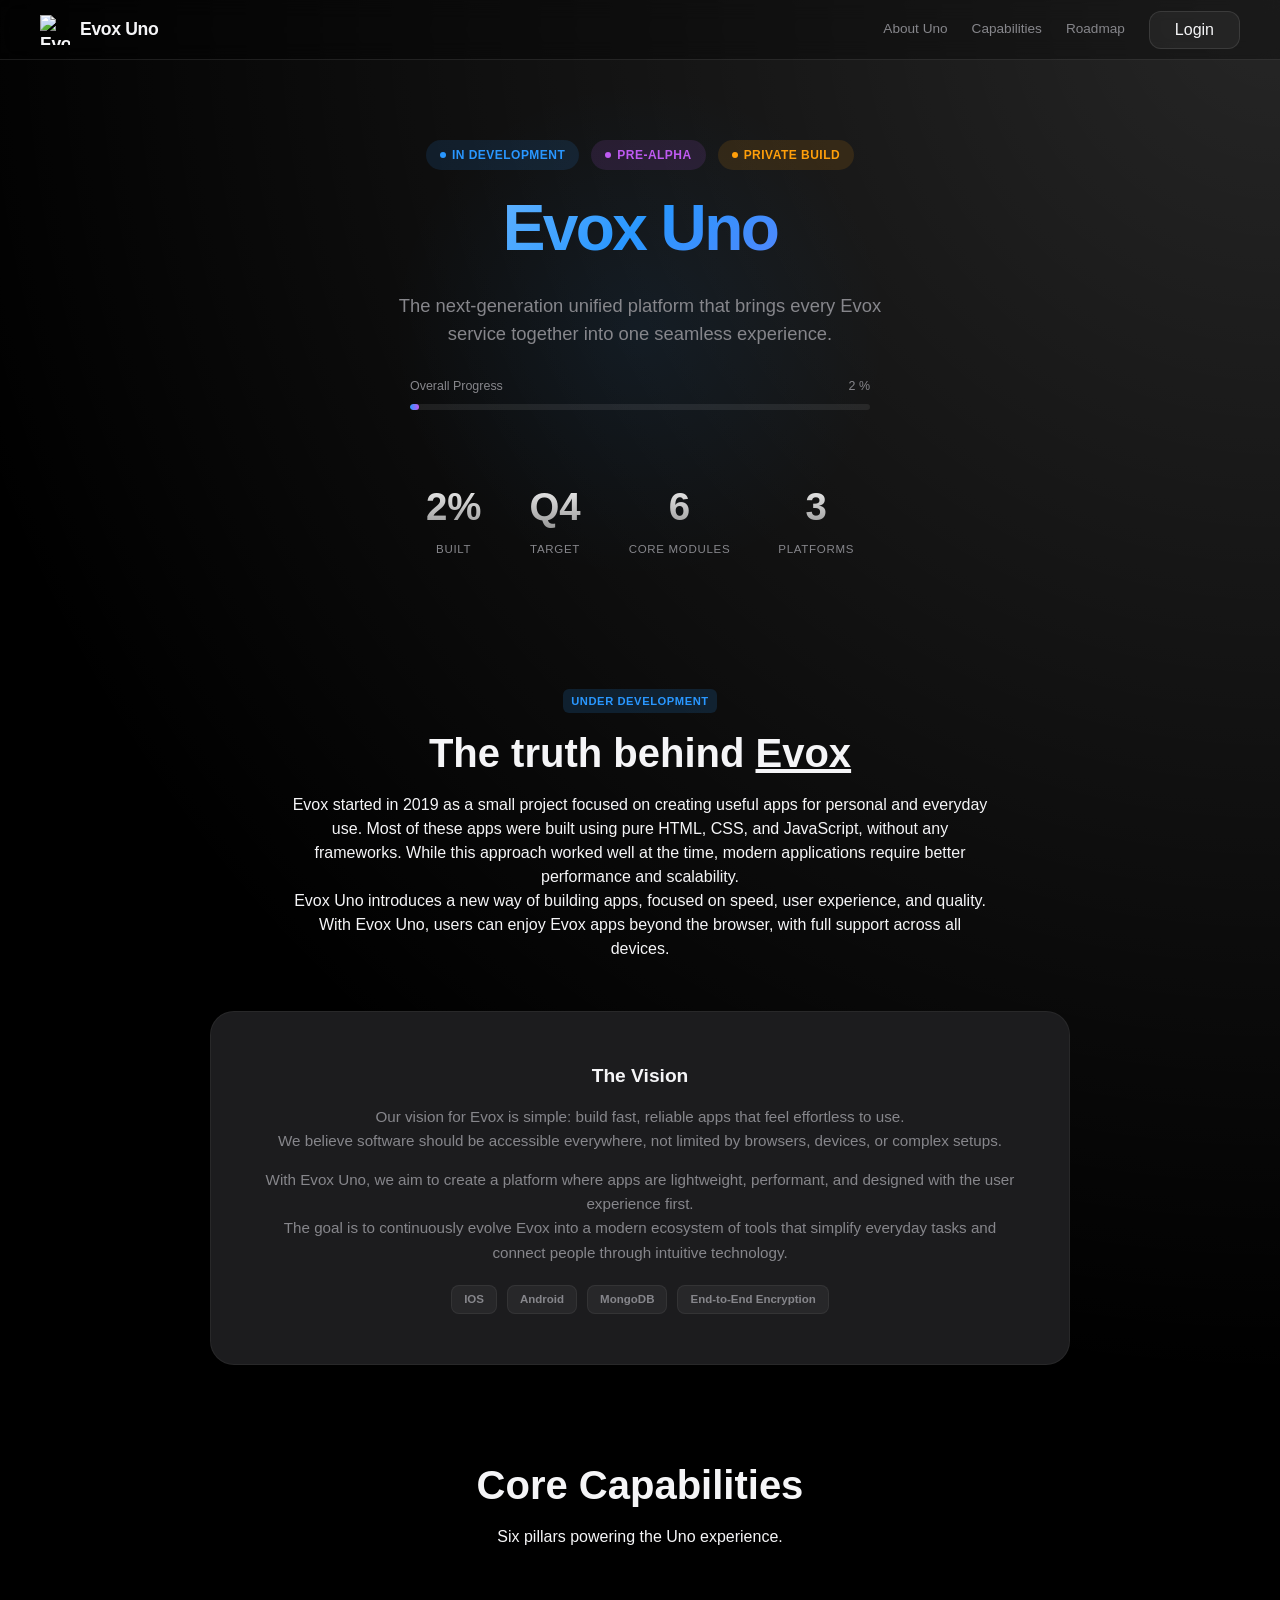
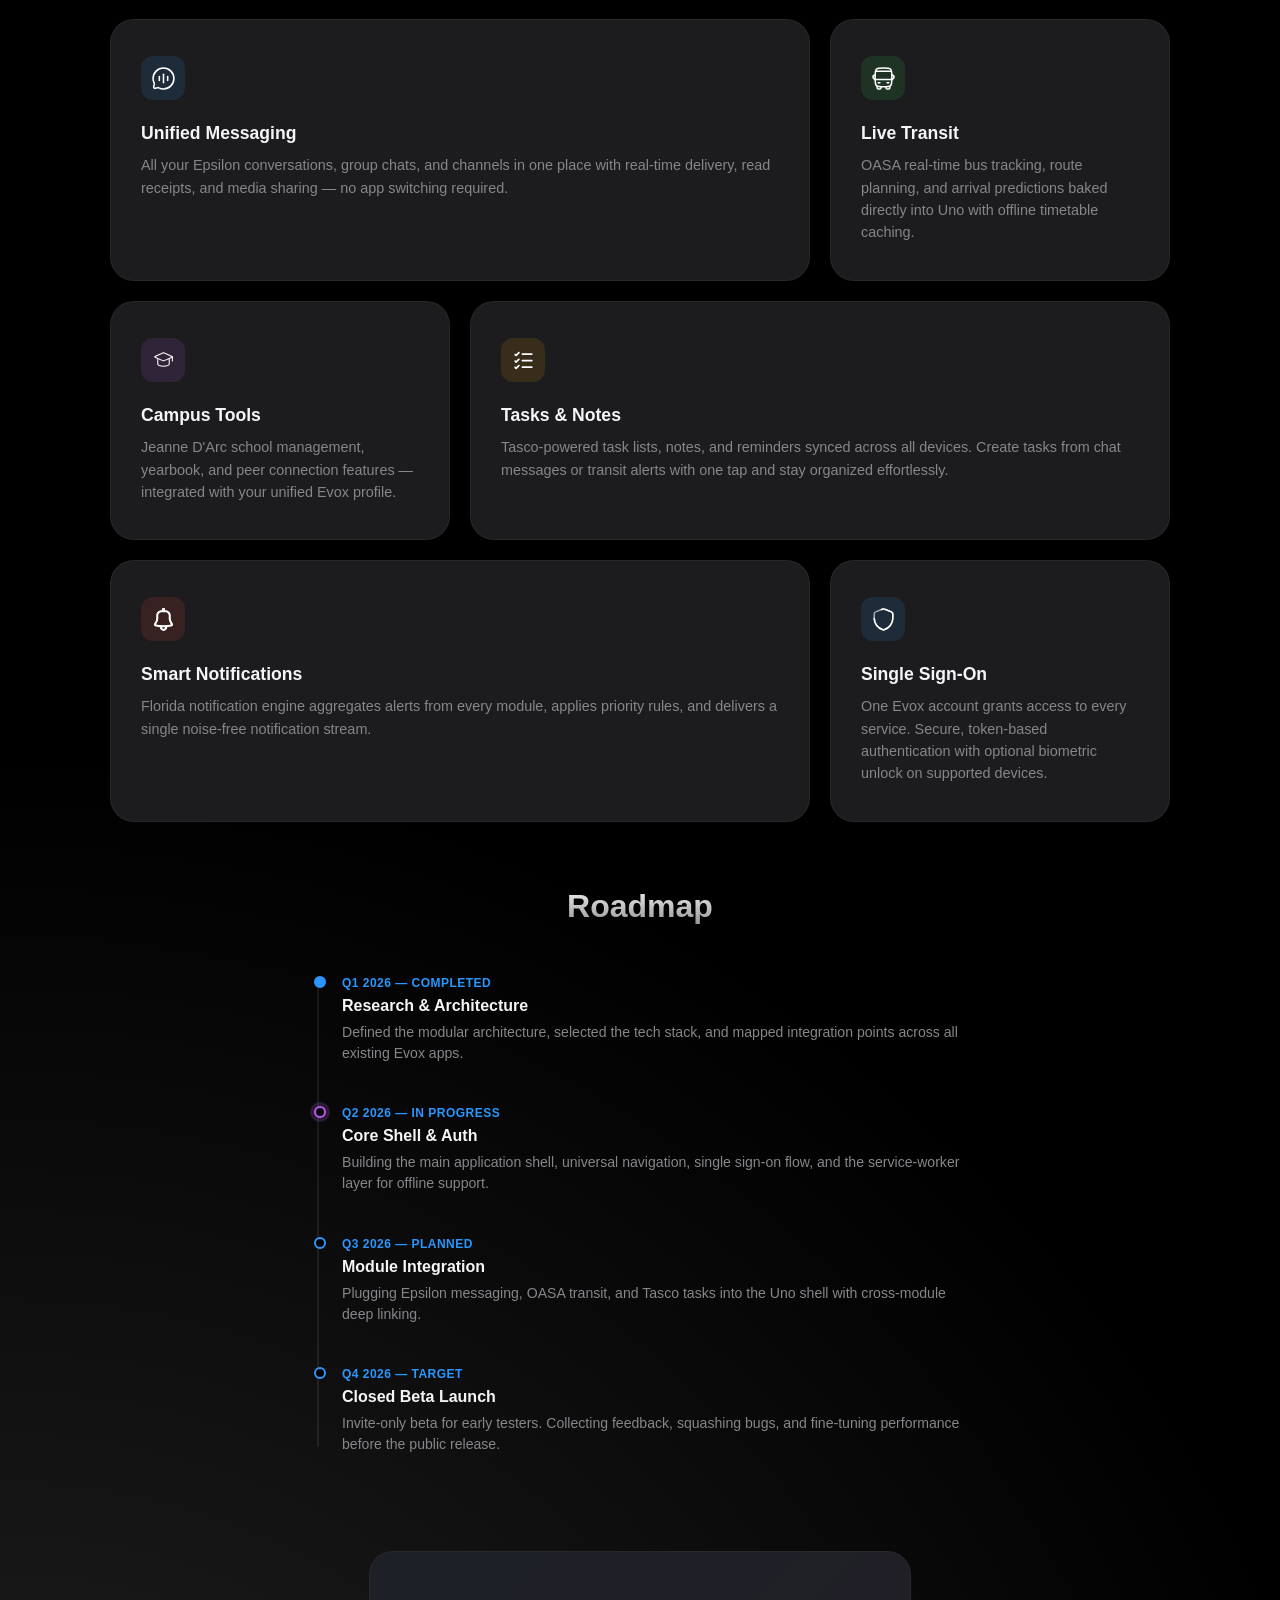
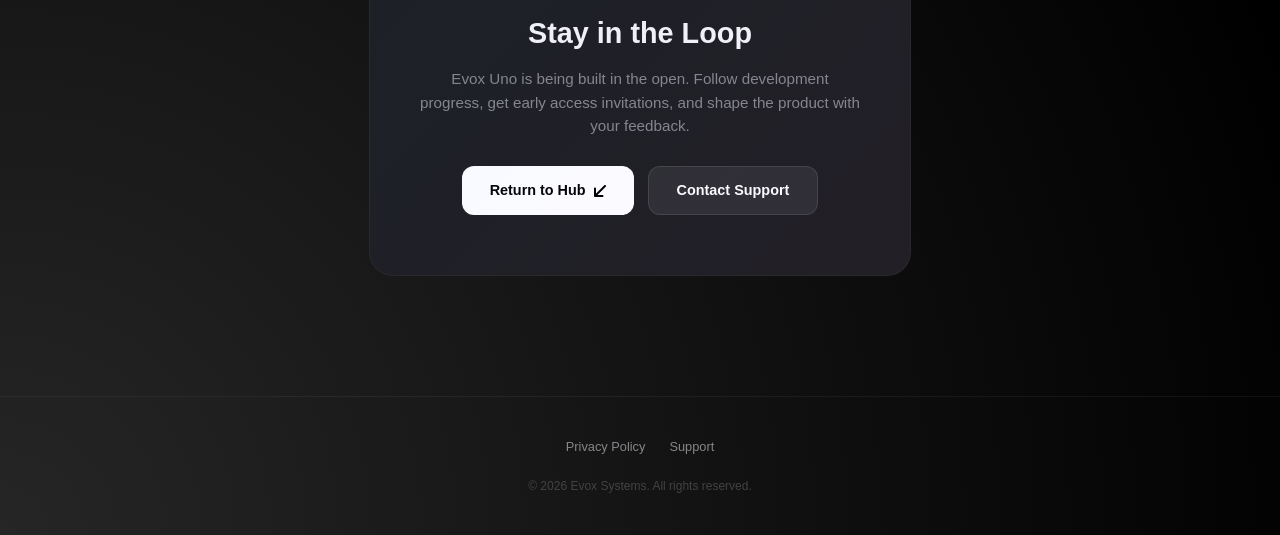
==== index.html @ b81dc064 "Account settings + Florida" ====
<!DOCTYPE html>
<html lang="en">

<head>
  <meta charset="UTF-8">
  <meta name="viewport" content="width=device-width, initial-scale=1, user-scalable=no">
  <title>Evox Uno - Coming Soon</title>

  <link rel="stylesheet" href="./evox-index/style.css">

  <meta name="apple-mobile-web-app-status-bar-style" content="black" />
  <link rel="icon" type="image/png" href="./epsilon-transparent.png">
  <link rel="apple-touch-icon" sizes="180x180" href="./evox-logo-apple-simple.png">
  <link rel="manifest" href="./index.json">
  <meta property="og:title" content="Evox Uno - Coming Soon" />
  <meta property="og:type" content="website" />
  <meta property="og:url" content="https://evoxs.xyz/evox-uno/" />
  <meta property="og:description"
    content="Evox Uno is currently under development. Stay tuned for the next evolution in the Evox ecosystem.">
  <meta name="apple-mobile-web-app-capable" content="yes">

  <style>

  </style>
</head>

<body>

  <nav>
    <div class="nav-logo">
      <img src="/uno-transparent-square-white.png" alt="Evox Logo">Evox Uno
    </div>
    <div class="nav-links">
      <a href="#about" data-i18n="nav_hub">About Uno</a>
      <a href="#capabilities" data-i18n="nav_about">Capabilities</a>
      <a href="#roadmap" data-i18n="nav_contact">Roadmap</a>

      <div id="login" onclick="window.location.href = './login/'" class="custom-select">
        <div class="button-login">
          <span>Login</span>

        </div>

      </div>
      <div style="display: none;" class="loggedIn" id="userMenu">
        <button type="button" class="user-dropdown-toggle" aria-haspopup="true" aria-expanded="false"
          aria-controls="userDropdownMenu">
          <img id="pfp" class="profile-avatar" src="uno-transparent-square-white.png" alt="Profile picture">
          <span id="username" class="username">Username</span>
        </button>
        <div class="dropdown" id="userDropdownMenu" role="menu">
          <a href="#" role="menuitem">Profile</a>
          <a href="#" id="openSettings" role="menuitem">Settings</a>
          <a onclick="logout()" href="#" role="menuitem">Logout</a>
        </div>
      </div>
    </div>
  </nav>

  <!-- ─── HERO ─── -->
  <section class="uno-hero">
    <div class="hero-glow"></div>

    <div class="status-pills">
      <span class="pill blue"><span class="pill-dot"></span> In Development</span>
      <span class="pill purple"><span class="pill-dot"></span> Pre-Alpha</span>
      <span class="pill orange"><span class="pill-dot"></span> Private Build</span>
    </div>

    <h1>Evox Uno</h1>
    <p class="subtitle">The next-generation unified platform that brings every Evox service together into one seamless
      experience.</p>

    <div class="progress-wrapper">
      <div class="progress-header">
        <span>Overall Progress</span>
        <span>2 %</span>
      </div>
      <div class="progress-track">
        <div class="progress-fill"></div>
      </div>
    </div>
  </section>

  <!-- ─── STATS RIBBON ─── -->
  <section class="stats-ribbon">
    <div class="ribbon-stat">
      <span class="num">2%</span>
      <span class="label">Built</span>
    </div>
    <div class="ribbon-stat">
      <span class="num">Q4</span>
      <span class="label">Target</span>
    </div>
    <div class="ribbon-stat">
      <span class="num">6</span>
      <span class="label">Core Modules</span>
    </div>
    <div class="ribbon-stat">
      <span class="num">3</span>
      <span class="label">Platforms</span>
    </div>
  </section>

  <!-- ─── ABOUT CARD ─── -->
  <section id="about" class="about-section">
    <div class="about-header">
      <span class="badge ongoing">Under Development</span>
      <h2>The truth behind <vox style="text-decoration:underline solid;">Evox</vox>
      </h2>
      <p class="description">
        Evox started in 2019 as a small project focused on creating useful apps for personal and everyday use.
        Most of these apps were built using pure HTML, CSS, and JavaScript, without any frameworks.
        While this approach worked well at the time, modern applications require better performance and scalability.<br>
        Evox Uno introduces a new way of building apps, focused on speed, user experience, and quality.<br>
        With Evox Uno, users can enjoy Evox apps beyond the browser, with full support across all devices.</p>
    </div>

    <div class="about-grid" style="display: flex; justify-content: center;">
      <div class="about-card wide"
        style="max-width: 860px; flex-direction: column; text-align: center; gap: 28px; padding: 50px;">
        <div class="about-content">
          <h3>The Vision</h3>
          <p style="margin-top: 14px;">
            Our vision for Evox is simple: build fast, reliable apps that feel effortless to use.<br>
            We believe software should be accessible everywhere, not limited by browsers, devices, or complex
            setups.<br>

          </p>
          <p style="margin-top: 14px;">
            With Evox Uno, we aim to create a platform where apps are lightweight, performant, and designed with the
            user experience first.<br>
            The goal is to continuously evolve Evox into a modern ecosystem of tools that simplify everyday tasks and
            connect people through intuitive technology.
          </p>

          <div class="tech-row">
            <span class="tech-badge">IOS</span>
            <span class="tech-badge">Android</span>
            <span class="tech-badge">MongoDB</span>
            <span class="tech-badge">End-to-End Encryption</span>
          </div>
        </div>
      </div>
    </div>
  </section>

  <!-- ─── FEATURE GRID ─── -->
  <section id="capabilities" class="about-section" style="margin-top: 0; margin-bottom: 20px;">
    <div class="about-header">
      <h2>Core Capabilities</h2>
      <p>Six pillars powering the Uno experience.</p>
    </div>
  </section>

  <div class="feature-grid">
    <div class="feature-card span-2">
      <div class="feature-icon blue">
        <svg xmlns="http://www.w3.org/2000/svg" width="25px" height="25px" viewBox="0 0 24 24" fill="none">
          <path
            d="M12 22C17.5228 22 22 17.5228 22 12C22 6.47715 17.5228 2 12 2C6.47715 2 2 6.47715 2 12C2 13.5997 2.37562 15.1116 3.04346 16.4525C3.22094 16.8088 3.28001 17.2161 3.17712 17.6006L2.58151 19.8267C2.32295 20.793 3.20701 21.677 4.17335 21.4185L6.39939 20.8229C6.78393 20.72 7.19121 20.7791 7.54753 20.9565C8.88837 21.6244 10.4003 22 12 22Z"
            stroke="#fff" stroke-width="1.5" />
          <path d="M12 16V8" stroke="#fff" stroke-width="1.5" stroke-linecap="round" />
          <path d="M8 14V10" stroke="#fff" stroke-width="1.5" stroke-linecap="round" />
          <path d="M16 14V10" stroke="#fff" stroke-width="1.5" stroke-linecap="round" />
        </svg>
      </div>
      <h3>Unified Messaging</h3>
      <p>All your Epsilon conversations, group chats, and channels in one place with real-time delivery, read receipts,
        and media sharing — no app switching required.</p>
    </div>

    <div class="feature-card">
      <div class="feature-icon green"><svg xmlns="http://www.w3.org/2000/svg" width="25px" height="25px"
          viewBox="0 0 24 24" fill="none">
          <path
            d="M4 10C4 6.22876 4 4.34315 5.17157 3.17157C6.34315 2 8.22876 2 12 2C15.7712 2 17.6569 2 18.8284 3.17157C20 4.34315 20 6.22876 20 10V12C20 15.7712 20 17.6569 18.8284 18.8284C17.6569 20 15.7712 20 12 20C8.22876 20 6.34315 20 5.17157 18.8284C4 17.6569 4 15.7712 4 12V10Z"
            stroke="#FFF" stroke-width="1.5" />
          <path d="M4 13H20" stroke="#FFF" stroke-width="1.5" stroke-linecap="round" stroke-linejoin="round" />
          <path d="M15.5 16H17" stroke="#FFF" stroke-width="1.5" stroke-linecap="round" stroke-linejoin="round" />
          <path d="M7 16H8.5" stroke="#FFF" stroke-width="1.5" stroke-linecap="round" stroke-linejoin="round" />
          <path d="M6 19.5V21C6 21.5523 6.44772 22 7 22H8.5C9.05228 22 9.5 21.5523 9.5 21V20" stroke="#FFF"
            stroke-width="1.5" stroke-linecap="round" stroke-linejoin="round" />
          <path d="M18 19.5V21C18 21.5523 17.5523 22 17 22H15.5C14.9477 22 14.5 21.5523 14.5 21V20" stroke="#FFF"
            stroke-width="1.5" stroke-linecap="round" stroke-linejoin="round" />
          <path d="M20 9H21C21.5523 9 22 9.44772 22 10V11C22 11.3148 21.8518 11.6111 21.6 11.8L20 13" stroke="#FFF"
            stroke-width="1.5" stroke-linecap="round" stroke-linejoin="round" />
          <path d="M4 9H3C2.44772 9 2 9.44772 2 10V11C2 11.3148 2.14819 11.6111 2.4 11.8L4 13" stroke="#FFF"
            stroke-width="1.5" stroke-linecap="round" stroke-linejoin="round" />
          <path d="M19.5 5H4.5" stroke="#FFF" stroke-width="1.5" stroke-linecap="round" />
        </svg></div>
      <h3>Live Transit</h3>
      <p>OASA real-time bus tracking, route planning, and arrival predictions baked directly into Uno with offline
        timetable caching.</p>
    </div>

    <div class="feature-card">
      <div class="feature-icon purple"><svg xmlns="http://www.w3.org/2000/svg" width="25px" height="25px"
          viewBox="0 0 24 24" fill="none">
          <path
            d="M3.84299 8.12534L11.1877 4.86101C11.7049 4.63118 12.2951 4.63118 12.8123 4.86101L20.157 8.12534C20.4817 8.26962 20.4817 8.73038 20.157 8.87466L12.8123 12.139C12.2951 12.3688 11.7049 12.3688 11.1877 12.139L3.84299 8.87466C3.51835 8.73038 3.51835 8.26962 3.84299 8.12534Z"
            stroke="#FFF" stroke-linecap="round" stroke-linejoin="round" />
          <path d="M20.5 8.5V12.5" stroke="#FFF" stroke-linecap="round" stroke-linejoin="round" />
          <path d="M6.5 10.5V15.5C6.5 15.5 7 17.5 12 17.5C17 17.5 17.5 15.5 17.5 15.5V10.5" stroke="#FFF"
            stroke-linecap="round" stroke-linejoin="round" />
        </svg></div>
      <h3>Campus Tools</h3>
      <p>Jeanne D'Arc school management, yearbook, and peer connection features — integrated with your unified Evox
        profile.</p>
    </div>

    <div class="feature-card span-2">
      <div class="feature-icon orange"><svg xmlns="http://www.w3.org/2000/svg" width="25px" height="25px"
          viewBox="0 0 24 24" fill="none">
          <path
            d="M19.9994 19.2611H10.9294C10.4794 19.2611 10.1094 18.8911 10.1094 18.4411C10.1094 17.9911 10.4794 17.6211 10.9294 17.6211H19.9994C20.4494 17.6211 20.8194 17.9911 20.8194 18.4411C20.8194 18.9011 20.4494 19.2611 19.9994 19.2611Z"
            fill="#FFF" />
          <path
            d="M19.9994 12.9681H10.9294C10.4794 12.9681 10.1094 12.5981 10.1094 12.1481C10.1094 11.6981 10.4794 11.3281 10.9294 11.3281H19.9994C20.4494 11.3281 20.8194 11.6981 20.8194 12.1481C20.8194 12.5981 20.4494 12.9681 19.9994 12.9681Z"
            fill="#FFF" />
          <path
            d="M19.9994 6.67125H10.9294C10.4794 6.67125 10.1094 6.30125 10.1094 5.85125C10.1094 5.40125 10.4794 5.03125 10.9294 5.03125H19.9994C20.4494 5.03125 20.8194 5.40125 20.8194 5.85125C20.8194 6.30125 20.4494 6.67125 19.9994 6.67125Z"
            fill="#FFF" />
          <path
            d="M4.90969 8.03187C4.68969 8.03187 4.47969 7.94187 4.32969 7.79187L3.41969 6.88188C3.09969 6.56188 3.09969 6.04187 3.41969 5.72187C3.73969 5.40187 4.25969 5.40187 4.57969 5.72187L4.90969 6.05188L7.04969 3.91187C7.36969 3.59188 7.88969 3.59188 8.20969 3.91187C8.52969 4.23188 8.52969 4.75188 8.20969 5.07188L5.48969 7.79187C5.32969 7.94187 5.12969 8.03187 4.90969 8.03187Z"
            fill="#FFF" />
          <path
            d="M4.90969 14.3287C4.69969 14.3287 4.48969 14.2487 4.32969 14.0887L3.41969 13.1788C3.09969 12.8588 3.09969 12.3388 3.41969 12.0188C3.73969 11.6988 4.25969 11.6988 4.57969 12.0188L4.90969 12.3488L7.04969 10.2087C7.36969 9.88875 7.88969 9.88875 8.20969 10.2087C8.52969 10.5288 8.52969 11.0487 8.20969 11.3687L5.48969 14.0887C5.32969 14.2487 5.11969 14.3287 4.90969 14.3287Z"
            fill="#FFF" />
          <path
            d="M4.90969 20.3288C4.69969 20.3288 4.48969 20.2488 4.32969 20.0888L3.41969 19.1788C3.09969 18.8588 3.09969 18.3388 3.41969 18.0188C3.73969 17.6988 4.25969 17.6988 4.57969 18.0188L4.90969 18.3488L7.04969 16.2087C7.36969 15.8888 7.88969 15.8888 8.20969 16.2087C8.52969 16.5288 8.52969 17.0488 8.20969 17.3688L5.48969 20.0888C5.32969 20.2488 5.11969 20.3288 4.90969 20.3288Z"
            fill="#FFF" />
        </svg></div>
      <h3>Tasks &amp; Notes</h3>
      <p>Tasco-powered task lists, notes, and reminders synced across all devices. Create tasks from chat messages or
        transit alerts with one tap and stay organized effortlessly.</p>
    </div>

    <div class="feature-card span-2">
      <div class="feature-icon red"><svg xmlns="http://www.w3.org/2000/svg" width="25px" height="25px"
          viewBox="0 0 24 24" fill="none">
          <path fill-rule="evenodd" clip-rule="evenodd"
            d="M11.5 1C10.9477 1 10.5 1.44772 10.5 2V3H9.99998C7.23864 3 4.99999 5.23825 4.99999 7.99975V11C4.99999 11.7377 4.76718 12.5722 4.39739 13.4148C4.03165 14.2482 3.55876 15.0294 3.14142 15.6439C2.38188 16.7624 2.85216 18.5301 4.40564 18.8103C5.42144 18.9935 6.85701 19.2115 8.54656 19.3527C8.54454 19.4015 8.54352 19.4506 8.54352 19.5C8.54352 21.433 10.1105 23 12.0435 23C13.9765 23 15.5435 21.433 15.5435 19.5C15.5435 19.4482 15.5424 19.3966 15.5402 19.3453C17.1921 19.204 18.596 18.9903 19.5943 18.8103C21.1478 18.5301 21.6181 16.7624 20.8586 15.6439C20.4412 15.0294 19.9683 14.2482 19.6026 13.4148C19.2328 12.5722 19 11.7377 19 11V7.99975C19 5.23825 16.7613 3 14 3H13.5V2C13.5 1.44772 13.0523 1 12.5 1H11.5ZM12 19.5C12.5113 19.5 13.0122 19.4898 13.4997 19.4715C13.5076 20.2758 12.8541 20.9565 12.0435 20.9565C11.2347 20.9565 10.5803 20.2778 10.5872 19.4747C11.0473 19.491 11.5191 19.5 12 19.5ZM9.99998 5C8.34305 5 6.99999 6.34298 6.99999 7.99975V11C6.99999 12.1234 6.65547 13.2463 6.22878 14.2186C5.79804 15.2 5.25528 16.0911 4.79599 16.7675C4.78578 16.7825 4.78102 16.7969 4.77941 16.8113C4.77797 16.8242 4.77919 16.8362 4.78167 16.8458C6.3644 17.1303 9.00044 17.5 12 17.5C14.9995 17.5 17.6356 17.1303 19.2183 16.8458C19.2208 16.8362 19.222 16.8242 19.2206 16.8113C19.2189 16.7969 19.2142 16.7825 19.204 16.7675C18.7447 16.0911 18.2019 15.2 17.7712 14.2186C17.3445 13.2463 17 12.1234 17 11V7.99975C17 6.34298 15.6569 5 14 5H9.99998Z"
            fill="#FFF" />
        </svg></div>
      <h3>Smart Notifications</h3>
      <p>Florida notification engine aggregates alerts from every module, applies priority rules, and delivers a single
        noise-free notification stream.</p>
    </div>

    <div class="feature-card">
      <div class="feature-icon blue"><svg xmlns="http://www.w3.org/2000/svg" width="25px" height="25px"
          viewBox="0 0 24 24" fill="none">
          <path opacity="0.6"
            d="M20.9099 11.1198C20.9099 16.0098 17.3599 20.5898 12.5099 21.9298C12.1799 22.0198 11.8198 22.0198 11.4898 21.9298C6.63984 20.5898 3.08984 16.0098 3.08984 11.1198V6.72979C3.08984 5.90979 3.70986 4.97979 4.47986 4.66979L10.0498 2.38982C11.2998 1.87982 12.7098 1.87982 13.9598 2.38982L19.5298 4.66979C20.2898 4.97979 20.9199 5.90979 20.9199 6.72979L20.9099 11.1198Z"
            stroke="#FFF" stroke-width="1.5" stroke-linecap="round" stroke-linejoin="round" />
          <path
            d="M10.0399 2.38982C11.2899 1.87982 12.6999 1.87982 13.9499 2.38982L19.5198 4.66979C20.2798 4.97979 20.9099 5.90979 20.9099 6.72979V11.1198C20.9099 16.0098 17.3599 20.5898 12.5099 21.9298C12.1799 22.0198 11.8198 22.0198 11.4898 21.9298C6.63984 20.5898 3.08984 16.0098 3.08984 11.1198"
            stroke="#FFF" stroke-width="1.5" stroke-linecap="round" stroke-linejoin="round" />
        </svg></div>
      <h3>Single Sign-On</h3>
      <p>One Evox account grants access to every service. Secure, token-based authentication with optional biometric
        unlock on supported devices.</p>
    </div>
  </div>

  <!-- ─── ROADMAP TIMELINE ─── -->
  <section id="roadmap" class="timeline-section">
    <h2>Roadmap</h2>

    <div class="timeline">
      <div class="tl-item">
        <div class="tl-dot done"></div>
        <span class="tl-date">Q1 2026 — Completed</span>
        <h4>Research &amp; Architecture</h4>
        <p>Defined the modular architecture, selected the tech stack, and mapped integration points across all existing
          Evox apps.</p>
      </div>

      <div class="tl-item">
        <div class="tl-dot active"></div>
        <span class="tl-date">Q2 2026 — In Progress</span>
        <h4>Core Shell &amp; Auth</h4>
        <p>Building the main application shell, universal navigation, single sign-on flow, and the service-worker layer
          for offline support.</p>
      </div>

      <div class="tl-item">
        <div class="tl-dot"></div>
        <span class="tl-date">Q3 2026 — Planned</span>
        <h4>Module Integration</h4>
        <p>Plugging Epsilon messaging, OASA transit, and Tasco tasks into the Uno shell with cross-module deep linking.
        </p>
      </div>

      <div class="tl-item">
        <div class="tl-dot"></div>
        <span class="tl-date">Q4 2026 — Target</span>
        <h4>Closed Beta Launch</h4>
        <p>Invite-only beta for early testers. Collecting feedback, squashing bugs, and fine-tuning performance before
          the public release.</p>
      </div>
    </div>
  </section>

  <!-- ─── CTA ─── -->
  <section class="notify-section">
    <div class="notify-card">
      <h2>Stay in the Loop</h2>
      <p>Evox Uno is being built in the open. Follow development progress, get early access invitations, and shape the
        product with your feedback.</p>
      <div class="notify-actions">
        <a href="https://evoxs.xyz" class="btn-notify primary">
          <span>Return to Hub</span>
          <svg width="12" height="12" viewBox="0 0 12 12" fill="none" style="transform: rotate(180deg);">
            <path d="M1 11L11 1M11 1H3.5M11 1V8.5" stroke="black" stroke-width="2" stroke-linecap="round"
              stroke-linejoin="round" />
          </svg>
        </a>
        <a href="https://evoxs.xyz/support" class="btn-notify secondary">Contact Support</a>
      </div>
    </div>
  </section>

  <footer>
    <div class="footer-links">
      <a href="https://evoxs.xyz/privacy">Privacy Policy</a>
      <a href="https://evoxs.xyz/support">Support</a>
    </div>
    <div class="copyright">© 2026 Evox Systems. All rights reserved.</div>
  </footer>


  <!-- ─── ACCOUNT SETTINGS ─── -->
  <div class="st-overlay" id="settingsModal" hidden>
    <div class="st-modal" role="dialog" aria-modal="true" aria-labelledby="stTitle" tabindex="-1">
      <button type="button" class="st-close" id="stClose" aria-label="Close settings">&times;</button>
      <aside class="st-side">
        <h2 id="stTitle">Settings</h2>
        <div class="st-tabs" role="tablist" aria-orientation="vertical">
          <button type="button" class="st-tab active" role="tab" id="stTab-profile" aria-controls="stPanel-profile" aria-selected="true" data-tab="profile">Profile</button>
          <button type="button" class="st-tab" role="tab" id="stTab-security" aria-controls="stPanel-security" aria-selected="false" data-tab="security">Security</button>
          <button type="button" class="st-tab" role="tab" id="stTab-notifications" aria-controls="stPanel-notifications" aria-selected="false" data-tab="notifications">Notifications</button>
          <button type="button" class="st-tab danger" role="tab" id="stTab-danger" aria-controls="stPanel-danger" aria-selected="false" data-tab="danger">Danger zone</button>
        </div>
      </aside>

      <div class="st-main">
        <div class="st-banner" id="stBanner" hidden></div>

        <!-- Profile -->
        <section class="st-panel" id="stPanel-profile" role="tabpanel" aria-labelledby="stTab-profile" data-panel="profile">
          <h3>Profile</h3>
          <p class="st-lead">How you appear across Evox Uno.</p>
          <div class="st-avatar-row">
            <img id="stAvatar" class="st-avatar" src="uno-transparent-square-white.png" alt="Profile picture">
            <div class="st-avatar-actions">
              <div class="st-btn-row">
                <button type="button" class="st-btn" id="stPfpPick">Upload photo</button>
                <button type="button" class="st-btn ghost" id="stPfpRemove" hidden>Remove</button>
              </div>
              <span class="st-hint">PNG, JPEG, WebP or GIF, up to 2&nbsp;MB.</span>
              <input type="file" id="stPfpInput" accept="image/png,image/jpeg,image/webp,image/gif" hidden>
            </div>
          </div>
          <div class="st-msg" id="stMsg-pfp" role="status" aria-live="polite"></div>

          <form id="stProfileForm" novalidate>
            <label class="st-field">
              <span>Display name</span>
              <input type="text" id="stName" maxlength="50" autocomplete="name">
            </label>
            <label class="st-field">
              <span>Username</span>
              <input type="text" id="stUsername" maxlength="24" autocomplete="username" autocapitalize="none" spellcheck="false">
              <small>3&ndash;24 characters: letters, numbers, dots or underscores.</small>
            </label>
            <label class="st-field">
              <span>Email</span>
              <input type="email" id="stEmail" readonly>
              <small>Your email can&rsquo;t be changed here.</small>
            </label>
            <p class="st-note" id="stNetworkNote" hidden>This is an Evox network account. Changes here apply to Uno only &mdash; your Evox network profile isn&rsquo;t changed.</p>
            <div class="st-actions">
              <button type="submit" class="st-btn primary" id="stProfileSave">Save changes</button>
              <div class="st-msg" id="stMsg-profile" role="status" aria-live="polite"></div>
            </div>
          </form>
        </section>

        <!-- Security -->
        <section class="st-panel" id="stPanel-security" role="tabpanel" aria-labelledby="stTab-security" data-panel="security" hidden>
          <h3>Security</h3>
          <p class="st-lead" id="stPwLead">Change your password.</p>
          <form id="stPasswordForm" novalidate>
            <input type="text" id="stPwUser" autocomplete="username" hidden tabindex="-1" aria-hidden="true">
            <label class="st-field" id="stCurrentWrap">
              <span>Current password</span>
              <input type="password" id="stCurrentPw" autocomplete="current-password">
            </label>
            <label class="st-field">
              <span>New password</span>
              <input type="password" id="stNewPw" autocomplete="new-password" maxlength="128">
              <small>At least 8 characters.</small>
            </label>
            <label class="st-field">
              <span>Confirm new password</span>
              <input type="password" id="stConfirmPw" autocomplete="new-password" maxlength="128">
            </label>
            <div class="st-actions">
              <button type="submit" class="st-btn primary" id="stPwSave">Update password</button>
              <div class="st-msg" id="stMsg-password" role="status" aria-live="polite"></div>
            </div>
          </form>
        </section>

        <!-- Notifications -->
        <section class="st-panel" id="stPanel-notifications" role="tabpanel" aria-labelledby="stTab-notifications" data-panel="notifications" hidden>
          <h3>Notifications</h3>
          <p class="st-lead">Choose which Tazro push notifications you get.</p>
          <p class="st-note" id="stPushOff" hidden>Push notifications aren&rsquo;t available on the server right now.</p>
          <div class="st-switches" id="stPrefs">
            <label class="st-switch"><span><b>Payments received</b><small>When money arrives in your account.</small></span><input type="checkbox" data-pref="received"><i></i></label>
            <label class="st-switch"><span><b>Incoming scheduled payments</b><small>Recurring income and future payments due to you.</small></span><input type="checkbox" data-pref="scheduledIn"><i></i></label>
            <label class="st-switch"><span><b>Upcoming payments</b><small>A reminder the evening before a payment is due.</small></span><input type="checkbox" data-pref="upcoming"><i></i></label>
            <label class="st-switch"><span><b>Weekly recap</b><small>A summary of your week, on Mondays.</small></span><input type="checkbox" data-pref="weekly"><i></i></label>
            <label class="st-switch"><span><b>Hide amounts</b><small>Keep money amounts out of notification text.</small></span><input type="checkbox" data-pref="hideAmounts"><i></i></label>
          </div>
          <div class="st-msg" id="stMsg-notifications" role="status" aria-live="polite"></div>
          <span class="st-hint">Devices are added from the Tazro app. These switches apply to all of them.</span>
        </section>

        <!-- Danger zone -->
        <section class="st-panel" id="stPanel-danger" role="tabpanel" aria-labelledby="stTab-danger" data-panel="danger" hidden>
          <h3>Danger zone</h3>
          <p class="st-lead">Deleting your account is permanent.</p>
          <div class="st-danger-card">
            <p>This removes your Uno profile, finance data (Tazro), notification settings and uploaded photo. It can&rsquo;t be undone.</p>
            <p class="st-note" id="stDeleteNetworkNote" hidden>Your Evox network account is not deleted. Logging in with it later creates a fresh, empty Uno account.</p>
            <button type="button" class="st-btn danger" id="stDeleteStart">Delete account&hellip;</button>
            <form id="stDeleteForm" novalidate hidden>
              <label class="st-field">
                <span id="stDeleteLabel">Password</span>
                <input type="password" id="stDeleteInput" autocomplete="current-password">
              </label>
              <div class="st-btn-row">
                <button type="submit" class="st-btn danger solid" id="stDeleteConfirm" disabled>Delete forever</button>
                <button type="button" class="st-btn ghost" id="stDeleteCancel">Cancel</button>
              </div>
            </form>
            <div class="st-msg" id="stMsg-danger" role="status" aria-live="polite"></div>
          </div>
        </section>
      </div>
    </div>
  </div>

  <script src="script.js"></script>


</body>

</html>
---- evox-index/style.css ----
:root {
  --bg-body: #000000;
  --bg-card: #1c1c1e;
  --bg-card-hover: #2c2c2e;
  --text-main: #f5f5f7;
  --text-muted: #86868b;
  --accent-blue: #2997ff;
  --accent-purple: #bf5af2;
  --accent-green: #30d158;
  --accent-orange: #ff9f0a;
  --accent-red: #ff453a;
  --radius-l: 24px;
  --radius-m: 12px;
  --font-stack:
    "SF", -apple-system, BlinkMacSystemFont, "Segoe UI", Roboto, Helvetica,
    Arial, sans-serif;
  --nav-height: 60px;
}

/* --- CLEANED FONT-FACE --- */
@font-face {
  font-family: "SF";
  src: url("/jeanneBeta/evox-fonts/source/SFPRODISPLAYREGULAR.OTF") format("opentype");
  font-weight: 400;
  font-style: normal;
}

@font-face {
  font-family: "SF";
  src: url("/jeanneBeta/evox-fonts/source/SFPRODISPLAYMEDIUM.OTF") format("opentype");
  font-weight: 500;
  font-style: normal;
}

@font-face {
  font-family: "SF";
  src: url("/jeanneBeta/evox-fonts/source/SFPRODISPLAYBOLD.OTF") format("opentype");
  font-weight: 700;
  font-style: normal;
}

* {
  margin: 0;
  padding: 0;
  box-sizing: border-box;
}

body {
  background-color: var(--bg-body);
  color: var(--text-main);
  font-family: var(--font-stack);
  -webkit-font-smoothing: antialiased;
  line-height: 1.5;
  overflow-x: hidden;
  min-height: 100vh;
  display: flex;
  flex-direction: column;
  background-image:
    radial-gradient(circle at top right, rgba(255, 255, 255, 0.15), transparent 35%),
    radial-gradient(circle at bottom left, rgba(255, 255, 255, 0.15), transparent 35%);
  position: relative;
}

a {
  text-decoration: none;
  color: inherit;
  transition: opacity 0.2s;
}

a:hover {
  opacity: 0.8;
}

/* --- NAVIGATION --- */
nav {
  position: fixed;
  top: 0;
  left: 0;
  right: 0;
  width: 100%;
  height: var(--nav-height);
  display: flex;
  justify-content: space-between;
  align-items: center;
  padding: 0 40px;
  z-index: 9999;
  background: rgba(0, 0, 0, 0.3);
  backdrop-filter: blur(10px);
  -webkit-backdrop-filter: blur(10px);
  border-bottom: 1px solid rgba(255, 255, 255, 0.1);
}

.nav-logo {
  font-weight: 600;
  font-size: 1.1rem;
  letter-spacing: -0.02em;
  display: flex;
  flex-direction: row;
  gap: 10px;
  align-items: center;
}

.nav-logo img {
  width: 30px;
  height: 30px;
  object-fit: contain;
}

.nav-links {
  display: flex;
  gap: 24px;
  align-items: center;
  white-space: nowrap;
}

.nav-links a {
  font-size: 0.85rem;
  color: var(--text-muted);
  font-weight: 500;
}

.nav-links a:hover {
  color: var(--text-main);
}

/* --- HERO SECTION --- */
.hero {
  margin-top: calc(var(--nav-height) + 60px);
  text-align: center;
  padding: 0 20px 40px;
  animation: fadeIn 1s ease-out;
}

.hero h1 {
  font-size: 3rem;
  font-weight: 700;
  letter-spacing: -0.03em;
  background: linear-gradient(180deg, #fff, #888);
  -webkit-background-clip: text;
  -webkit-text-fill-color: transparent;
  margin-bottom: 12px;
}

.hero p {
  color: var(--text-muted);
  font-size: 1.1rem;
  max-width: 500px;
  margin: 0 auto;
}

/* --- SEGMENTED CONTROL (Apple Style) --- */
.header-actions {
  display: flex;
  justify-content: center;
  margin-top: 30px;
}

.segmented-control {
  background: rgba(255, 255, 255, 0.08);
  padding: 4px;
  border-radius: 14px;
  display: flex;
  gap: 2px;
  overflow-x: auto;
  white-space: nowrap;
}

.segmented-control::-webkit-scrollbar {
  display: none;
}

.tab-btn {
  background: transparent;
  border: none;
  color: var(--text-muted);
  padding: 8px 20px;
  font-size: 0.85rem;
  font-weight: 500;
  border-radius: 10px;
  cursor: pointer;
  transition: all 0.2s cubic-bezier(0.4, 0, 0.2, 1);
}

.tab-btn:hover {
  color: var(--text-main);
}

.tab-btn.active {
  background: rgba(255, 255, 255, 0.15);
  color: #fff;
  box-shadow: 0 2px 8px rgba(0, 0, 0, 0.2);
}

/* --- BENTO GRID & CARDS --- */
.grid-container {
  max-width: 1200px;
  margin: 0 auto;
  display: grid;
  grid-template-columns: repeat(auto-fill, minmax(320px, 1fr));
  gap: 24px;
  padding: 40px 20px;
  flex-grow: 1;
}

#projectGrid {
  transition:
    opacity 0.2s ease-out,
    transform 0.2s ease-out;
  will-change: opacity, transform;
}

#projectGrid.switching {
  opacity: 0;
  transform: translateY(8px);
  pointer-events: none;
}

.card {
  background: var(--bg-card);
  border-radius: var(--radius-l);
  padding: 32px;
  display: flex;
  flex-direction: column;
  height: 100%;
  min-height: 521px;
  transition:
    transform 0.4s cubic-bezier(0.25, 1, 0.5, 1),
    background-color 0.3s,
    border-color 0.3s;
  position: relative;
  overflow: hidden;
  border: 1px solid rgba(255, 255, 255, 0.05);
  animation: cardEntrance 0.4s cubic-bezier(0.4, 0, 0.2, 1) forwards;
}

.card:hover {
  transform: scale(1.02);
  background-color: var(--bg-card-hover);
  box-shadow: 0 20px 40px rgba(0, 0, 0, 0.4);
  border-color: rgba(255, 255, 255, 0.1);
}

/* Staggered Entrance Delays (Optional - if using JS to set inline styles) */
.card:nth-child(1) {
  animation-delay: 0.1s;
}

.card:nth-child(2) {
  animation-delay: 0.2s;
}

.card:nth-child(3) {
  animation-delay: 0.3s;
}

/* Card Content & Visuals */
.card-visual {
  height: 170px;
  display: flex;
  align-items: center;
  justify-content: center;
  margin-bottom: 20px;
}

.app-icon {
  width: 100%;
  height: 100%;
  border-radius: 18px;
  object-fit: cover;
  box-shadow: 0 10px 20px rgba(0, 0, 0, 0.3);
}

.card-content {
  flex-grow: 1;
}

.meta-row {
  display: flex;
  justify-content: space-between;
  align-items: center;
  margin-bottom: 12px;
}

.card h2 {
  font-size: 1.5rem;
  font-weight: 600;
  margin-bottom: 8px;
}

.card p {
  color: var(--text-muted);
  font-size: 0.95rem;
  line-height: 1.4;
}

/* Badges & Labels */
.badge {
  display: inline-block;
  font-size: 0.7rem;
  font-weight: 700;
  text-transform: uppercase;
  letter-spacing: 0.05em;
  padding: 4px 8px;
  border-radius: 6px;
  background: rgba(255, 255, 255, 0.1);
  color: var(--text-muted);
}

.badge.beta {
  color: var(--accent-purple);
  background: rgba(191, 90, 242, 0.15);
}

.badge.stable {
  color: var(--accent-green);
  background: rgba(48, 209, 88, 0.15);
}

.badge.ongoing {
  color: var(--accent-blue);
  background: rgba(41, 151, 255, 0.15);
}

.badge.abandoned {
  color: var(--text-muted);
  background: rgba(142, 142, 147, 0.15);
}

.warning-label,
.warning-tag {
  font-size: 0.65rem;
  color: var(--accent-orange);
  font-weight: 800;
  text-transform: uppercase;
  letter-spacing: 0.05em;
}

.project-year,
.year-label {
  color: var(--text-muted);
  font-size: 0.85rem;
  font-weight: 600;
}

/* Launch Buttons */
.card-footer,
.card-actions {
  display: flex;
  align-items: center;
  justify-content: space-between;
  margin-top: 24px;
}

.btn-launch {
  flex-grow: 1;
  max-width: 140px;
  margin-right: 15px;
  padding: 12px;
  background: #fff;
  color: #000;
  border-radius: var(--radius-m);
  font-weight: 600;
  font-size: 0.9rem;
  text-align: center;
  transition:
    transform 0.2s,
    opacity 0.2s;
  display: flex;
  align-items: center;
  justify-content: center;
  gap: 10px;
}

.btn-launch:hover {
  transform: scale(0.98);
  opacity: 0.9;
}

.btn-launch.secondary {
  background: rgba(255, 255, 255, 0.1);
  color: #fff;
}

.btn-launch.disabled {
  background: #3a3a3c;
  color: #8e8e93;
  cursor: not-allowed;
  pointer-events: none;
}

/* --- SPECIAL STATES --- */
.card.abandoned {
  opacity: 0.8;
  filter: grayscale(0.4);
}

.card.abandoned:hover {
  opacity: 1;
  filter: grayscale(0);
}

.card.abandoned .btn-launch {
  background: rgba(255, 255, 255, 0.1);
  color: #fff;
  border: 1px solid rgba(255, 255, 255, 0.2);
}

/* --- FOOTER --- */
footer {
  padding: 40px 20px;
  text-align: center;
  border-top: 1px solid rgba(255, 255, 255, 0.05);
  margin-top: 40px;
}

.footer-links {
  display: flex;
  justify-content: center;
  gap: 24px;
  margin-bottom: 20px;
}

.footer-links a {
  color: var(--text-muted);
  font-size: 0.8rem;
}

.copyright {
  color: #424245;
  font-size: 0.75rem;
}

/* --- ANIMATIONS --- */
@keyframes fadeIn {
  from {
    opacity: 0;
    transform: translateY(10px);
  }

  to {
    opacity: 1;
    transform: translateY(0);
  }
}

@keyframes cardEntrance {
  from {
    opacity: 0;
    transform: scale(0.98) translateY(10px);
  }

  to {
    opacity: 1;
    transform: scale(1) translateY(0);
  }
}

/* --- MOBILE --- */
@media (max-width: 768px) {
  .hero h1 {
    font-size: 2.2rem;
  }

  .grid-container {
    grid-template-columns: 1fr;
    padding: 20px;
  }

  nav {
    padding: 0 20px;
  }

  .btn-launch {
    max-width: none;
  }
}

/* --- SMOOTH SCROLLING --- */
html {
  scroll-behavior: smooth;
}

/* --- ABOUT SECTION --- */
.about-section {
  max-width: 1200px;
  margin: 80px auto;
  padding: 0 20px;
  animation: fadeIn 1.2s ease-out;
}

.about-header {
  text-align: center;
  margin-bottom: 50px;
}

.about-header h2 {
  font-size: 2.5rem;
  font-weight: 700;
  margin: 10px 0;
}

.about-grid {
  display: grid;
  grid-template-columns: repeat(3, 1fr);
  grid-template-rows: repeat(2, auto);
  gap: 20px;
}

.about-card {
  background: var(--bg-card);
  border-radius: var(--radius-l);
  padding: 30px;
  border: 1px solid rgba(255, 255, 255, 0.05);
  transition: transform 0.3s ease;
}

.about-card:hover {
  transform: translateY(-5px);
  border-color: rgba(255, 255, 255, 0.1);
}

.about-card h3 {
  margin-bottom: 12px;
  font-size: 1.2rem;
  color: var(--text-main);
}

.about-card p {
  color: var(--text-muted);
  font-size: 0.95rem;
  line-height: 1.6;
}

/* Specific Bento Layouts */
.about-card.tall {
  grid-row: span 2;
  display: flex;
  flex-direction: column;
}

.about-card.wide {
  grid-column: span 2;
  display: flex;
  justify-content: space-between;
  align-items: center;
}

.about-visual img {
  width: 100%;
  height: 100%;
  object-fit: cover;
  border-radius: 12px;
}

.about-visual.vision-gradient {
  flex-grow: 1;
  margin-top: 20px;
  border-radius: 12px;
  /* background: linear-gradient(135deg, #2997ff 0%, #bf5af2 100%); */
  opacity: 1;
}

.stats-row {
  display: flex;
  gap: 30px;
  margin-left: 40px;
}

.stat-item {
  text-align: center;
}

.stat-num {
  display: block;
  font-size: 1.8rem;
  font-weight: 700;
  color: #fff;
}

.stat-label {
  font-size: 0.7rem;
  color: var(--text-muted);
  text-transform: uppercase;
}

.description {
  padding: 0 20% 0 20%;
}

/* Mobile About Section */
@media (max-width: 768px) {
  .description {
    padding: 0;
  }

  .about-grid {
    grid-template-columns: 1fr;
  }

  .about-card.wide {
    flex-direction: column;
    gap: 20px;
    align-items: flex-start;
  }

  .about-card.wide,
  .about-card.tall {
    grid-column: auto;
    grid-row: auto;
  }

  .stats-row {
    margin-left: 0;
    width: 100%;
    justify-content: space-between;
  }
}

/* --- CONTACT SECTION --- */
.contact-section {
  max-width: 800px;
  /* Narrower for better readability */
  margin: 100px auto;
  padding: 0 20px;
  animation: fadeIn 1.4s ease-out;
}

.contact-card {
  background: var(--bg-card);
  border-radius: var(--radius-l);
  padding: 80px;
  border: 1px solid rgba(255, 255, 255, 0.05);
}

.contact-header {
  text-align: center;
  margin-bottom: 40px;
}

.contact-header h2 {
  font-size: 2rem;
  font-weight: 700;
  margin: 12px 0;
}

.contact-form {
  display: flex;
  flex-direction: column;
  gap: 24px;
}

.form-row {
  display: grid;
  grid-template-columns: 1fr 1fr;
  gap: 20px;
}

.input-group {
  display: flex;
  flex-direction: column;
  gap: 8px;
}

.input-group label {
  font-size: 0.8rem;
  font-weight: 600;
  color: var(--text-muted);
  margin-left: 4px;
}

.input-group input,
.input-group select,
.input-group textarea {
  background: rgba(255, 255, 255, 0.05);
  border: 1px solid rgba(255, 255, 255, 0.1);
  border-radius: var(--radius-m);
  padding: 14px 16px;
  color: var(--text-main);
  font-family: inherit;
  font-size: 0.95rem;
  transition: all 0.2s ease;
}

.input-group input:focus,
.input-group select:focus,
.input-group textarea:focus {
  outline: none;
  border-color: var(--accent-blue);
  background: rgba(255, 255, 255, 0.08);
  box-shadow: 0 0 0 4px rgba(41, 151, 255, 0.1);
}

/* Custom styling for select dropdown */
select option {
  background: var(--bg-card);
  color: var(--text-main);
}

@media (max-width: 600px) {
  .form-row {
    grid-template-columns: 1fr;
  }

  .contact-card {
    padding: 30px 20px;
  }
}

/* --- CUSTOM DROPDOWN --- */
.custom-select {
  position: relative;
  width: 100%;
  cursor: pointer;
  user-select: none;
}

.select-trigger {
  background: rgba(255, 255, 255, 0.05);
  border: 1px solid rgba(255, 255, 255, 0.1);
  border-radius: var(--radius-m);
  padding: 14px 16px;
  display: flex;
  justify-content: space-between;
  align-items: center;
  transition: all 0.2s ease;
}

.custom-select:hover .select-trigger {
  background: rgba(255, 255, 255, 0.08);
  border-color: rgba(255, 255, 255, 0.2);
}

.custom-select.active .select-trigger {
  border-color: var(--accent-blue);
  box-shadow: 0 0 0 4px rgba(41, 151, 255, 0.1);
}

.button-login {
  background: rgba(255, 255, 255, 0.05);
  border: 1px solid rgba(255, 255, 255, 0.1);
  border-radius: var(--radius-m);
  padding: 6px 25px;
  display: flex;
  justify-content: center;
  align-items: center;
  transition: all 0.2s ease;
}

.button-login:hover {
  background: rgba(255, 255, 255, 0.08);
  border-color: rgba(255, 255, 255, 0.2);
}

.select-options {
  position: absolute;
  top: calc(100% + 8px);
  left: 0;
  right: 0;
  background: rgba(28, 28, 30, 0.95);
  backdrop-filter: blur(20px);
  -webkit-backdrop-filter: blur(20px);
  border: 1px solid rgba(255, 255, 255, 0.1);
  border-radius: var(--radius-m);
  overflow: hidden;
  z-index: 100;
  opacity: 0;
  visibility: hidden;
  transform: translateY(-10px);
  transition: all 0.3s cubic-bezier(0.4, 0, 0.2, 1);
  box-shadow: 0 10px 30px rgba(0, 0, 0, 0.5);
}

.custom-select.active .select-options {
  opacity: 1;
  visibility: visible;
  transform: translateY(0);
}

.option {
  padding: 12px 16px;
  font-size: 0.95rem;
  color: var(--text-muted);
  transition: all 0.2s ease;
}

.option:hover {
  background: var(--accent-blue);
  color: #fff;
}

.option.selected {
  color: var(--text-main);
  background: rgba(255, 255, 255, 0.05);
}

.select-trigger svg {
  transition: transform 0.3s ease;
}

.custom-select.active .select-trigger svg {
  transform: rotate(0deg);
}

[id] {
  /* Sets the scroll position to stop 60px (nav height) + 20px (extra breathing room) above the element */
  scroll-margin-top: calc(var(--nav-height) + 20px);
}

/* Ensure smooth scrolling is enabled on the whole document */
html {
  scroll-behavior: smooth;
}

/* Specific overrides for the navbar version of the custom select */
#langCustomSelect {
  width: 80px;
  /* Smaller for nav */
  margin-left: 15px;
}

#langCustomSelect .select-trigger {
  background: rgba(255, 255, 255, 0.1);
  color: white;
  border: 1px solid rgba(255, 255, 255, 0.2);
  padding: 6px 12px;
  display: flex;
  flex-direction: row;
  align-items: center;
}

#langCustomSelect .select-options {
  background: #1c1c1e;
  width: 150px;
  border: 1px solid rgba(255, 255, 255, 0.1);

  /* ADD THESE LINES */
  left: auto;
  /* Reset any left alignment */
  right: 0;
  /* Anchor to the right edge of the trigger */
}

#langCustomSelect .option {
  display: flex;
  flex-direction: row;
  align-items: center;
  gap: 5px;
  color: white;
}

#langCustomSelect .option vox {
  display: flex;
  align-items: center;
  justify-content: center;
}

#langCustomSelect .option:hover {
  background: rgba(255, 255, 255, 0.1);
}

.custom-select {
  position: relative;
  user-select: none;
}

.select-options {
  display: none;
  /* Hidden by default */
  position: absolute;
  top: 100%;
  right: 0;
  background: #1c1c1e;
  border: 1px solid rgba(255, 255, 255, 0.2);
  border-radius: 8px;
  margin-top: 8px;
  z-index: 1000;
  min-width: 100px;
  overflow: hidden;
}

/* This is what makes it open */
.custom-select.active .select-options {
  display: block;
}

.option {
  padding: 10px 16px;
  cursor: pointer;
  color: white;
  transition: background 0.2s;
}

.option:hover {
  background: rgba(255, 255, 255, 0.1);
}

/* --- MOBILE OPTIMIZATION --- */
@media (max-width: 768px) {
  :root {
    --radius-l: 18px;
    /* Slightly smaller radius for mobile */
  }

  /* Navigation: Allow wrapping or hide links */
  nav {
    padding: 0 15px;
    height: auto;
    min-height: var(--nav-height);
    flex-wrap: wrap;
    justify-content: center;
    /* Center items on very small screens */
    padding-top: 10px;
    padding-bottom: 10px;
  }

  .nav-logo {
    margin-bottom: 5px;
  }


  .custom-select {
    max-width: fit-content;
  }

  .button-login {
    max-width: fit-content;
  }

  .nav-links {
    gap: 12px;
    width: 100%;
    justify-content: center;
    padding-bottom: 5px;
  }

  .nav-links a {
    font-size: 0.75rem;
  }

  #langCustomSelect {
    margin-left: 5px;
    width: 70px;
  }

  /* Hero adjustments */
  .hero {
    margin-top: calc(var(--nav-height) + 40px);
  }

  .hero h1 {
    font-size: 2rem;
    padding: 0 10px;
  }

  .hero p {
    font-size: 1rem;
    padding: 0 15px;
  }

  /* Segmented Control: Make it scrollable and touch-friendly */
  .segmented-control {
    width: 90%;
    margin: 0 auto;
    justify-content: flex-start;
    -webkit-overflow-scrolling: touch;
  }

  .tab-btn {
    padding: 8px 16px;
    flex: 1;
    /* Stretch buttons to fill space */
    text-align: center;
  }

  /* Grid Adjustments */
  .grid-container {
    grid-template-columns: 1fr;
    /* Force single column */
    padding: 20px 15px;
    gap: 16px;
  }

  .card {
    padding: 24px;
  }

  .btn-launch {
    max-width: none;
    /* Full width buttons on mobile */
    width: 100%;
  }

  /* About Section Bento Fix */
  .about-grid {
    grid-template-columns: 1fr;
    display: flex;
    flex-direction: column;
  }

  .about-card.wide,
  .about-card.tall {
    grid-column: auto;
    grid-row: auto;
  }

  .about-card.wide {
    flex-direction: column;
    align-items: flex-start;
  }

  .stats-row {
    margin-left: 0;
    margin-top: 20px;
    width: 100%;
    justify-content: space-around;
  }

  /* Contact Form */
  .contact-card {
    padding: 24px 16px;
    margin: 0 10px;
  }

  .form-row {
    grid-template-columns: 1fr;
    /* Stack First/Last Name */
  }
}

/* --- EXTRA SMALL DEVICES (iPhone SE / Fold) --- */
@media (max-width: 380px) {
  .hero h1 {
    font-size: 1.7rem;
  }

  .nav-links {
    gap: 8px;
  }

  .nav-links a {
    font-size: 0.7rem;
  }
}


/* ── Hero overrides ── */
.uno-hero {
  margin-top: calc(var(--nav-height) + 80px);
  text-align: center;
  padding: 0 20px 20px;
  position: relative;
}

.uno-hero h1 {
  font-size: 4rem;
  font-weight: 700;
  letter-spacing: -0.04em;
  background: linear-gradient(135deg, #fff 0%, #2997ff 50%, #bf5af2 100%);
  -webkit-background-clip: text;
  -webkit-text-fill-color: transparent;
  background-clip: text;
  margin-bottom: 16px;
  animation: fadeIn 1s ease-out;
}

.uno-hero .subtitle {
  color: var(--text-muted);
  font-size: 1.15rem;
  max-width: 520px;
  margin: 0 auto 30px;
  animation: fadeIn 1.2s ease-out;
}

/* Glow ring behind hero */
.hero-glow {
  position: absolute;
  top: -60px;
  left: 50%;
  transform: translateX(-50%);
  width: 500px;
  height: 500px;
  background: radial-gradient(circle, rgba(41, 151, 255, 0.08) 0%, transparent 70%);
  pointer-events: none;
  z-index: -1;
}

/* ── Status pill row ── */
.status-pills {
  display: flex;
  justify-content: center;
  gap: 12px;
  flex-wrap: wrap;
  margin-bottom: 10px;
  animation: fadeIn 1.3s ease-out;
}

.pill {
  display: inline-flex;
  align-items: center;
  gap: 6px;
  padding: 6px 14px;
  border-radius: 100px;
  font-size: 0.75rem;
  font-weight: 600;
  text-transform: uppercase;
  letter-spacing: 0.04em;
}

.pill.blue {
  background: rgba(41, 151, 255, 0.12);
  color: var(--accent-blue);
}

.pill.purple {
  background: rgba(191, 90, 242, 0.12);
  color: var(--accent-purple);
}

.pill.orange {
  background: rgba(255, 159, 10, 0.12);
  color: var(--accent-orange);
}

.pill-dot {
  width: 6px;
  height: 6px;
  border-radius: 50%;
  background: currentColor;
  animation: pulse-dot 2s ease-in-out infinite;
}

@keyframes pulse-dot {

  0%,
  100% {
    opacity: 1;
  }

  50% {
    opacity: 0.3;
  }
}

/* ── Progress bar ── */
.progress-wrapper {
  max-width: 460px;
  margin: 24px auto 0;
  animation: fadeIn 1.4s ease-out;
}

.progress-header {
  display: flex;
  justify-content: space-between;
  font-size: 0.78rem;
  color: var(--text-muted);
  margin-bottom: 8px;
  font-weight: 500;
}

.progress-track {
  height: 6px;
  border-radius: 3px;
  background: rgba(255, 255, 255, 0.08);
  overflow: hidden;
}

.progress-fill {
  --progress-value: 2%;
  height: 100%;
  width: var(--progress-value);
  border-radius: 3px;
  background: linear-gradient(90deg, var(--accent-blue), var(--accent-purple));
  transition: width 1.8s cubic-bezier(0.4, 0, 0.2, 1);
}

/* ── Stats ribbon ── */
.stats-ribbon {
  display: flex;
  justify-content: center;
  gap: 48px;
  padding: 48px 20px;
  max-width: 800px;
  margin: 0 auto;
  animation: fadeIn 1.4s ease-out;
}

.ribbon-stat {
  text-align: center;
}

.ribbon-stat .num {
  display: block;
  font-size: 2.4rem;
  font-weight: 700;
  background: linear-gradient(180deg, #fff, #888);
  -webkit-background-clip: text;
  -webkit-text-fill-color: transparent;
  background-clip: text;
}

.ribbon-stat .label {
  font-size: 0.72rem;
  color: var(--text-muted);
  text-transform: uppercase;
  letter-spacing: 0.06em;
  margin-top: 4px;
}

/* ── Bento feature grid ── */
.feature-grid {
  max-width: 1100px;
  margin: 0 auto;
  padding: 0 20px 60px;
  display: grid;
  grid-template-columns: repeat(3, 1fr);
  gap: 20px;
}

.feature-card {
  background: var(--bg-card);
  border-radius: var(--radius-l);
  padding: 36px 30px;
  border: 1px solid rgba(255, 255, 255, 0.05);
  transition: transform 0.35s cubic-bezier(0.25, 1, 0.5, 1), border-color 0.3s;
  animation: cardEntrance 0.5s cubic-bezier(0.4, 0, 0.2, 1) forwards;
  opacity: 0;
}

.feature-card:nth-child(1) {
  animation-delay: 0.1s;
}

.feature-card:nth-child(2) {
  animation-delay: 0.2s;
}

.feature-card:nth-child(3) {
  animation-delay: 0.3s;
}

.feature-card:nth-child(4) {
  animation-delay: 0.35s;
}

.feature-card:nth-child(5) {
  animation-delay: 0.4s;
}

.feature-card:nth-child(6) {
  animation-delay: 0.45s;
}

.feature-card:hover {
  transform: translateY(-6px);
  border-color: rgba(255, 255, 255, 0.12);
}

.feature-card.span-2 {
  grid-column: span 2;
}

.feature-icon {
  width: 44px;
  height: 44px;
  border-radius: 12px;
  display: flex;
  align-items: center;
  justify-content: center;
  margin-bottom: 20px;
  font-size: 1.3rem;
}

.feature-icon.blue {
  background: rgba(41, 151, 255, 0.12);
}

.feature-icon.purple {
  background: rgba(191, 90, 242, 0.12);
}

.feature-icon.green {
  background: rgba(48, 209, 88, 0.12);
}

.feature-icon.orange {
  background: rgba(255, 159, 10, 0.12);
}

.feature-icon.red {
  background: rgba(255, 69, 58, 0.12);
}

.feature-card h3 {
  font-size: 1.1rem;
  font-weight: 600;
  margin-bottom: 8px;
  color: var(--text-main);
}

.feature-card p {
  font-size: 0.9rem;
  color: var(--text-muted);
  line-height: 1.55;
}

/* ── Timeline section ── */
.timeline-section {
  max-width: 700px;
  margin: 0 auto 60px;
  padding: 0 20px;
}

.timeline-section h2 {
  text-align: center;
  font-size: 2rem;
  font-weight: 700;
  margin-bottom: 40px;
  background: linear-gradient(180deg, #fff, #888);
  -webkit-background-clip: text;
  -webkit-text-fill-color: transparent;
  background-clip: text;
}

.timeline {
  position: relative;
  padding-left: 32px;
}

.timeline::before {
  content: "";
  position: absolute;
  left: 7px;
  top: 8px;
  bottom: 8px;
  width: 2px;
  background: rgba(255, 255, 255, 0.08);
  border-radius: 1px;
}

.tl-item {
  position: relative;
  margin-bottom: 36px;
  animation: fadeIn 0.6s ease-out both;
}

.tl-item:nth-child(1) {
  animation-delay: 0.15s;
}

.tl-item:nth-child(2) {
  animation-delay: 0.3s;
}

.tl-item:nth-child(3) {
  animation-delay: 0.45s;
}

.tl-item:nth-child(4) {
  animation-delay: 0.6s;
}

.tl-dot {
  position: absolute;
  left: -28px;
  top: 6px;
  width: 12px;
  height: 12px;
  border-radius: 50%;
  border: 2px solid var(--accent-blue);
  background: var(--bg-body);
}

.tl-dot.done {
  background: var(--accent-blue);
}

.tl-dot.active {
  border-color: var(--accent-purple);
  box-shadow: 0 0 0 4px rgba(191, 90, 242, 0.2);
}

.tl-item h4 {
  font-size: 1rem;
  font-weight: 600;
  color: var(--text-main);
  margin-bottom: 4px;
}

.tl-item .tl-date {
  font-size: 0.75rem;
  color: var(--accent-blue);
  font-weight: 600;
  text-transform: uppercase;
  letter-spacing: 0.04em;
  margin-bottom: 4px;
}

.tl-item p {
  font-size: 0.88rem;
  color: var(--text-muted);
  line-height: 1.5;
}

/* ── CTA / Notify card ── */
.notify-section {
  max-width: 700px;
  margin: 0 auto 80px;
  padding: 0 20px;
}

.notify-card {
  background: var(--bg-card);
  border: 1px solid rgba(255, 255, 255, 0.06);
  border-radius: var(--radius-l);
  padding: 60px 50px;
  text-align: center;
  position: relative;
  overflow: hidden;
}

.notify-card::before {
  content: "";
  position: absolute;
  inset: 0;
  background: linear-gradient(135deg, rgba(41, 151, 255, 0.04), rgba(191, 90, 242, 0.04));
  pointer-events: none;
}

.notify-card h2 {
  font-size: 1.8rem;
  font-weight: 700;
  margin-bottom: 12px;
}

.notify-card p {
  color: var(--text-muted);
  font-size: 0.95rem;
  max-width: 440px;
  margin: 0 auto 28px;
  line-height: 1.55;
}

.notify-actions {
  display: flex;
  justify-content: center;
  gap: 14px;
  flex-wrap: wrap;
}

.btn-notify {
  padding: 13px 28px;
  border-radius: var(--radius-m);
  font-weight: 600;
  font-size: 0.9rem;
  display: inline-flex;
  align-items: center;
  gap: 8px;
  transition: transform 0.2s, opacity 0.2s;
}

.btn-notify:hover {
  transform: scale(0.98);
  opacity: 0.9;
}

.btn-notify.primary {
  background: #fff;
  color: #000;
}

.btn-notify.secondary {
  background: rgba(255, 255, 255, 0.08);
  color: #fff;
  border: 1px solid rgba(255, 255, 255, 0.1);
}

/* ── Tech stack badges ── */
.tech-row {
  display: flex;
  justify-content: center;
  gap: 10px;
  flex-wrap: wrap;
  margin-top: 20px;
}

.tech-badge {
  font-size: 0.72rem;
  font-weight: 600;
  padding: 5px 12px;
  border-radius: 8px;
  background: rgba(255, 255, 255, 0.05);
  color: var(--text-muted);
  border: 1px solid rgba(255, 255, 255, 0.06);
}

/* ── Responsive ── */
@media (max-width: 768px) {
  .uno-hero h1 {
    font-size: 2.6rem;
  }

  .feature-grid {
    grid-template-columns: 1fr;
  }

  .feature-card.span-2 {
    grid-column: auto;
  }

  .stats-ribbon {
    gap: 28px;
    flex-wrap: wrap;
  }

  .ribbon-stat .num {
    font-size: 1.8rem;
  }

  .notify-card {
    padding: 40px 24px;
  }

  .hero-glow {
    width: 300px;
    height: 300px;
  }
}

.loggedIn {
  display: flex;
  flex-direction: row;
  align-items: center;
  position: relative;
}

.user-dropdown-toggle {
  background: rgba(255, 255, 255, 0.05);
  border: 1px solid rgba(255, 255, 255, 0.1);
  border-radius: var(--radius-m);
  padding: 6px 10px;
  display: flex;
  align-items: center;
  gap: 8px;
  color: var(--text-main);
  cursor: pointer;
  transition: all 0.2s ease;
}

.user-dropdown-toggle:hover {
  background: rgba(255, 255, 255, 0.08);
  border-color: rgba(255, 255, 255, 0.2);
}

.user-dropdown-toggle:focus-visible {
  outline: none;
  border-color: var(--accent-blue);
  box-shadow: 0 0 0 4px rgba(41, 151, 255, 0.2);
}

.profile-avatar {
  width: 28px;
  height: 28px;
  border-radius: 50%;
  object-fit: cover;
  background: rgba(255, 255, 255, 0.12);
  border: 1px solid rgba(255, 255, 255, 0.2);
}

.loggedIn .username {
  font-size: 0.85rem;
  font-weight: 500;
}

.loggedIn .dropdown {
  position: absolute;
  top: calc(100% + 8px);
  right: 0;
  min-width: 160px;
  background: rgba(28, 28, 30, 0.95);
  backdrop-filter: blur(20px);
  -webkit-backdrop-filter: blur(20px);
  border: 1px solid rgba(255, 255, 255, 0.1);
  border-radius: var(--radius-m);
  overflow: hidden;
  opacity: 0;
  visibility: hidden;
  transform: translateY(-8px);
  transition: all 0.2s ease;
  pointer-events: none;
  z-index: 200;
}

.loggedIn.open .dropdown {
  opacity: 1;
  visibility: visible;
  transform: translateY(0);
  pointer-events: auto;
}

.loggedIn .dropdown a {
  display: block;
  padding: 10px 14px;
  font-size: 0.85rem;
  color: var(--text-main);
}

.loggedIn .dropdown a:hover {
  background: rgba(255, 255, 255, 0.08);
}

/* ═══════════════ ACCOUNT SETTINGS MODAL ═══════════════ */
body.st-lock {
  overflow: hidden;
}

.st-overlay {
  position: fixed;
  inset: 0;
  z-index: 10000;
  display: flex;
  align-items: center;
  justify-content: center;
  padding: 24px;
  background: rgba(0, 0, 0, 0.6);
  backdrop-filter: blur(8px);
  -webkit-backdrop-filter: blur(8px);
  opacity: 0;
  transition: opacity 0.2s ease;
}

.st-overlay[hidden] {
  display: none;
}

.st-overlay.show {
  opacity: 1;
}

.st-modal {
  position: relative;
  display: flex;
  width: min(760px, 100%);
  height: min(600px, 100%);
  background: var(--bg-card);
  border: 1px solid rgba(255, 255, 255, 0.1);
  border-radius: var(--radius-l);
  box-shadow: 0 30px 80px rgba(0, 0, 0, 0.6);
  overflow: hidden;
  outline: none;
  transform: translateY(12px) scale(0.98);
  transition: transform 0.2s ease;
  color: var(--text-main);
  font-family: var(--font-stack);
}

.st-overlay.show .st-modal {
  transform: none;
}

.st-side {
  flex: 0 0 200px;
  padding: 24px 12px;
  background: rgba(255, 255, 255, 0.03);
  border-right: 1px solid rgba(255, 255, 255, 0.08);
}

.st-side h2 {
  margin: 0 0 16px;
  padding: 0 12px;
  font-size: 1.15rem;
  font-weight: 700;
}

.st-tabs {
  display: flex;
  flex-direction: column;
  gap: 2px;
}

.st-tab {
  text-align: left;
  background: none;
  border: 0;
  border-radius: 10px;
  padding: 10px 12px;
  font: inherit;
  font-size: 0.9rem;
  color: var(--text-muted);
  cursor: pointer;
  transition: background 0.15s ease, color 0.15s ease;
}

.st-tab:hover {
  background: rgba(255, 255, 255, 0.06);
  color: var(--text-main);
}

.st-tab.active {
  background: rgba(41, 151, 255, 0.15);
  color: var(--accent-blue);
  font-weight: 500;
}

.st-tab.danger.active {
  background: rgba(255, 69, 58, 0.15);
  color: var(--accent-red);
}

.st-tab:focus-visible,
.st-btn:focus-visible,
.st-close:focus-visible {
  outline: 2px solid var(--accent-blue);
  outline-offset: 2px;
}

.st-main {
  position: relative;
  flex: 1;
  min-width: 0;
  overflow-y: auto;
  padding: 28px 32px 32px;
}

.st-close {
  position: absolute;
  top: 14px;
  right: 14px;
  width: 34px;
  height: 34px;
  border-radius: 50%;
  border: 0;
  background: rgba(255, 255, 255, 0.06);
  color: var(--text-muted);
  font-size: 1.4rem;
  line-height: 1;
  cursor: pointer;
  z-index: 2;
}

.st-close:hover {
  background: rgba(255, 255, 255, 0.12);
  color: var(--text-main);
}

.st-panel[hidden] {
  display: none;
}

.st-panel h3 {
  margin: 0 36px 4px 0;
  font-size: 1.3rem;
  font-weight: 700;
}

.st-lead {
  margin: 0 0 22px;
  color: var(--text-muted);
  font-size: 0.9rem;
}

.st-banner {
  margin: 0 36px 18px 0;
  padding: 10px 14px;
  border-radius: var(--radius-m);
  font-size: 0.85rem;
  background: rgba(255, 69, 58, 0.12);
  border: 1px solid rgba(255, 69, 58, 0.3);
  color: #ff8a82;
}

.st-banner[hidden] {
  display: none;
}

.st-avatar-row {
  display: flex;
  align-items: center;
  gap: 18px;
  margin-bottom: 8px;
}

.st-avatar {
  width: 84px;
  height: 84px;
  flex: none;
  border-radius: 50%;
  object-fit: cover;
  background: rgba(255, 255, 255, 0.12);
  border: 1px solid rgba(255, 255, 255, 0.2);
}

.st-avatar-actions {
  display: flex;
  flex-direction: column;
  gap: 8px;
  min-width: 0;
}

.st-field {
  display: block;
  margin-bottom: 16px;
}

.st-field > span {
  display: block;
  margin-bottom: 6px;
  font-size: 0.8rem;
  font-weight: 500;
  color: var(--text-muted);
}

.st-field input {
  width: 100%;
  box-sizing: border-box;
  padding: 11px 13px;
  font: inherit;
  font-size: 16px; /* avoids iOS zoom on focus */
  color: var(--text-main);
  background: rgba(255, 255, 255, 0.05);
  border: 1px solid rgba(255, 255, 255, 0.12);
  border-radius: var(--radius-m);
  transition: border-color 0.15s ease, box-shadow 0.15s ease;
}

.st-field input:focus {
  outline: none;
  border-color: var(--accent-blue);
  box-shadow: 0 0 0 4px rgba(41, 151, 255, 0.2);
}

.st-field input[readonly],
.st-field input:disabled {
  color: var(--text-muted);
  background: rgba(255, 255, 255, 0.025);
  cursor: not-allowed;
}

.st-field small,
.st-hint {
  display: block;
  margin-top: 6px;
  font-size: 0.78rem;
  color: var(--text-muted);
}

.st-note {
  margin: 0 0 16px;
  padding: 10px 14px;
  font-size: 0.82rem;
  color: var(--text-muted);
  background: rgba(255, 255, 255, 0.04);
  border-radius: var(--radius-m);
}

.st-note[hidden] {
  display: none;
}

.st-actions {
  display: flex;
  align-items: center;
  flex-wrap: wrap;
  gap: 14px;
  margin-top: 4px;
}

.st-btn-row {
  display: flex;
  flex-wrap: wrap;
  gap: 10px;
}

.st-btn {
  padding: 9px 16px;
  font: inherit;
  font-size: 0.88rem;
  font-weight: 500;
  color: var(--text-main);
  background: rgba(255, 255, 255, 0.08);
  border: 1px solid rgba(255, 255, 255, 0.12);
  border-radius: var(--radius-m);
  cursor: pointer;
  transition: background 0.15s ease, opacity 0.15s ease;
}

.st-btn:hover:not(:disabled) {
  background: rgba(255, 255, 255, 0.14);
}

.st-btn:disabled {
  opacity: 0.45;
  cursor: not-allowed;
}

.st-btn[hidden] {
  display: none;
}

.st-btn.primary {
  background: var(--accent-blue);
  border-color: transparent;
  color: #fff;
}

.st-btn.primary:hover:not(:disabled) {
  background: #4aa8ff;
}

.st-btn.ghost {
  background: none;
}

.st-btn.danger {
  color: var(--accent-red);
  background: rgba(255, 69, 58, 0.1);
  border-color: rgba(255, 69, 58, 0.35);
}

.st-btn.danger:hover:not(:disabled) {
  background: rgba(255, 69, 58, 0.2);
}

.st-btn.danger.solid {
  background: var(--accent-red);
  border-color: transparent;
  color: #fff;
}

.st-btn.danger.solid:hover:not(:disabled) {
  background: #ff6259;
}

.st-msg {
  min-height: 1.2em;
  font-size: 0.84rem;
}

.st-msg[data-kind="ok"] {
  color: var(--accent-green);
}

.st-msg[data-kind="err"] {
  color: #ff8a82;
}

.st-msg[data-kind="busy"] {
  color: var(--text-muted);
}

.st-switches {
  display: flex;
  flex-direction: column;
  margin-bottom: 12px;
  border: 1px solid rgba(255, 255, 255, 0.08);
  border-radius: var(--radius-m);
  overflow: hidden;
}

.st-switch {
  position: relative;
  display: flex;
  align-items: center;
  justify-content: space-between;
  gap: 16px;
  padding: 14px 16px;
  cursor: pointer;
}

.st-switch + .st-switch {
  border-top: 1px solid rgba(255, 255, 255, 0.08);
}

.st-switch span b {
  display: block;
  font-size: 0.92rem;
  font-weight: 500;
}

.st-switch span small {
  display: block;
  margin-top: 2px;
  font-size: 0.78rem;
  color: var(--text-muted);
}

.st-switch input {
  position: absolute;
  opacity: 0;
  pointer-events: none;
}

.st-switch i {
  position: relative;
  flex: none;
  width: 44px;
  height: 26px;
  border-radius: 13px;
  background: rgba(255, 255, 255, 0.18);
  transition: background 0.2s ease;
}

.st-switch i::after {
  content: "";
  position: absolute;
  top: 3px;
  left: 3px;
  width: 20px;
  height: 20px;
  border-radius: 50%;
  background: #fff;
  transition: transform 0.2s ease;
}

.st-switch input:checked + i {
  background: var(--accent-green);
}

.st-switch input:checked + i::after {
  transform: translateX(18px);
}

.st-switch input:focus-visible + i {
  outline: 2px solid var(--accent-blue);
  outline-offset: 2px;
}

.st-switches.busy {
  opacity: 0.6;
  pointer-events: none;
}

.st-danger-card {
  padding: 18px;
  border: 1px solid rgba(255, 69, 58, 0.3);
  border-radius: var(--radius-m);
  background: rgba(255, 69, 58, 0.05);
}

.st-danger-card p:first-child {
  margin-top: 0;
  font-size: 0.9rem;
}

.st-danger-card form {
  margin-top: 16px;
}

.st-danger-card form[hidden] {
  display: none;
}

.st-modal.loading .st-main form,
.st-modal.loading .st-avatar-actions {
  opacity: 0.5;
  pointer-events: none;
}

@media (max-width: 768px) {
  .st-overlay {
    padding: 0;
    align-items: flex-end;
  }

  .st-modal {
    flex-direction: column;
    width: 100%;
    height: 100%;
    border-radius: 0;
    border: 0;
  }

  .st-side {
    flex: none;
    padding: 14px 12px 0;
    border-right: 0;
    border-bottom: 1px solid rgba(255, 255, 255, 0.08);
  }

  .st-side h2 {
    margin-bottom: 8px;
  }

  .st-tabs {
    flex-direction: row;
    overflow-x: auto;
    gap: 4px;
    padding-bottom: 10px;
    scrollbar-width: none;
  }

  .st-tabs::-webkit-scrollbar {
    display: none;
  }

  .st-tab {
    flex: none;
    white-space: nowrap;
  }

  .st-main {
    padding: 22px 18px 32px;
  }

  .st-close {
    top: 10px;
    right: 12px;
  }

  .st-panel h3 {
    margin-right: 0;
  }

  .st-avatar {
    width: 72px;
    height: 72px;
  }
}

@media (prefers-reduced-motion: reduce) {
  .st-overlay,
  .st-modal,
  .st-switch i,
  .st-switch i::after {
    transition: none;
  }
}
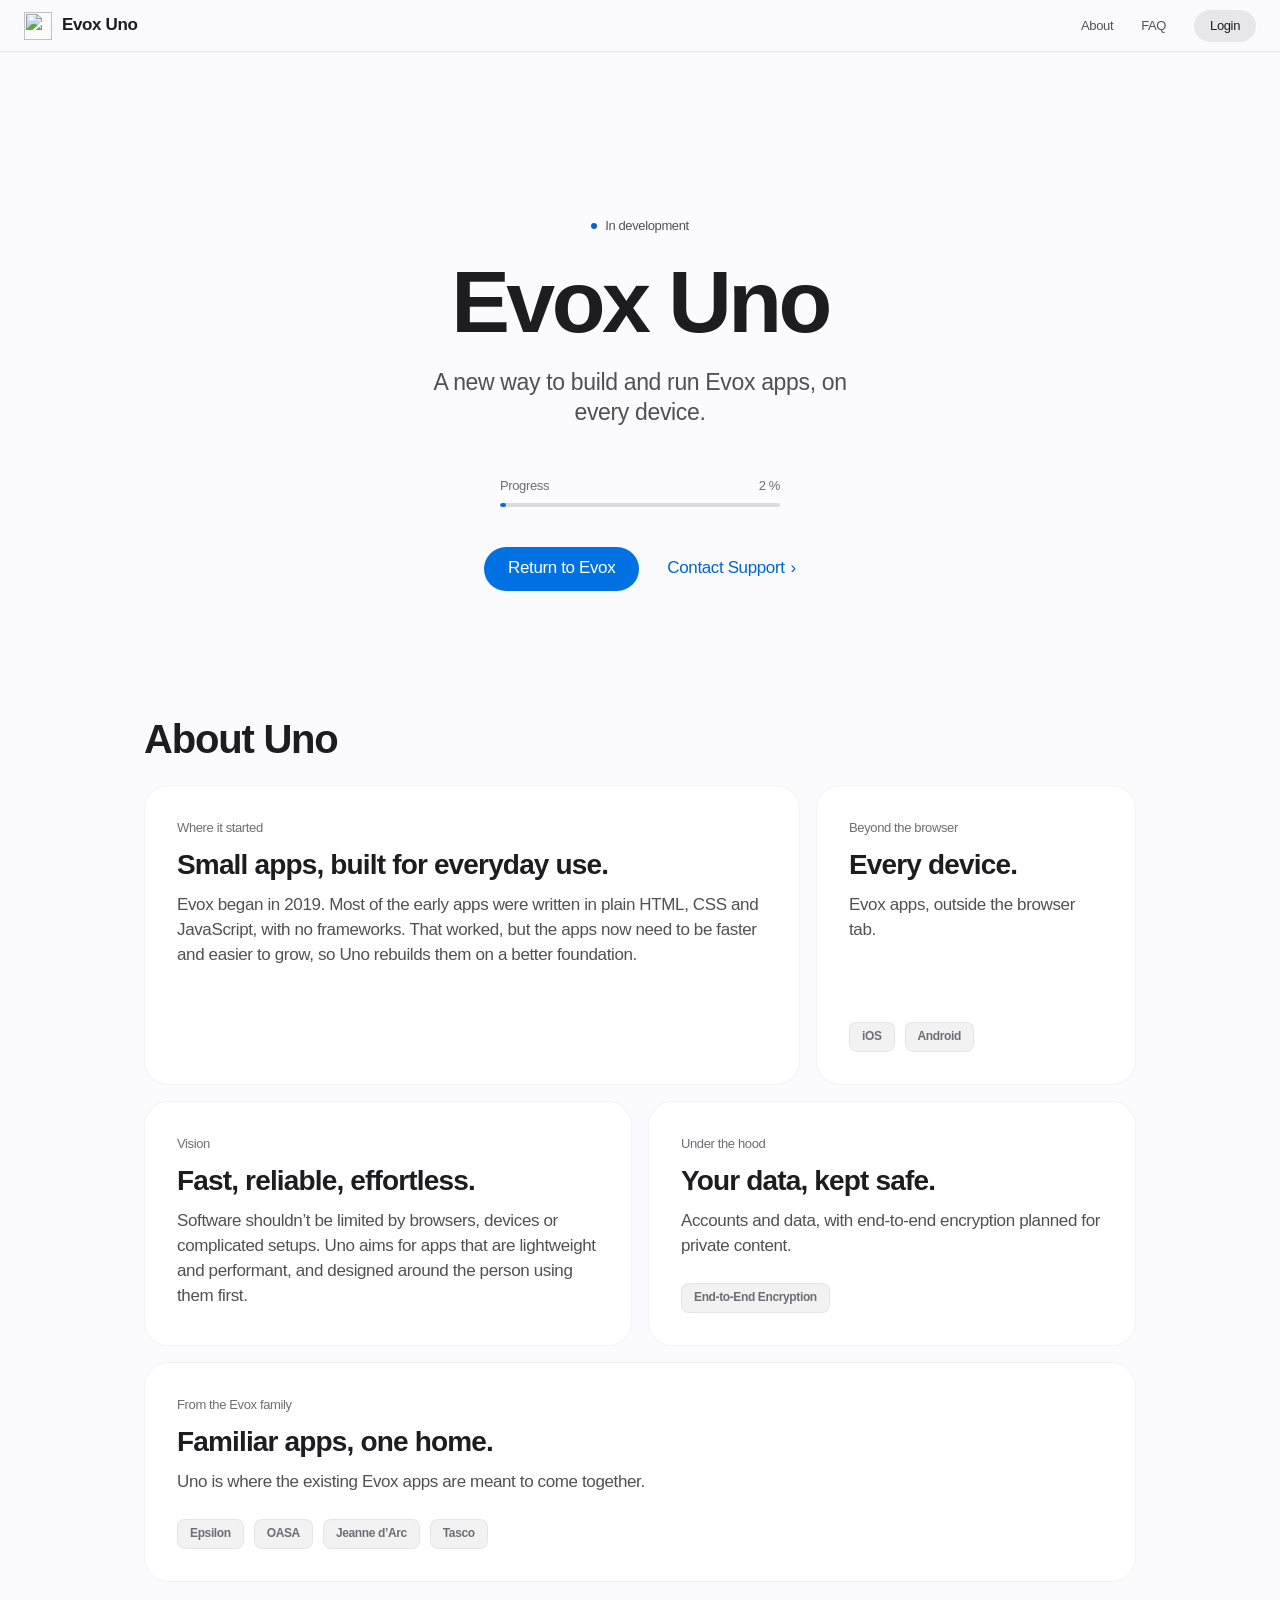
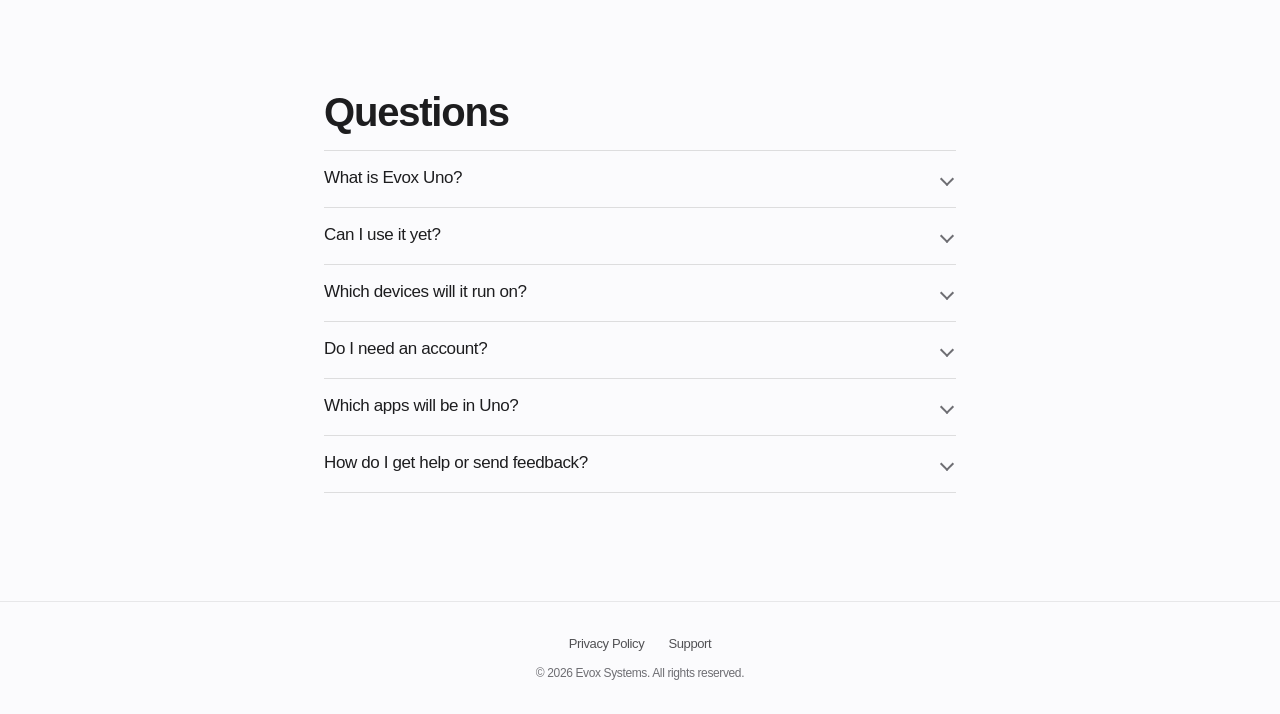
==== commit 3f4c5690: "Frontend" ====
--- a/index.html
+++ b/index.html
@@ -3,7 +3,10 @@
 
 <head>
   <meta charset="UTF-8">
-  <meta name="viewport" content="width=device-width, initial-scale=1, user-scalable=no">
+  <meta name="viewport" content="width=device-width, initial-scale=1, viewport-fit=cover">
+  <meta name="color-scheme" content="dark light">
+  <meta name="theme-color" content="#000000" media="(prefers-color-scheme: dark)">
+  <meta name="theme-color" content="#fbfbfd" media="(prefers-color-scheme: light)">
   <title>Evox Uno - Coming Soon</title>
 
   <link rel="stylesheet" href="./evox-index/style.css">
@@ -18,30 +21,19 @@
   <meta property="og:description"
     content="Evox Uno is currently under development. Stay tuned for the next evolution in the Evox ecosystem.">
   <meta name="apple-mobile-web-app-capable" content="yes">
-
-  <style>
-
-  </style>
 </head>
 
 <body>
 
   <nav>
-    <div class="nav-logo">
-      <img src="/uno-transparent-square-white.png" alt="Evox Logo">Evox Uno
-    </div>
+    <a class="nav-logo" href="#top" aria-label="Evox Uno">
+      <img src="/uno-transparent-square-white.png" alt="">Evox Uno
+    </a>
     <div class="nav-links">
-      <a href="#about" data-i18n="nav_hub">About Uno</a>
-      <a href="#capabilities" data-i18n="nav_about">Capabilities</a>
-      <a href="#roadmap" data-i18n="nav_contact">Roadmap</a>
-
-      <div id="login" onclick="window.location.href = './login/'" class="custom-select">
-        <div class="button-login">
-          <span>Login</span>
-
-        </div>
-
-      </div>
+      <a href="#about">About</a>
+      <a href="#faq">FAQ</a>
+
+      <a id="login" class="button-login" href="./login/">Login</a>
       <div style="display: none;" class="loggedIn" id="userMenu">
         <button type="button" class="user-dropdown-toggle" aria-haspopup="true" aria-expanded="false"
           aria-controls="userDropdownMenu">
@@ -57,277 +49,132 @@
     </div>
   </nav>
 
-  <!-- ─── HERO ─── -->
-  <section class="uno-hero">
-    <div class="hero-glow"></div>
-
-    <div class="status-pills">
-      <span class="pill blue"><span class="pill-dot"></span> In Development</span>
-      <span class="pill purple"><span class="pill-dot"></span> Pre-Alpha</span>
-      <span class="pill orange"><span class="pill-dot"></span> Private Build</span>
-    </div>
-
-    <h1>Evox Uno</h1>
-    <p class="subtitle">The next-generation unified platform that brings every Evox service together into one seamless
-      experience.</p>
-
-    <div class="progress-wrapper">
-      <div class="progress-header">
-        <span>Overall Progress</span>
-        <span>2 %</span>
-      </div>
-      <div class="progress-track">
-        <div class="progress-fill"></div>
-      </div>
-    </div>
-  </section>
-
-  <!-- ─── STATS RIBBON ─── -->
-  <section class="stats-ribbon">
-    <div class="ribbon-stat">
-      <span class="num">2%</span>
-      <span class="label">Built</span>
-    </div>
-    <div class="ribbon-stat">
-      <span class="num">Q4</span>
-      <span class="label">Target</span>
-    </div>
-    <div class="ribbon-stat">
-      <span class="num">6</span>
-      <span class="label">Core Modules</span>
-    </div>
-    <div class="ribbon-stat">
-      <span class="num">3</span>
-      <span class="label">Platforms</span>
-    </div>
-  </section>
-
-  <!-- ─── ABOUT CARD ─── -->
-  <section id="about" class="about-section">
-    <div class="about-header">
-      <span class="badge ongoing">Under Development</span>
-      <h2>The truth behind <vox style="text-decoration:underline solid;">Evox</vox>
-      </h2>
-      <p class="description">
-        Evox started in 2019 as a small project focused on creating useful apps for personal and everyday use.
-        Most of these apps were built using pure HTML, CSS, and JavaScript, without any frameworks.
-        While this approach worked well at the time, modern applications require better performance and scalability.<br>
-        Evox Uno introduces a new way of building apps, focused on speed, user experience, and quality.<br>
-        With Evox Uno, users can enjoy Evox apps beyond the browser, with full support across all devices.</p>
-    </div>
-
-    <div class="about-grid" style="display: flex; justify-content: center;">
-      <div class="about-card wide"
-        style="max-width: 860px; flex-direction: column; text-align: center; gap: 28px; padding: 50px;">
-        <div class="about-content">
-          <h3>The Vision</h3>
-          <p style="margin-top: 14px;">
-            Our vision for Evox is simple: build fast, reliable apps that feel effortless to use.<br>
-            We believe software should be accessible everywhere, not limited by browsers, devices, or complex
-            setups.<br>
-
-          </p>
-          <p style="margin-top: 14px;">
-            With Evox Uno, we aim to create a platform where apps are lightweight, performant, and designed with the
-            user experience first.<br>
-            The goal is to continuously evolve Evox into a modern ecosystem of tools that simplify everyday tasks and
-            connect people through intuitive technology.
-          </p>
-
+  <main id="top">
+    <!-- Hero -->
+    <section class="uno-hero">
+      <span class="status">In development</span>
+
+      <h1>Evox Uno</h1>
+      <p class="subtitle">A new way to build and run Evox apps, on every device.</p>
+
+      <!-- script.js writes the percentage into the last span and sets --progress-value on the fill -->
+      <div class="progress-wrapper">
+        <div class="progress-header">
+          <span>Progress</span>
+          <span>2 %</span>
+        </div>
+        <div class="progress-track">
+          <div class="progress-fill"></div>
+        </div>
+      </div>
+
+      <div class="actions">
+        <a href="https://evoxs.xyz" class="btn">Return to Evox</a>
+        <a href="https://evoxs.xyz/support" class="text-link">Contact Support</a>
+      </div>
+    </section>
+
+    <!-- About (bento) -->
+    <div id="about" class="about">
+      <h2 class="about-title">About Uno</h2>
+
+      <div class="bento">
+        <article class="tile tile-story">
+          <p class="eyebrow">Where it started</p>
+          <h3>Small apps, built for everyday use.</h3>
+          <p>Evox began in 2019. Most of the early apps were written in plain HTML, CSS and JavaScript, with no
+            frameworks. That worked, but the apps now need to be faster and easier to grow, so Uno rebuilds them on a
+            better foundation.</p>
+        </article>
+
+        <article class="tile tile-platforms">
+          <p class="eyebrow">Beyond the browser</p>
+          <h3>Every device.</h3>
+          <p>Evox apps, outside the browser tab.</p>
           <div class="tech-row">
-            <span class="tech-badge">IOS</span>
+            <span class="tech-badge">iOS</span>
             <span class="tech-badge">Android</span>
-            <span class="tech-badge">MongoDB</span>
+          </div>
+        </article>
+
+        <article class="tile tile-vision">
+          <p class="eyebrow">Vision</p>
+          <h3>Fast, reliable, effortless.</h3>
+          <p>Software shouldn&rsquo;t be limited by browsers, devices or complicated setups. Uno aims for apps that are
+            lightweight and performant, and designed around the person using them first.</p>
+        </article>
+
+        <article class="tile tile-data">
+          <p class="eyebrow">Under the hood</p>
+          <h3>Your data, kept safe.</h3>
+          <p>Accounts and data, with end-to-end encryption planned for private content.</p>
+          <div class="tech-row">
             <span class="tech-badge">End-to-End Encryption</span>
           </div>
-        </div>
-      </div>
-    </div>
-  </section>
-
-  <!-- ─── FEATURE GRID ─── -->
-  <section id="capabilities" class="about-section" style="margin-top: 0; margin-bottom: 20px;">
-    <div class="about-header">
-      <h2>Core Capabilities</h2>
-      <p>Six pillars powering the Uno experience.</p>
-    </div>
-  </section>
-
-  <div class="feature-grid">
-    <div class="feature-card span-2">
-      <div class="feature-icon blue">
-        <svg xmlns="http://www.w3.org/2000/svg" width="25px" height="25px" viewBox="0 0 24 24" fill="none">
-          <path
-            d="M12 22C17.5228 22 22 17.5228 22 12C22 6.47715 17.5228 2 12 2C6.47715 2 2 6.47715 2 12C2 13.5997 2.37562 15.1116 3.04346 16.4525C3.22094 16.8088 3.28001 17.2161 3.17712 17.6006L2.58151 19.8267C2.32295 20.793 3.20701 21.677 4.17335 21.4185L6.39939 20.8229C6.78393 20.72 7.19121 20.7791 7.54753 20.9565C8.88837 21.6244 10.4003 22 12 22Z"
-            stroke="#fff" stroke-width="1.5" />
-          <path d="M12 16V8" stroke="#fff" stroke-width="1.5" stroke-linecap="round" />
-          <path d="M8 14V10" stroke="#fff" stroke-width="1.5" stroke-linecap="round" />
-          <path d="M16 14V10" stroke="#fff" stroke-width="1.5" stroke-linecap="round" />
-        </svg>
-      </div>
-      <h3>Unified Messaging</h3>
-      <p>All your Epsilon conversations, group chats, and channels in one place with real-time delivery, read receipts,
-        and media sharing — no app switching required.</p>
-    </div>
-
-    <div class="feature-card">
-      <div class="feature-icon green"><svg xmlns="http://www.w3.org/2000/svg" width="25px" height="25px"
-          viewBox="0 0 24 24" fill="none">
-          <path
-            d="M4 10C4 6.22876 4 4.34315 5.17157 3.17157C6.34315 2 8.22876 2 12 2C15.7712 2 17.6569 2 18.8284 3.17157C20 4.34315 20 6.22876 20 10V12C20 15.7712 20 17.6569 18.8284 18.8284C17.6569 20 15.7712 20 12 20C8.22876 20 6.34315 20 5.17157 18.8284C4 17.6569 4 15.7712 4 12V10Z"
-            stroke="#FFF" stroke-width="1.5" />
-          <path d="M4 13H20" stroke="#FFF" stroke-width="1.5" stroke-linecap="round" stroke-linejoin="round" />
-          <path d="M15.5 16H17" stroke="#FFF" stroke-width="1.5" stroke-linecap="round" stroke-linejoin="round" />
-          <path d="M7 16H8.5" stroke="#FFF" stroke-width="1.5" stroke-linecap="round" stroke-linejoin="round" />
-          <path d="M6 19.5V21C6 21.5523 6.44772 22 7 22H8.5C9.05228 22 9.5 21.5523 9.5 21V20" stroke="#FFF"
-            stroke-width="1.5" stroke-linecap="round" stroke-linejoin="round" />
-          <path d="M18 19.5V21C18 21.5523 17.5523 22 17 22H15.5C14.9477 22 14.5 21.5523 14.5 21V20" stroke="#FFF"
-            stroke-width="1.5" stroke-linecap="round" stroke-linejoin="round" />
-          <path d="M20 9H21C21.5523 9 22 9.44772 22 10V11C22 11.3148 21.8518 11.6111 21.6 11.8L20 13" stroke="#FFF"
-            stroke-width="1.5" stroke-linecap="round" stroke-linejoin="round" />
-          <path d="M4 9H3C2.44772 9 2 9.44772 2 10V11C2 11.3148 2.14819 11.6111 2.4 11.8L4 13" stroke="#FFF"
-            stroke-width="1.5" stroke-linecap="round" stroke-linejoin="round" />
-          <path d="M19.5 5H4.5" stroke="#FFF" stroke-width="1.5" stroke-linecap="round" />
-        </svg></div>
-      <h3>Live Transit</h3>
-      <p>OASA real-time bus tracking, route planning, and arrival predictions baked directly into Uno with offline
-        timetable caching.</p>
-    </div>
-
-    <div class="feature-card">
-      <div class="feature-icon purple"><svg xmlns="http://www.w3.org/2000/svg" width="25px" height="25px"
-          viewBox="0 0 24 24" fill="none">
-          <path
-            d="M3.84299 8.12534L11.1877 4.86101C11.7049 4.63118 12.2951 4.63118 12.8123 4.86101L20.157 8.12534C20.4817 8.26962 20.4817 8.73038 20.157 8.87466L12.8123 12.139C12.2951 12.3688 11.7049 12.3688 11.1877 12.139L3.84299 8.87466C3.51835 8.73038 3.51835 8.26962 3.84299 8.12534Z"
-            stroke="#FFF" stroke-linecap="round" stroke-linejoin="round" />
-          <path d="M20.5 8.5V12.5" stroke="#FFF" stroke-linecap="round" stroke-linejoin="round" />
-          <path d="M6.5 10.5V15.5C6.5 15.5 7 17.5 12 17.5C17 17.5 17.5 15.5 17.5 15.5V10.5" stroke="#FFF"
-            stroke-linecap="round" stroke-linejoin="round" />
-        </svg></div>
-      <h3>Campus Tools</h3>
-      <p>Jeanne D'Arc school management, yearbook, and peer connection features — integrated with your unified Evox
-        profile.</p>
-    </div>
-
-    <div class="feature-card span-2">
-      <div class="feature-icon orange"><svg xmlns="http://www.w3.org/2000/svg" width="25px" height="25px"
-          viewBox="0 0 24 24" fill="none">
-          <path
-            d="M19.9994 19.2611H10.9294C10.4794 19.2611 10.1094 18.8911 10.1094 18.4411C10.1094 17.9911 10.4794 17.6211 10.9294 17.6211H19.9994C20.4494 17.6211 20.8194 17.9911 20.8194 18.4411C20.8194 18.9011 20.4494 19.2611 19.9994 19.2611Z"
-            fill="#FFF" />
-          <path
-            d="M19.9994 12.9681H10.9294C10.4794 12.9681 10.1094 12.5981 10.1094 12.1481C10.1094 11.6981 10.4794 11.3281 10.9294 11.3281H19.9994C20.4494 11.3281 20.8194 11.6981 20.8194 12.1481C20.8194 12.5981 20.4494 12.9681 19.9994 12.9681Z"
-            fill="#FFF" />
-          <path
-            d="M19.9994 6.67125H10.9294C10.4794 6.67125 10.1094 6.30125 10.1094 5.85125C10.1094 5.40125 10.4794 5.03125 10.9294 5.03125H19.9994C20.4494 5.03125 20.8194 5.40125 20.8194 5.85125C20.8194 6.30125 20.4494 6.67125 19.9994 6.67125Z"
-            fill="#FFF" />
-          <path
-            d="M4.90969 8.03187C4.68969 8.03187 4.47969 7.94187 4.32969 7.79187L3.41969 6.88188C3.09969 6.56188 3.09969 6.04187 3.41969 5.72187C3.73969 5.40187 4.25969 5.40187 4.57969 5.72187L4.90969 6.05188L7.04969 3.91187C7.36969 3.59188 7.88969 3.59188 8.20969 3.91187C8.52969 4.23188 8.52969 4.75188 8.20969 5.07188L5.48969 7.79187C5.32969 7.94187 5.12969 8.03187 4.90969 8.03187Z"
-            fill="#FFF" />
-          <path
-            d="M4.90969 14.3287C4.69969 14.3287 4.48969 14.2487 4.32969 14.0887L3.41969 13.1788C3.09969 12.8588 3.09969 12.3388 3.41969 12.0188C3.73969 11.6988 4.25969 11.6988 4.57969 12.0188L4.90969 12.3488L7.04969 10.2087C7.36969 9.88875 7.88969 9.88875 8.20969 10.2087C8.52969 10.5288 8.52969 11.0487 8.20969 11.3687L5.48969 14.0887C5.32969 14.2487 5.11969 14.3287 4.90969 14.3287Z"
-            fill="#FFF" />
-          <path
-            d="M4.90969 20.3288C4.69969 20.3288 4.48969 20.2488 4.32969 20.0888L3.41969 19.1788C3.09969 18.8588 3.09969 18.3388 3.41969 18.0188C3.73969 17.6988 4.25969 17.6988 4.57969 18.0188L4.90969 18.3488L7.04969 16.2087C7.36969 15.8888 7.88969 15.8888 8.20969 16.2087C8.52969 16.5288 8.52969 17.0488 8.20969 17.3688L5.48969 20.0888C5.32969 20.2488 5.11969 20.3288 4.90969 20.3288Z"
-            fill="#FFF" />
-        </svg></div>
-      <h3>Tasks &amp; Notes</h3>
-      <p>Tasco-powered task lists, notes, and reminders synced across all devices. Create tasks from chat messages or
-        transit alerts with one tap and stay organized effortlessly.</p>
-    </div>
-
-    <div class="feature-card span-2">
-      <div class="feature-icon red"><svg xmlns="http://www.w3.org/2000/svg" width="25px" height="25px"
-          viewBox="0 0 24 24" fill="none">
-          <path fill-rule="evenodd" clip-rule="evenodd"
-            d="M11.5 1C10.9477 1 10.5 1.44772 10.5 2V3H9.99998C7.23864 3 4.99999 5.23825 4.99999 7.99975V11C4.99999 11.7377 4.76718 12.5722 4.39739 13.4148C4.03165 14.2482 3.55876 15.0294 3.14142 15.6439C2.38188 16.7624 2.85216 18.5301 4.40564 18.8103C5.42144 18.9935 6.85701 19.2115 8.54656 19.3527C8.54454 19.4015 8.54352 19.4506 8.54352 19.5C8.54352 21.433 10.1105 23 12.0435 23C13.9765 23 15.5435 21.433 15.5435 19.5C15.5435 19.4482 15.5424 19.3966 15.5402 19.3453C17.1921 19.204 18.596 18.9903 19.5943 18.8103C21.1478 18.5301 21.6181 16.7624 20.8586 15.6439C20.4412 15.0294 19.9683 14.2482 19.6026 13.4148C19.2328 12.5722 19 11.7377 19 11V7.99975C19 5.23825 16.7613 3 14 3H13.5V2C13.5 1.44772 13.0523 1 12.5 1H11.5ZM12 19.5C12.5113 19.5 13.0122 19.4898 13.4997 19.4715C13.5076 20.2758 12.8541 20.9565 12.0435 20.9565C11.2347 20.9565 10.5803 20.2778 10.5872 19.4747C11.0473 19.491 11.5191 19.5 12 19.5ZM9.99998 5C8.34305 5 6.99999 6.34298 6.99999 7.99975V11C6.99999 12.1234 6.65547 13.2463 6.22878 14.2186C5.79804 15.2 5.25528 16.0911 4.79599 16.7675C4.78578 16.7825 4.78102 16.7969 4.77941 16.8113C4.77797 16.8242 4.77919 16.8362 4.78167 16.8458C6.3644 17.1303 9.00044 17.5 12 17.5C14.9995 17.5 17.6356 17.1303 19.2183 16.8458C19.2208 16.8362 19.222 16.8242 19.2206 16.8113C19.2189 16.7969 19.2142 16.7825 19.204 16.7675C18.7447 16.0911 18.2019 15.2 17.7712 14.2186C17.3445 13.2463 17 12.1234 17 11V7.99975C17 6.34298 15.6569 5 14 5H9.99998Z"
-            fill="#FFF" />
-        </svg></div>
-      <h3>Smart Notifications</h3>
-      <p>Florida notification engine aggregates alerts from every module, applies priority rules, and delivers a single
-        noise-free notification stream.</p>
-    </div>
-
-    <div class="feature-card">
-      <div class="feature-icon blue"><svg xmlns="http://www.w3.org/2000/svg" width="25px" height="25px"
-          viewBox="0 0 24 24" fill="none">
-          <path opacity="0.6"
-            d="M20.9099 11.1198C20.9099 16.0098 17.3599 20.5898 12.5099 21.9298C12.1799 22.0198 11.8198 22.0198 11.4898 21.9298C6.63984 20.5898 3.08984 16.0098 3.08984 11.1198V6.72979C3.08984 5.90979 3.70986 4.97979 4.47986 4.66979L10.0498 2.38982C11.2998 1.87982 12.7098 1.87982 13.9598 2.38982L19.5298 4.66979C20.2898 4.97979 20.9199 5.90979 20.9199 6.72979L20.9099 11.1198Z"
-            stroke="#FFF" stroke-width="1.5" stroke-linecap="round" stroke-linejoin="round" />
-          <path
-            d="M10.0399 2.38982C11.2899 1.87982 12.6999 1.87982 13.9499 2.38982L19.5198 4.66979C20.2798 4.97979 20.9099 5.90979 20.9099 6.72979V11.1198C20.9099 16.0098 17.3599 20.5898 12.5099 21.9298C12.1799 22.0198 11.8198 22.0198 11.4898 21.9298C6.63984 20.5898 3.08984 16.0098 3.08984 11.1198"
-            stroke="#FFF" stroke-width="1.5" stroke-linecap="round" stroke-linejoin="round" />
-        </svg></div>
-      <h3>Single Sign-On</h3>
-      <p>One Evox account grants access to every service. Secure, token-based authentication with optional biometric
-        unlock on supported devices.</p>
-    </div>
-  </div>
-
-  <!-- ─── ROADMAP TIMELINE ─── -->
-  <section id="roadmap" class="timeline-section">
-    <h2>Roadmap</h2>
-
-    <div class="timeline">
-      <div class="tl-item">
-        <div class="tl-dot done"></div>
-        <span class="tl-date">Q1 2026 — Completed</span>
-        <h4>Research &amp; Architecture</h4>
-        <p>Defined the modular architecture, selected the tech stack, and mapped integration points across all existing
-          Evox apps.</p>
-      </div>
-
-      <div class="tl-item">
-        <div class="tl-dot active"></div>
-        <span class="tl-date">Q2 2026 — In Progress</span>
-        <h4>Core Shell &amp; Auth</h4>
-        <p>Building the main application shell, universal navigation, single sign-on flow, and the service-worker layer
-          for offline support.</p>
-      </div>
-
-      <div class="tl-item">
-        <div class="tl-dot"></div>
-        <span class="tl-date">Q3 2026 — Planned</span>
-        <h4>Module Integration</h4>
-        <p>Plugging Epsilon messaging, OASA transit, and Tasco tasks into the Uno shell with cross-module deep linking.
-        </p>
-      </div>
-
-      <div class="tl-item">
-        <div class="tl-dot"></div>
-        <span class="tl-date">Q4 2026 — Target</span>
-        <h4>Closed Beta Launch</h4>
-        <p>Invite-only beta for early testers. Collecting feedback, squashing bugs, and fine-tuning performance before
-          the public release.</p>
-      </div>
-    </div>
-  </section>
-
-  <!-- ─── CTA ─── -->
-  <section class="notify-section">
-    <div class="notify-card">
-      <h2>Stay in the Loop</h2>
-      <p>Evox Uno is being built in the open. Follow development progress, get early access invitations, and shape the
-        product with your feedback.</p>
-      <div class="notify-actions">
-        <a href="https://evoxs.xyz" class="btn-notify primary">
-          <span>Return to Hub</span>
-          <svg width="12" height="12" viewBox="0 0 12 12" fill="none" style="transform: rotate(180deg);">
-            <path d="M1 11L11 1M11 1H3.5M11 1V8.5" stroke="black" stroke-width="2" stroke-linecap="round"
-              stroke-linejoin="round" />
-          </svg>
-        </a>
-        <a href="https://evoxs.xyz/support" class="btn-notify secondary">Contact Support</a>
-      </div>
-    </div>
-  </section>
+        </article>
+
+        <article class="tile tile-family">
+          <p class="eyebrow">From the Evox family</p>
+          <h3>Familiar apps, one home.</h3>
+          <p>Uno is where the existing Evox apps are meant to come together.</p>
+          <!-- uno-apps.js replaces this with the live catalog; the badges are the fallback -->
+          <div id="uno-apps" class="apps-box">
+            <div class="tech-row">
+              <span class="tech-badge">Epsilon</span>
+              <span class="tech-badge">OASA</span>
+              <span class="tech-badge">Jeanne d&rsquo;Arc</span>
+              <span class="tech-badge">Tasco</span>
+            </div>
+          </div>
+        </article>
+      </div>
+    </div>
+
+    <!-- FAQ -->
+    <section id="faq" class="faq">
+      <h2>Questions</h2>
+
+      <details>
+        <summary>What is Evox Uno?</summary>
+        <p>Uno is a rebuild of Evox. The early apps were written in plain HTML, CSS and JavaScript, and Uno moves them
+          onto a faster foundation that can run outside the browser too.</p>
+      </details>
+
+      <details>
+        <summary>Can I use it yet?</summary>
+        <p>Not yet. Uno is still in development, and the progress bar at the top shows how far along it is.</p>
+      </details>
+
+      <details>
+        <summary>Which devices will it run on?</summary>
+        <p>Uno is being built to run beyond the browser, on iOS and Android as well as the web.</p>
+      </details>
+
+      <details>
+        <summary>Do I need an account?</summary>
+        <p>Yes. You sign in with an Evox account. Once you&rsquo;re logged in, Settings lets you change your profile
+          photo, name and password, and choose which notifications you get.</p>
+      </details>
+
+      <details>
+        <summary>Which apps will be in Uno?</summary>
+        <p>The list is in the Apps tile above. It&rsquo;s loaded from the Uno server, so it shows the current apps
+          when you&rsquo;re signed in.</p>
+      </details>
+
+      <details>
+        <summary>How do I get help or send feedback?</summary>
+        <p>Use <a class="inline-link" href="https://evoxs.xyz/support">Support</a> and we&rsquo;ll get back to you.</p>
+      </details>
+    </section>
+  </main>
 
   <footer>
     <div class="footer-links">
       <a href="https://evoxs.xyz/privacy">Privacy Policy</a>
       <a href="https://evoxs.xyz/support">Support</a>
     </div>
-    <div class="copyright">© 2026 Evox Systems. All rights reserved.</div>
+    <div class="copyright">&copy; 2026 Evox Systems. All rights reserved.</div>
   </footer>
 
 
@@ -456,7 +303,235 @@
   </div>
 
   <script src="script.js"></script>
-
+  <script src="evox-index/uno-apps.js"></script>
+
+
+  <!-- ==========================================================================
+       REUSABLE COMPONENTS
+       Removed from the page, kept here as inert template blocks so they can be
+       brought back later. Their CSS lives in evox-index/style.css under
+       "Reusable components". To use one:
+         document.body.append(document.getElementById('tpl-roadmap').content.cloneNode(true))
+       Contents are placeholders and not accurate. Review before publishing.
+       ========================================================================== -->
+
+  <template id="tpl-status-pills">
+    <div class="status-pills">
+      <span class="pill blue"><span class="pill-dot"></span> In Development</span>
+      <span class="pill purple"><span class="pill-dot"></span> Pre-Alpha</span>
+      <span class="pill orange"><span class="pill-dot"></span> Private Build</span>
+    </div>
+  </template>
+
+  <template id="tpl-stats">
+  <section class="stats-ribbon">
+    <div class="ribbon-stat">
+      <span class="num">2%</span>
+      <span class="label">Built</span>
+    </div>
+    <div class="ribbon-stat">
+      <span class="num">Q4</span>
+      <span class="label">Target</span>
+    </div>
+    <div class="ribbon-stat">
+      <span class="num">6</span>
+      <span class="label">Core Modules</span>
+    </div>
+    <div class="ribbon-stat">
+      <span class="num">3</span>
+      <span class="label">Platforms</span>
+    </div>
+  </section>
+  </template>
+
+  <template id="tpl-tech-badges">
+          <div class="tech-row">
+            <span class="tech-badge">IOS</span>
+            <span class="tech-badge">Android</span>
+            <span class="tech-badge">MongoDB</span>
+            <span class="tech-badge">End-to-End Encryption</span>
+          </div>
+  </template>
+
+  <template id="tpl-capabilities">
+  <section id="capabilities" class="about-section" style="margin-top: 0; margin-bottom: 20px;">
+    <div class="about-header">
+      <h2>Core Capabilities</h2>
+      <p>Six pillars powering the Uno experience.</p>
+    </div>
+  </section>
+
+  <div class="feature-grid">
+    <div class="feature-card span-2">
+      <div class="feature-icon blue">
+        <svg xmlns="http://www.w3.org/2000/svg" width="25px" height="25px" viewBox="0 0 24 24" fill="none">
+          <path
+            d="M12 22C17.5228 22 22 17.5228 22 12C22 6.47715 17.5228 2 12 2C6.47715 2 2 6.47715 2 12C2 13.5997 2.37562 15.1116 3.04346 16.4525C3.22094 16.8088 3.28001 17.2161 3.17712 17.6006L2.58151 19.8267C2.32295 20.793 3.20701 21.677 4.17335 21.4185L6.39939 20.8229C6.78393 20.72 7.19121 20.7791 7.54753 20.9565C8.88837 21.6244 10.4003 22 12 22Z"
+            stroke="#fff" stroke-width="1.5" />
+          <path d="M12 16V8" stroke="#fff" stroke-width="1.5" stroke-linecap="round" />
+          <path d="M8 14V10" stroke="#fff" stroke-width="1.5" stroke-linecap="round" />
+          <path d="M16 14V10" stroke="#fff" stroke-width="1.5" stroke-linecap="round" />
+        </svg>
+      </div>
+      <h3>Unified Messaging</h3>
+      <p>All your Epsilon conversations, group chats, and channels in one place with real-time delivery, read receipts,
+        and media sharing — no app switching required.</p>
+    </div>
+
+    <div class="feature-card">
+      <div class="feature-icon green"><svg xmlns="http://www.w3.org/2000/svg" width="25px" height="25px"
+          viewBox="0 0 24 24" fill="none">
+          <path
+            d="M4 10C4 6.22876 4 4.34315 5.17157 3.17157C6.34315 2 8.22876 2 12 2C15.7712 2 17.6569 2 18.8284 3.17157C20 4.34315 20 6.22876 20 10V12C20 15.7712 20 17.6569 18.8284 18.8284C17.6569 20 15.7712 20 12 20C8.22876 20 6.34315 20 5.17157 18.8284C4 17.6569 4 15.7712 4 12V10Z"
+            stroke="#FFF" stroke-width="1.5" />
+          <path d="M4 13H20" stroke="#FFF" stroke-width="1.5" stroke-linecap="round" stroke-linejoin="round" />
+          <path d="M15.5 16H17" stroke="#FFF" stroke-width="1.5" stroke-linecap="round" stroke-linejoin="round" />
+          <path d="M7 16H8.5" stroke="#FFF" stroke-width="1.5" stroke-linecap="round" stroke-linejoin="round" />
+          <path d="M6 19.5V21C6 21.5523 6.44772 22 7 22H8.5C9.05228 22 9.5 21.5523 9.5 21V20" stroke="#FFF"
+            stroke-width="1.5" stroke-linecap="round" stroke-linejoin="round" />
+          <path d="M18 19.5V21C18 21.5523 17.5523 22 17 22H15.5C14.9477 22 14.5 21.5523 14.5 21V20" stroke="#FFF"
+            stroke-width="1.5" stroke-linecap="round" stroke-linejoin="round" />
+          <path d="M20 9H21C21.5523 9 22 9.44772 22 10V11C22 11.3148 21.8518 11.6111 21.6 11.8L20 13" stroke="#FFF"
+            stroke-width="1.5" stroke-linecap="round" stroke-linejoin="round" />
+          <path d="M4 9H3C2.44772 9 2 9.44772 2 10V11C2 11.3148 2.14819 11.6111 2.4 11.8L4 13" stroke="#FFF"
+            stroke-width="1.5" stroke-linecap="round" stroke-linejoin="round" />
+          <path d="M19.5 5H4.5" stroke="#FFF" stroke-width="1.5" stroke-linecap="round" />
+        </svg></div>
+      <h3>Live Transit</h3>
+      <p>OASA real-time bus tracking, route planning, and arrival predictions baked directly into Uno with offline
+        timetable caching.</p>
+    </div>
+
+    <div class="feature-card">
+      <div class="feature-icon purple"><svg xmlns="http://www.w3.org/2000/svg" width="25px" height="25px"
+          viewBox="0 0 24 24" fill="none">
+          <path
+            d="M3.84299 8.12534L11.1877 4.86101C11.7049 4.63118 12.2951 4.63118 12.8123 4.86101L20.157 8.12534C20.4817 8.26962 20.4817 8.73038 20.157 8.87466L12.8123 12.139C12.2951 12.3688 11.7049 12.3688 11.1877 12.139L3.84299 8.87466C3.51835 8.73038 3.51835 8.26962 3.84299 8.12534Z"
+            stroke="#FFF" stroke-linecap="round" stroke-linejoin="round" />
+          <path d="M20.5 8.5V12.5" stroke="#FFF" stroke-linecap="round" stroke-linejoin="round" />
+          <path d="M6.5 10.5V15.5C6.5 15.5 7 17.5 12 17.5C17 17.5 17.5 15.5 17.5 15.5V10.5" stroke="#FFF"
+            stroke-linecap="round" stroke-linejoin="round" />
+        </svg></div>
+      <h3>Campus Tools</h3>
+      <p>Jeanne D'Arc school management, yearbook, and peer connection features — integrated with your unified Evox
+        profile.</p>
+    </div>
+
+    <div class="feature-card span-2">
+      <div class="feature-icon orange"><svg xmlns="http://www.w3.org/2000/svg" width="25px" height="25px"
+          viewBox="0 0 24 24" fill="none">
+          <path
+            d="M19.9994 19.2611H10.9294C10.4794 19.2611 10.1094 18.8911 10.1094 18.4411C10.1094 17.9911 10.4794 17.6211 10.9294 17.6211H19.9994C20.4494 17.6211 20.8194 17.9911 20.8194 18.4411C20.8194 18.9011 20.4494 19.2611 19.9994 19.2611Z"
+            fill="#FFF" />
+          <path
+            d="M19.9994 12.9681H10.9294C10.4794 12.9681 10.1094 12.5981 10.1094 12.1481C10.1094 11.6981 10.4794 11.3281 10.9294 11.3281H19.9994C20.4494 11.3281 20.8194 11.6981 20.8194 12.1481C20.8194 12.5981 20.4494 12.9681 19.9994 12.9681Z"
+            fill="#FFF" />
+          <path
+            d="M19.9994 6.67125H10.9294C10.4794 6.67125 10.1094 6.30125 10.1094 5.85125C10.1094 5.40125 10.4794 5.03125 10.9294 5.03125H19.9994C20.4494 5.03125 20.8194 5.40125 20.8194 5.85125C20.8194 6.30125 20.4494 6.67125 19.9994 6.67125Z"
+            fill="#FFF" />
+          <path
+            d="M4.90969 8.03187C4.68969 8.03187 4.47969 7.94187 4.32969 7.79187L3.41969 6.88188C3.09969 6.56188 3.09969 6.04187 3.41969 5.72187C3.73969 5.40187 4.25969 5.40187 4.57969 5.72187L4.90969 6.05188L7.04969 3.91187C7.36969 3.59188 7.88969 3.59188 8.20969 3.91187C8.52969 4.23188 8.52969 4.75188 8.20969 5.07188L5.48969 7.79187C5.32969 7.94187 5.12969 8.03187 4.90969 8.03187Z"
+            fill="#FFF" />
+          <path
+            d="M4.90969 14.3287C4.69969 14.3287 4.48969 14.2487 4.32969 14.0887L3.41969 13.1788C3.09969 12.8588 3.09969 12.3388 3.41969 12.0188C3.73969 11.6988 4.25969 11.6988 4.57969 12.0188L4.90969 12.3488L7.04969 10.2087C7.36969 9.88875 7.88969 9.88875 8.20969 10.2087C8.52969 10.5288 8.52969 11.0487 8.20969 11.3687L5.48969 14.0887C5.32969 14.2487 5.11969 14.3287 4.90969 14.3287Z"
+            fill="#FFF" />
+          <path
+            d="M4.90969 20.3288C4.69969 20.3288 4.48969 20.2488 4.32969 20.0888L3.41969 19.1788C3.09969 18.8588 3.09969 18.3388 3.41969 18.0188C3.73969 17.6988 4.25969 17.6988 4.57969 18.0188L4.90969 18.3488L7.04969 16.2087C7.36969 15.8888 7.88969 15.8888 8.20969 16.2087C8.52969 16.5288 8.52969 17.0488 8.20969 17.3688L5.48969 20.0888C5.32969 20.2488 5.11969 20.3288 4.90969 20.3288Z"
+            fill="#FFF" />
+        </svg></div>
+      <h3>Tasks &amp; Notes</h3>
+      <p>Tasco-powered task lists, notes, and reminders synced across all devices. Create tasks from chat messages or
+        transit alerts with one tap and stay organized effortlessly.</p>
+    </div>
+
+    <div class="feature-card span-2">
+      <div class="feature-icon red"><svg xmlns="http://www.w3.org/2000/svg" width="25px" height="25px"
+          viewBox="0 0 24 24" fill="none">
+          <path fill-rule="evenodd" clip-rule="evenodd"
+            d="M11.5 1C10.9477 1 10.5 1.44772 10.5 2V3H9.99998C7.23864 3 4.99999 5.23825 4.99999 7.99975V11C4.99999 11.7377 4.76718 12.5722 4.39739 13.4148C4.03165 14.2482 3.55876 15.0294 3.14142 15.6439C2.38188 16.7624 2.85216 18.5301 4.40564 18.8103C5.42144 18.9935 6.85701 19.2115 8.54656 19.3527C8.54454 19.4015 8.54352 19.4506 8.54352 19.5C8.54352 21.433 10.1105 23 12.0435 23C13.9765 23 15.5435 21.433 15.5435 19.5C15.5435 19.4482 15.5424 19.3966 15.5402 19.3453C17.1921 19.204 18.596 18.9903 19.5943 18.8103C21.1478 18.5301 21.6181 16.7624 20.8586 15.6439C20.4412 15.0294 19.9683 14.2482 19.6026 13.4148C19.2328 12.5722 19 11.7377 19 11V7.99975C19 5.23825 16.7613 3 14 3H13.5V2C13.5 1.44772 13.0523 1 12.5 1H11.5ZM12 19.5C12.5113 19.5 13.0122 19.4898 13.4997 19.4715C13.5076 20.2758 12.8541 20.9565 12.0435 20.9565C11.2347 20.9565 10.5803 20.2778 10.5872 19.4747C11.0473 19.491 11.5191 19.5 12 19.5ZM9.99998 5C8.34305 5 6.99999 6.34298 6.99999 7.99975V11C6.99999 12.1234 6.65547 13.2463 6.22878 14.2186C5.79804 15.2 5.25528 16.0911 4.79599 16.7675C4.78578 16.7825 4.78102 16.7969 4.77941 16.8113C4.77797 16.8242 4.77919 16.8362 4.78167 16.8458C6.3644 17.1303 9.00044 17.5 12 17.5C14.9995 17.5 17.6356 17.1303 19.2183 16.8458C19.2208 16.8362 19.222 16.8242 19.2206 16.8113C19.2189 16.7969 19.2142 16.7825 19.204 16.7675C18.7447 16.0911 18.2019 15.2 17.7712 14.2186C17.3445 13.2463 17 12.1234 17 11V7.99975C17 6.34298 15.6569 5 14 5H9.99998Z"
+            fill="#FFF" />
+        </svg></div>
+      <h3>Smart Notifications</h3>
+      <p>Florida notification engine aggregates alerts from every module, applies priority rules, and delivers a single
+        noise-free notification stream.</p>
+    </div>
+
+    <div class="feature-card">
+      <div class="feature-icon blue"><svg xmlns="http://www.w3.org/2000/svg" width="25px" height="25px"
+          viewBox="0 0 24 24" fill="none">
+          <path opacity="0.6"
+            d="M20.9099 11.1198C20.9099 16.0098 17.3599 20.5898 12.5099 21.9298C12.1799 22.0198 11.8198 22.0198 11.4898 21.9298C6.63984 20.5898 3.08984 16.0098 3.08984 11.1198V6.72979C3.08984 5.90979 3.70986 4.97979 4.47986 4.66979L10.0498 2.38982C11.2998 1.87982 12.7098 1.87982 13.9598 2.38982L19.5298 4.66979C20.2898 4.97979 20.9199 5.90979 20.9199 6.72979L20.9099 11.1198Z"
+            stroke="#FFF" stroke-width="1.5" stroke-linecap="round" stroke-linejoin="round" />
+          <path
+            d="M10.0399 2.38982C11.2899 1.87982 12.6999 1.87982 13.9499 2.38982L19.5198 4.66979C20.2798 4.97979 20.9099 5.90979 20.9099 6.72979V11.1198C20.9099 16.0098 17.3599 20.5898 12.5099 21.9298C12.1799 22.0198 11.8198 22.0198 11.4898 21.9298C6.63984 20.5898 3.08984 16.0098 3.08984 11.1198"
+            stroke="#FFF" stroke-width="1.5" stroke-linecap="round" stroke-linejoin="round" />
+        </svg></div>
+      <h3>Single Sign-On</h3>
+      <p>One Evox account grants access to every service. Secure, token-based authentication with optional biometric
+        unlock on supported devices.</p>
+    </div>
+  </div>
+  </template>
+
+  <template id="tpl-roadmap">
+  <section id="roadmap" class="timeline-section">
+    <h2>Roadmap</h2>
+
+    <div class="timeline">
+      <div class="tl-item">
+        <div class="tl-dot done"></div>
+        <span class="tl-date">Q1 2026 — Completed</span>
+        <h4>Research &amp; Architecture</h4>
+        <p>Defined the modular architecture, selected the tech stack, and mapped integration points across all existing
+          Evox apps.</p>
+      </div>
+
+      <div class="tl-item">
+        <div class="tl-dot active"></div>
+        <span class="tl-date">Q2 2026 — In Progress</span>
+        <h4>Core Shell &amp; Auth</h4>
+        <p>Building the main application shell, universal navigation, single sign-on flow, and the service-worker layer
+          for offline support.</p>
+      </div>
+
+      <div class="tl-item">
+        <div class="tl-dot"></div>
+        <span class="tl-date">Q3 2026 — Planned</span>
+        <h4>Module Integration</h4>
+        <p>Plugging Epsilon messaging, OASA transit, and Tasco tasks into the Uno shell with cross-module deep linking.
+        </p>
+      </div>
+
+      <div class="tl-item">
+        <div class="tl-dot"></div>
+        <span class="tl-date">Q4 2026 — Target</span>
+        <h4>Closed Beta Launch</h4>
+        <p>Invite-only beta for early testers. Collecting feedback, squashing bugs, and fine-tuning performance before
+          the public release.</p>
+      </div>
+    </div>
+  </section>
+  </template>
+
+  <template id="tpl-notify">
+  <section class="notify-section">
+    <div class="notify-card">
+      <h2>Stay in the Loop</h2>
+      <p>Evox Uno is being built in the open. Follow development progress, get early access invitations, and shape the
+        product with your feedback.</p>
+      <div class="notify-actions">
+        <a href="https://evoxs.xyz" class="btn-notify primary">
+          <span>Return to Evox</span>
+          <svg width="12" height="12" viewBox="0 0 12 12" fill="none" style="transform: rotate(180deg);">
+            <path d="M1 11L11 1M11 1H3.5M11 1V8.5" stroke="black" stroke-width="2" stroke-linecap="round"
+              stroke-linejoin="round" />
+          </svg>
+        </a>
+        <a href="https://evoxs.xyz/support" class="btn-notify secondary">Contact Support</a>
+      </div>
+    </div>
+  </section>
+  </template>
 
 </body>
 
--- a/evox-index/style.css
+++ b/evox-index/style.css
@@ -1,28 +1,94 @@
+/* ==========================================================================
+   Evox Uno - landing page styles
+   Layout: tokens > base > nav > hero > about > footer > account menu
+           > settings modal > reusable components (not used on the page)
+   ========================================================================== */
+
+/* --- Tokens (dark is the default, light follows the system) --- */
 :root {
+  color-scheme: dark light;
+
   --bg-body: #000000;
   --bg-card: #1c1c1e;
   --bg-card-hover: #2c2c2e;
+  --bg-elevated: #1c1c1e;
   --text-main: #f5f5f7;
+  --text-secondary: #a1a1a6;
   --text-muted: #86868b;
   --accent-blue: #2997ff;
+  --accent-fill: #0071e3;
+  --accent-fill-hover: #0077ed;
   --accent-purple: #bf5af2;
   --accent-green: #30d158;
   --accent-orange: #ff9f0a;
   --accent-red: #ff453a;
+  --err-text: #ff8a82;
+  --nav-bg: rgba(0, 0, 0, 0.72);
+  --focus-ring: #2997ff;
+
   --radius-l: 24px;
   --radius-m: 12px;
   --font-stack:
-    "SF", -apple-system, BlinkMacSystemFont, "Segoe UI", Roboto, Helvetica,
-    Arial, sans-serif;
-  --nav-height: 60px;
-}
-
-/* --- CLEANED FONT-FACE --- */
+    "SF", -apple-system, BlinkMacSystemFont, "SF Pro Text", "Segoe UI", Roboto,
+    Helvetica, Arial, sans-serif;
+  --nav-height: 52px;
+  --column: 680px;
+
+  /* white-on-dark translucent fills, flipped to black-on-light below */
+  --w-0025: rgba(255, 255, 255, 0.025);
+  --w-003: rgba(255, 255, 255, 0.03);
+  --w-004: rgba(255, 255, 255, 0.04);
+  --w-005: rgba(255, 255, 255, 0.05);
+  --w-006: rgba(255, 255, 255, 0.06);
+  --w-008: rgba(255, 255, 255, 0.08);
+  --w-01: rgba(255, 255, 255, 0.1);
+  --w-012: rgba(255, 255, 255, 0.12);
+  --w-014: rgba(255, 255, 255, 0.14);
+  --w-015: rgba(255, 255, 255, 0.15);
+  --w-018: rgba(255, 255, 255, 0.18);
+  --w-02: rgba(255, 255, 255, 0.2);
+}
+
+@media (prefers-color-scheme: light) {
+  :root {
+    --bg-body: #fbfbfd;
+    --bg-card: #ffffff;
+    --bg-card-hover: #f5f5f7;
+    --bg-elevated: #ffffff;
+    --text-main: #1d1d1f;
+    --text-secondary: #515154;
+    --text-muted: #6e6e73;
+    --accent-blue: #0066cc;
+    --accent-purple: #8944ab;
+    --accent-green: #248a3d;
+    --accent-orange: #b25000;
+    --accent-red: #d70015;
+    --err-text: #c9342a;
+    --nav-bg: rgba(251, 251, 253, 0.8);
+    --focus-ring: #0071e3;
+
+    --w-0025: rgba(0, 0, 0, 0.025);
+    --w-003: rgba(0, 0, 0, 0.03);
+    --w-004: rgba(0, 0, 0, 0.04);
+    --w-005: rgba(0, 0, 0, 0.05);
+    --w-006: rgba(0, 0, 0, 0.06);
+    --w-008: rgba(0, 0, 0, 0.08);
+    --w-01: rgba(0, 0, 0, 0.1);
+    --w-012: rgba(0, 0, 0, 0.12);
+    --w-014: rgba(0, 0, 0, 0.14);
+    --w-015: rgba(0, 0, 0, 0.15);
+    --w-018: rgba(0, 0, 0, 0.18);
+    --w-02: rgba(0, 0, 0, 0.2);
+  }
+}
+
+/* --- Fonts --- */
 @font-face {
   font-family: "SF";
   src: url("/jeanneBeta/evox-fonts/source/SFPRODISPLAYREGULAR.OTF") format("opentype");
   font-weight: 400;
   font-style: normal;
+  font-display: swap;
 }
 
 @font-face {
@@ -30,6 +96,7 @@
   src: url("/jeanneBeta/evox-fonts/source/SFPRODISPLAYMEDIUM.OTF") format("opentype");
   font-weight: 500;
   font-style: normal;
+  font-display: swap;
 }
 
 @font-face {
@@ -37,1524 +104,501 @@
   src: url("/jeanneBeta/evox-fonts/source/SFPRODISPLAYBOLD.OTF") format("opentype");
   font-weight: 700;
   font-style: normal;
-}
-
+  font-display: swap;
+}
+
+/* --- Base --- */
 * {
   margin: 0;
   padding: 0;
   box-sizing: border-box;
 }
 
+html {
+  scroll-behavior: smooth;
+  -webkit-text-size-adjust: 100%;
+}
+
+[id] {
+  scroll-margin-top: calc(var(--nav-height) + 24px);
+}
+
 body {
-  background-color: var(--bg-body);
+  min-height: 100vh;
+  display: flex;
+  flex-direction: column;
+  background: var(--bg-body);
   color: var(--text-main);
   font-family: var(--font-stack);
+  font-size: 1.0625rem; /* 17px */
+  line-height: 1.47;
+  letter-spacing: -0.022em;
   -webkit-font-smoothing: antialiased;
-  line-height: 1.5;
   overflow-x: hidden;
-  min-height: 100vh;
-  display: flex;
-  flex-direction: column;
-  background-image:
-    radial-gradient(circle at top right, rgba(255, 255, 255, 0.15), transparent 35%),
-    radial-gradient(circle at bottom left, rgba(255, 255, 255, 0.15), transparent 35%);
-  position: relative;
+}
+
+main {
+  flex: 1;
 }
 
 a {
+  color: inherit;
   text-decoration: none;
-  color: inherit;
-  transition: opacity 0.2s;
-}
-
-a:hover {
-  opacity: 0.8;
-}
-
-/* --- NAVIGATION --- */
+}
+
+:focus-visible {
+  outline: 2px solid var(--focus-ring);
+  outline-offset: 3px;
+  border-radius: 6px;
+}
+
+/* --- Navigation --- */
 nav {
   position: fixed;
   top: 0;
   left: 0;
   right: 0;
-  width: 100%;
+  z-index: 9999;
   height: var(--nav-height);
   display: flex;
   justify-content: space-between;
   align-items: center;
-  padding: 0 40px;
-  z-index: 9999;
-  background: rgba(0, 0, 0, 0.3);
-  backdrop-filter: blur(10px);
-  -webkit-backdrop-filter: blur(10px);
-  border-bottom: 1px solid rgba(255, 255, 255, 0.1);
+  padding: 0 max(24px, env(safe-area-inset-right)) 0 max(24px, env(safe-area-inset-left));
+  background: var(--nav-bg);
+  -webkit-backdrop-filter: saturate(180%) blur(20px);
+  backdrop-filter: saturate(180%) blur(20px);
+  border-bottom: 1px solid var(--w-008);
 }
 
 .nav-logo {
+  display: flex;
+  align-items: center;
+  gap: 10px;
+  font-size: 1.0625rem;
   font-weight: 600;
-  font-size: 1.1rem;
-  letter-spacing: -0.02em;
-  display: flex;
-  flex-direction: row;
-  gap: 10px;
-  align-items: center;
+  letter-spacing: -0.022em;
 }
 
 .nav-logo img {
-  width: 30px;
-  height: 30px;
+  width: 28px;
+  height: 28px;
   object-fit: contain;
 }
 
 .nav-links {
   display: flex;
-  gap: 24px;
-  align-items: center;
+  align-items: center;
+  gap: 28px;
   white-space: nowrap;
 }
 
-.nav-links a {
-  font-size: 0.85rem;
+.nav-links > a:not(.button-login) {
+  font-size: 0.8125rem; /* 13px */
+  color: var(--text-secondary);
+  transition: color 0.2s ease;
+}
+
+.nav-links > a:not(.button-login):hover {
+  color: var(--text-main);
+}
+
+.button-login {
+  display: inline-flex;
+  align-items: center;
+  min-height: 32px;
+  padding: 0 16px;
+  border-radius: 980px;
+  background: var(--w-008);
+  font-size: 0.8125rem;
+  font-weight: 500;
+  transition: background 0.2s ease;
+}
+
+.button-login:hover {
+  background: var(--w-012);
+}
+
+/* --- Hero --- */
+.uno-hero {
+  max-width: var(--column);
+  margin: 0 auto;
+  padding: calc(var(--nav-height) + clamp(88px, 18vh, 160px)) 24px clamp(88px, 14vh, 128px);
+  text-align: center;
+}
+
+.uno-hero > * {
+  animation: rise 0.7s cubic-bezier(0.25, 1, 0.5, 1) both;
+}
+
+.uno-hero > :nth-child(2) { animation-delay: 0.05s; }
+.uno-hero > :nth-child(3) { animation-delay: 0.1s; }
+.uno-hero > :nth-child(4) { animation-delay: 0.15s; }
+.uno-hero > :nth-child(5) { animation-delay: 0.2s; }
+
+.status {
+  display: inline-flex;
+  align-items: center;
+  gap: 8px;
+  margin-bottom: 20px;
+  font-size: 0.8125rem;
+  font-weight: 500;
+  color: var(--text-secondary);
+}
+
+.status::before {
+  content: "";
+  width: 6px;
+  height: 6px;
+  border-radius: 50%;
+  background: var(--accent-blue);
+}
+
+.uno-hero h1 {
+  font-size: clamp(3rem, 9vw, 5.5rem);
+  font-weight: 700;
+  line-height: 1.05;
+  letter-spacing: -0.04em;
+  color: var(--text-main);
+}
+
+.uno-hero .subtitle {
+  max-width: 460px;
+  margin: 20px auto 0;
+  font-size: clamp(1.1875rem, 2.4vw, 1.4375rem);
+  line-height: 1.3;
+  letter-spacing: -0.015em;
+  color: var(--text-secondary);
+}
+
+.progress-wrapper {
+  max-width: 280px;
+  margin: 48px auto 0;
+}
+
+.progress-header {
+  display: flex;
+  justify-content: space-between;
+  margin-bottom: 8px;
+  font-size: 0.8125rem;
   color: var(--text-muted);
+  font-variant-numeric: tabular-nums;
+}
+
+.progress-track {
+  height: 4px;
+  border-radius: 2px;
+  background: var(--w-012);
+  overflow: hidden;
+}
+
+.progress-fill {
+  --progress-value: 2%;
+  width: var(--progress-value);
+  height: 100%;
+  border-radius: 2px;
+  background: var(--accent-fill);
+  transition: width 1.2s cubic-bezier(0.4, 0, 0.2, 1);
+}
+
+.actions {
+  display: flex;
+  justify-content: center;
+  align-items: center;
+  flex-wrap: wrap;
+  gap: 12px 28px;
+  margin-top: 40px;
+}
+
+.btn {
+  display: inline-flex;
+  align-items: center;
+  justify-content: center;
+  min-height: 44px;
+  padding: 0 24px;
+  border-radius: 980px;
+  background: var(--accent-fill);
+  color: #fff;
+  font-size: 1.0625rem;
   font-weight: 500;
-}
-
-.nav-links a:hover {
-  color: var(--text-main);
-}
-
-/* --- HERO SECTION --- */
-.hero {
-  margin-top: calc(var(--nav-height) + 60px);
-  text-align: center;
-  padding: 0 20px 40px;
-  animation: fadeIn 1s ease-out;
-}
-
-.hero h1 {
-  font-size: 3rem;
-  font-weight: 700;
+  letter-spacing: -0.022em;
+  transition: background 0.2s ease;
+}
+
+.btn:hover {
+  background: var(--accent-fill-hover);
+}
+
+.text-link {
+  display: inline-flex;
+  align-items: center;
+  min-height: 44px;
+  color: var(--accent-blue);
+  font-size: 1.0625rem;
+}
+
+.text-link::after {
+  content: "\203A";
+  margin-left: 6px;
+  transition: transform 0.2s ease;
+}
+
+.text-link:hover::after {
+  transform: translateX(3px);
+}
+
+/* --- About (bento) --- */
+.about {
+  max-width: 1040px;
+  margin: 0 auto;
+  padding: 0 24px clamp(72px, 12vh, 112px);
+}
+
+.about-title {
+  margin-bottom: 24px;
+  font-size: clamp(1.75rem, 4vw, 2.5rem);
+  font-weight: 600;
+  line-height: 1.1;
   letter-spacing: -0.03em;
-  background: linear-gradient(180deg, #fff, #888);
-  -webkit-background-clip: text;
-  -webkit-text-fill-color: transparent;
+}
+
+.bento {
+  display: grid;
+  grid-template-columns: repeat(6, 1fr);
+  gap: 16px;
+}
+
+.tile {
+  display: flex;
+  flex-direction: column;
+  padding: 32px;
+  background: var(--bg-card);
+  border: 1px solid var(--w-005);
+  border-radius: var(--radius-l);
+  transition: background 0.25s ease;
+}
+
+.tile:hover {
+  background: var(--bg-card-hover);
+}
+
+.tile .eyebrow {
   margin-bottom: 12px;
-}
-
-.hero p {
+  font-size: 0.8125rem;
+  font-weight: 500;
   color: var(--text-muted);
-  font-size: 1.1rem;
-  max-width: 500px;
-  margin: 0 auto;
-}
-
-/* --- SEGMENTED CONTROL (Apple Style) --- */
-.header-actions {
-  display: flex;
+}
+
+.tile h3 {
+  margin-bottom: 12px;
+  font-size: clamp(1.375rem, 2.6vw, 1.75rem);
+  font-weight: 600;
+  line-height: 1.15;
+  letter-spacing: -0.03em;
+}
+
+.tile p:not(.eyebrow) {
+  color: var(--text-secondary);
+}
+
+.tile .tech-row {
+  justify-content: flex-start;
+  margin-top: auto;
+  padding-top: 24px;
+}
+
+.tile-story { grid-column: span 4; min-height: 300px; }
+.tile-platforms { grid-column: span 2; }
+.tile-vision { grid-column: span 3; }
+.tile-data { grid-column: span 3; }
+.tile-family { grid-column: span 6; }
+
+@media (max-width: 860px) {
+  .bento { grid-template-columns: 1fr; }
+  .tile-story, .tile-platforms, .tile-vision, .tile-data, .tile-family { grid-column: auto; min-height: 0; }
+}
+
+/* --- Apps tile (filled by evox-index/uno-apps.js) --- */
+.tile-family .apps-box {
+  margin-top: auto;
+  padding-top: 24px;
+}
+
+.tile-family .apps-box .tech-row {
+  margin: 0;
+  padding: 0;
+}
+
+.app-list {
+  list-style: none;
+  display: grid;
+  grid-template-columns: repeat(auto-fill, minmax(240px, 1fr));
+  gap: 8px 24px;
+}
+
+.app-list li {
+  display: flex;
+  align-items: center;
+  gap: 14px;
+  min-height: 56px;
+}
+
+.app-icon {
+  flex: none;
+  width: 44px;
+  height: 44px;
+  display: flex;
+  align-items: center;
   justify-content: center;
-  margin-top: 30px;
-}
-
-.segmented-control {
-  background: rgba(255, 255, 255, 0.08);
-  padding: 4px;
-  border-radius: 14px;
-  display: flex;
-  gap: 2px;
-  overflow-x: auto;
-  white-space: nowrap;
-}
-
-.segmented-control::-webkit-scrollbar {
-  display: none;
-}
-
-.tab-btn {
-  background: transparent;
-  border: none;
-  color: var(--text-muted);
-  padding: 8px 20px;
-  font-size: 0.85rem;
-  font-weight: 500;
+  overflow: hidden;
   border-radius: 10px;
-  cursor: pointer;
-  transition: all 0.2s cubic-bezier(0.4, 0, 0.2, 1);
-}
-
-.tab-btn:hover {
-  color: var(--text-main);
-}
-
-.tab-btn.active {
-  background: rgba(255, 255, 255, 0.15);
-  color: #fff;
-  box-shadow: 0 2px 8px rgba(0, 0, 0, 0.2);
-}
-
-/* --- BENTO GRID & CARDS --- */
-.grid-container {
-  max-width: 1200px;
-  margin: 0 auto;
-  display: grid;
-  grid-template-columns: repeat(auto-fill, minmax(320px, 1fr));
-  gap: 24px;
-  padding: 40px 20px;
-  flex-grow: 1;
-}
-
-#projectGrid {
-  transition:
-    opacity 0.2s ease-out,
-    transform 0.2s ease-out;
-  will-change: opacity, transform;
-}
-
-#projectGrid.switching {
-  opacity: 0;
-  transform: translateY(8px);
-  pointer-events: none;
-}
-
-.card {
-  background: var(--bg-card);
-  border-radius: var(--radius-l);
-  padding: 32px;
-  display: flex;
-  flex-direction: column;
-  height: 100%;
-  min-height: 521px;
-  transition:
-    transform 0.4s cubic-bezier(0.25, 1, 0.5, 1),
-    background-color 0.3s,
-    border-color 0.3s;
-  position: relative;
-  overflow: hidden;
-  border: 1px solid rgba(255, 255, 255, 0.05);
-  animation: cardEntrance 0.4s cubic-bezier(0.4, 0, 0.2, 1) forwards;
-}
-
-.card:hover {
-  transform: scale(1.02);
-  background-color: var(--bg-card-hover);
-  box-shadow: 0 20px 40px rgba(0, 0, 0, 0.4);
-  border-color: rgba(255, 255, 255, 0.1);
-}
-
-/* Staggered Entrance Delays (Optional - if using JS to set inline styles) */
-.card:nth-child(1) {
-  animation-delay: 0.1s;
-}
-
-.card:nth-child(2) {
-  animation-delay: 0.2s;
-}
-
-.card:nth-child(3) {
-  animation-delay: 0.3s;
-}
-
-/* Card Content & Visuals */
-.card-visual {
-  height: 170px;
-  display: flex;
-  align-items: center;
-  justify-content: center;
-  margin-bottom: 20px;
-}
-
-.app-icon {
-  width: 100%;
-  height: 100%;
-  border-radius: 18px;
-  object-fit: cover;
-  box-shadow: 0 10px 20px rgba(0, 0, 0, 0.3);
-}
-
-.card-content {
-  flex-grow: 1;
-}
-
-.meta-row {
-  display: flex;
-  justify-content: space-between;
-  align-items: center;
-  margin-bottom: 12px;
-}
-
-.card h2 {
-  font-size: 1.5rem;
+  background: var(--w-008);
   font-weight: 600;
-  margin-bottom: 8px;
-}
-
-.card p {
-  color: var(--text-muted);
-  font-size: 0.95rem;
-  line-height: 1.4;
-}
-
-/* Badges & Labels */
-.badge {
-  display: inline-block;
-  font-size: 0.7rem;
-  font-weight: 700;
-  text-transform: uppercase;
-  letter-spacing: 0.05em;
-  padding: 4px 8px;
-  border-radius: 6px;
-  background: rgba(255, 255, 255, 0.1);
-  color: var(--text-muted);
-}
-
-.badge.beta {
-  color: var(--accent-purple);
-  background: rgba(191, 90, 242, 0.15);
-}
-
-.badge.stable {
-  color: var(--accent-green);
-  background: rgba(48, 209, 88, 0.15);
-}
-
-.badge.ongoing {
-  color: var(--accent-blue);
-  background: rgba(41, 151, 255, 0.15);
-}
-
-.badge.abandoned {
-  color: var(--text-muted);
-  background: rgba(142, 142, 147, 0.15);
-}
-
-.warning-label,
-.warning-tag {
-  font-size: 0.65rem;
-  color: var(--accent-orange);
-  font-weight: 800;
-  text-transform: uppercase;
-  letter-spacing: 0.05em;
-}
-
-.project-year,
-.year-label {
-  color: var(--text-muted);
-  font-size: 0.85rem;
-  font-weight: 600;
-}
-
-/* Launch Buttons */
-.card-footer,
-.card-actions {
-  display: flex;
-  align-items: center;
-  justify-content: space-between;
-  margin-top: 24px;
-}
-
-.btn-launch {
-  flex-grow: 1;
-  max-width: 140px;
-  margin-right: 15px;
-  padding: 12px;
-  background: #fff;
-  color: #000;
-  border-radius: var(--radius-m);
-  font-weight: 600;
-  font-size: 0.9rem;
-  text-align: center;
-  transition:
-    transform 0.2s,
-    opacity 0.2s;
-  display: flex;
-  align-items: center;
-  justify-content: center;
-  gap: 10px;
-}
-
-.btn-launch:hover {
-  transform: scale(0.98);
-  opacity: 0.9;
-}
-
-.btn-launch.secondary {
-  background: rgba(255, 255, 255, 0.1);
-  color: #fff;
-}
-
-.btn-launch.disabled {
-  background: #3a3a3c;
-  color: #8e8e93;
-  cursor: not-allowed;
-  pointer-events: none;
-}
-
-/* --- SPECIAL STATES --- */
-.card.abandoned {
-  opacity: 0.8;
-  filter: grayscale(0.4);
-}
-
-.card.abandoned:hover {
-  opacity: 1;
-  filter: grayscale(0);
-}
-
-.card.abandoned .btn-launch {
-  background: rgba(255, 255, 255, 0.1);
-  color: #fff;
-  border: 1px solid rgba(255, 255, 255, 0.2);
-}
-
-/* --- FOOTER --- */
-footer {
-  padding: 40px 20px;
-  text-align: center;
-  border-top: 1px solid rgba(255, 255, 255, 0.05);
-  margin-top: 40px;
-}
-
-.footer-links {
-  display: flex;
-  justify-content: center;
-  gap: 24px;
-  margin-bottom: 20px;
-}
-
-.footer-links a {
-  color: var(--text-muted);
-  font-size: 0.8rem;
-}
-
-.copyright {
-  color: #424245;
-  font-size: 0.75rem;
-}
-
-/* --- ANIMATIONS --- */
-@keyframes fadeIn {
-  from {
-    opacity: 0;
-    transform: translateY(10px);
-  }
-
-  to {
-    opacity: 1;
-    transform: translateY(0);
-  }
-}
-
-@keyframes cardEntrance {
-  from {
-    opacity: 0;
-    transform: scale(0.98) translateY(10px);
-  }
-
-  to {
-    opacity: 1;
-    transform: scale(1) translateY(0);
-  }
-}
-
-/* --- MOBILE --- */
-@media (max-width: 768px) {
-  .hero h1 {
-    font-size: 2.2rem;
-  }
-
-  .grid-container {
-    grid-template-columns: 1fr;
-    padding: 20px;
-  }
-
-  nav {
-    padding: 0 20px;
-  }
-
-  .btn-launch {
-    max-width: none;
-  }
-}
-
-/* --- SMOOTH SCROLLING --- */
-html {
-  scroll-behavior: smooth;
-}
-
-/* --- ABOUT SECTION --- */
-.about-section {
-  max-width: 1200px;
-  margin: 80px auto;
-  padding: 0 20px;
-  animation: fadeIn 1.2s ease-out;
-}
-
-.about-header {
-  text-align: center;
-  margin-bottom: 50px;
-}
-
-.about-header h2 {
-  font-size: 2.5rem;
-  font-weight: 700;
-  margin: 10px 0;
-}
-
-.about-grid {
-  display: grid;
-  grid-template-columns: repeat(3, 1fr);
-  grid-template-rows: repeat(2, auto);
-  gap: 20px;
-}
-
-.about-card {
-  background: var(--bg-card);
-  border-radius: var(--radius-l);
-  padding: 30px;
-  border: 1px solid rgba(255, 255, 255, 0.05);
-  transition: transform 0.3s ease;
-}
-
-.about-card:hover {
-  transform: translateY(-5px);
-  border-color: rgba(255, 255, 255, 0.1);
-}
-
-.about-card h3 {
-  margin-bottom: 12px;
-  font-size: 1.2rem;
-  color: var(--text-main);
-}
-
-.about-card p {
-  color: var(--text-muted);
-  font-size: 0.95rem;
-  line-height: 1.6;
-}
-
-/* Specific Bento Layouts */
-.about-card.tall {
-  grid-row: span 2;
-  display: flex;
-  flex-direction: column;
-}
-
-.about-card.wide {
-  grid-column: span 2;
-  display: flex;
-  justify-content: space-between;
-  align-items: center;
-}
-
-.about-visual img {
+  color: var(--text-secondary);
+}
+
+.app-icon img {
   width: 100%;
   height: 100%;
   object-fit: cover;
-  border-radius: 12px;
-}
-
-.about-visual.vision-gradient {
-  flex-grow: 1;
-  margin-top: 20px;
-  border-radius: 12px;
-  /* background: linear-gradient(135deg, #2997ff 0%, #bf5af2 100%); */
-  opacity: 1;
-}
-
-.stats-row {
-  display: flex;
-  gap: 30px;
-  margin-left: 40px;
-}
-
-.stat-item {
+}
+
+.app-name {
+  font-size: 1rem;
+  font-weight: 500;
+  line-height: 1.25;
+  color: var(--text-main);
+}
+
+.app-desc {
+  font-size: 0.8125rem;
+  line-height: 1.3;
+  color: var(--text-muted);
+}
+
+/* --- FAQ --- */
+.faq {
+  max-width: var(--column);
+  margin: 0 auto;
+  padding: 0 24px clamp(72px, 12vh, 112px);
+}
+
+.faq h2 {
+  margin-bottom: 16px;
+  font-size: clamp(1.75rem, 4vw, 2.5rem);
+  font-weight: 600;
+  line-height: 1.1;
+  letter-spacing: -0.03em;
+}
+
+.faq details {
+  border-bottom: 1px solid var(--w-012);
+}
+
+.faq details:first-of-type {
+  border-top: 1px solid var(--w-012);
+}
+
+.faq summary {
+  display: flex;
+  align-items: center;
+  justify-content: space-between;
+  gap: 16px;
+  min-height: 56px;
+  padding: 12px 0;
+  font-size: 1.0625rem;
+  font-weight: 500;
+  cursor: pointer;
+  list-style: none;
+}
+
+.faq summary::-webkit-details-marker {
+  display: none;
+}
+
+.faq summary::after {
+  content: "";
+  flex: none;
+  width: 8px;
+  height: 8px;
+  margin-right: 4px;
+  border-right: 2px solid var(--text-muted);
+  border-bottom: 2px solid var(--text-muted);
+  transform: rotate(45deg);
+  transition: transform 0.2s ease;
+}
+
+.faq details[open] summary::after {
+  transform: rotate(-135deg);
+}
+
+.faq details p {
+  padding: 0 32px 20px 0;
+  color: var(--text-secondary);
+}
+
+.inline-link {
+  color: var(--accent-blue);
+}
+
+.inline-link:hover {
+  text-decoration: underline;
+}
+
+/* --- Footer --- */
+footer {
+  padding: 32px 24px calc(32px + env(safe-area-inset-bottom));
+  border-top: 1px solid var(--w-008);
   text-align: center;
 }
 
-.stat-num {
-  display: block;
-  font-size: 1.8rem;
-  font-weight: 700;
-  color: #fff;
-}
-
-.stat-label {
-  font-size: 0.7rem;
+.footer-links {
+  display: flex;
+  justify-content: center;
+  gap: 24px;
+  margin-bottom: 12px;
+}
+
+.footer-links a {
+  font-size: 0.8125rem;
+  color: var(--text-secondary);
+  transition: color 0.2s ease;
+}
+
+.footer-links a:hover {
+  color: var(--text-main);
+}
+
+.copyright {
+  font-size: 0.75rem;
   color: var(--text-muted);
-  text-transform: uppercase;
-}
-
-.description {
-  padding: 0 20% 0 20%;
-}
-
-/* Mobile About Section */
-@media (max-width: 768px) {
-  .description {
-    padding: 0;
-  }
-
-  .about-grid {
-    grid-template-columns: 1fr;
-  }
-
-  .about-card.wide {
-    flex-direction: column;
-    gap: 20px;
-    align-items: flex-start;
-  }
-
-  .about-card.wide,
-  .about-card.tall {
-    grid-column: auto;
-    grid-row: auto;
-  }
-
-  .stats-row {
-    margin-left: 0;
-    width: 100%;
-    justify-content: space-between;
-  }
-}
-
-/* --- CONTACT SECTION --- */
-.contact-section {
-  max-width: 800px;
-  /* Narrower for better readability */
-  margin: 100px auto;
-  padding: 0 20px;
-  animation: fadeIn 1.4s ease-out;
-}
-
-.contact-card {
-  background: var(--bg-card);
-  border-radius: var(--radius-l);
-  padding: 80px;
-  border: 1px solid rgba(255, 255, 255, 0.05);
-}
-
-.contact-header {
-  text-align: center;
-  margin-bottom: 40px;
-}
-
-.contact-header h2 {
-  font-size: 2rem;
-  font-weight: 700;
-  margin: 12px 0;
-}
-
-.contact-form {
-  display: flex;
-  flex-direction: column;
-  gap: 24px;
-}
-
-.form-row {
-  display: grid;
-  grid-template-columns: 1fr 1fr;
-  gap: 20px;
-}
-
-.input-group {
-  display: flex;
-  flex-direction: column;
+}
+
+/* --- Account menu (shown by script.js after login) --- */
+.loggedIn {
+  position: relative;
+  display: flex;
+  align-items: center;
+}
+
+.user-dropdown-toggle {
+  display: flex;
+  align-items: center;
   gap: 8px;
-}
-
-.input-group label {
-  font-size: 0.8rem;
-  font-weight: 600;
-  color: var(--text-muted);
-  margin-left: 4px;
-}
-
-.input-group input,
-.input-group select,
-.input-group textarea {
-  background: rgba(255, 255, 255, 0.05);
-  border: 1px solid rgba(255, 255, 255, 0.1);
-  border-radius: var(--radius-m);
-  padding: 14px 16px;
+  min-height: 36px;
+  padding: 4px 12px 4px 4px;
+  border: 0;
+  border-radius: 980px;
+  background: var(--w-008);
   color: var(--text-main);
-  font-family: inherit;
-  font-size: 0.95rem;
-  transition: all 0.2s ease;
-}
-
-.input-group input:focus,
-.input-group select:focus,
-.input-group textarea:focus {
-  outline: none;
-  border-color: var(--accent-blue);
-  background: rgba(255, 255, 255, 0.08);
-  box-shadow: 0 0 0 4px rgba(41, 151, 255, 0.1);
-}
-
-/* Custom styling for select dropdown */
-select option {
-  background: var(--bg-card);
-  color: var(--text-main);
-}
-
-@media (max-width: 600px) {
-  .form-row {
-    grid-template-columns: 1fr;
-  }
-
-  .contact-card {
-    padding: 30px 20px;
-  }
-}
-
-/* --- CUSTOM DROPDOWN --- */
-.custom-select {
-  position: relative;
-  width: 100%;
+  font: inherit;
+  font-size: 0.8125rem;
+  font-weight: 500;
   cursor: pointer;
-  user-select: none;
-}
-
-.select-trigger {
-  background: rgba(255, 255, 255, 0.05);
-  border: 1px solid rgba(255, 255, 255, 0.1);
-  border-radius: var(--radius-m);
-  padding: 14px 16px;
-  display: flex;
-  justify-content: space-between;
-  align-items: center;
-  transition: all 0.2s ease;
-}
-
-.custom-select:hover .select-trigger {
-  background: rgba(255, 255, 255, 0.08);
-  border-color: rgba(255, 255, 255, 0.2);
-}
-
-.custom-select.active .select-trigger {
-  border-color: var(--accent-blue);
-  box-shadow: 0 0 0 4px rgba(41, 151, 255, 0.1);
-}
-
-.button-login {
-  background: rgba(255, 255, 255, 0.05);
-  border: 1px solid rgba(255, 255, 255, 0.1);
-  border-radius: var(--radius-m);
-  padding: 6px 25px;
-  display: flex;
-  justify-content: center;
-  align-items: center;
-  transition: all 0.2s ease;
-}
-
-.button-login:hover {
-  background: rgba(255, 255, 255, 0.08);
-  border-color: rgba(255, 255, 255, 0.2);
-}
-
-.select-options {
-  position: absolute;
-  top: calc(100% + 8px);
-  left: 0;
-  right: 0;
-  background: rgba(28, 28, 30, 0.95);
-  backdrop-filter: blur(20px);
-  -webkit-backdrop-filter: blur(20px);
-  border: 1px solid rgba(255, 255, 255, 0.1);
-  border-radius: var(--radius-m);
-  overflow: hidden;
-  z-index: 100;
-  opacity: 0;
-  visibility: hidden;
-  transform: translateY(-10px);
-  transition: all 0.3s cubic-bezier(0.4, 0, 0.2, 1);
-  box-shadow: 0 10px 30px rgba(0, 0, 0, 0.5);
-}
-
-.custom-select.active .select-options {
-  opacity: 1;
-  visibility: visible;
-  transform: translateY(0);
-}
-
-.option {
-  padding: 12px 16px;
-  font-size: 0.95rem;
-  color: var(--text-muted);
-  transition: all 0.2s ease;
-}
-
-.option:hover {
-  background: var(--accent-blue);
-  color: #fff;
-}
-
-.option.selected {
-  color: var(--text-main);
-  background: rgba(255, 255, 255, 0.05);
-}
-
-.select-trigger svg {
-  transition: transform 0.3s ease;
-}
-
-.custom-select.active .select-trigger svg {
-  transform: rotate(0deg);
-}
-
-[id] {
-  /* Sets the scroll position to stop 60px (nav height) + 20px (extra breathing room) above the element */
-  scroll-margin-top: calc(var(--nav-height) + 20px);
-}
-
-/* Ensure smooth scrolling is enabled on the whole document */
-html {
-  scroll-behavior: smooth;
-}
-
-/* Specific overrides for the navbar version of the custom select */
-#langCustomSelect {
-  width: 80px;
-  /* Smaller for nav */
-  margin-left: 15px;
-}
-
-#langCustomSelect .select-trigger {
-  background: rgba(255, 255, 255, 0.1);
-  color: white;
-  border: 1px solid rgba(255, 255, 255, 0.2);
-  padding: 6px 12px;
-  display: flex;
-  flex-direction: row;
-  align-items: center;
-}
-
-#langCustomSelect .select-options {
-  background: #1c1c1e;
-  width: 150px;
-  border: 1px solid rgba(255, 255, 255, 0.1);
-
-  /* ADD THESE LINES */
-  left: auto;
-  /* Reset any left alignment */
-  right: 0;
-  /* Anchor to the right edge of the trigger */
-}
-
-#langCustomSelect .option {
-  display: flex;
-  flex-direction: row;
-  align-items: center;
-  gap: 5px;
-  color: white;
-}
-
-#langCustomSelect .option vox {
-  display: flex;
-  align-items: center;
-  justify-content: center;
-}
-
-#langCustomSelect .option:hover {
-  background: rgba(255, 255, 255, 0.1);
-}
-
-.custom-select {
-  position: relative;
-  user-select: none;
-}
-
-.select-options {
-  display: none;
-  /* Hidden by default */
-  position: absolute;
-  top: 100%;
-  right: 0;
-  background: #1c1c1e;
-  border: 1px solid rgba(255, 255, 255, 0.2);
-  border-radius: 8px;
-  margin-top: 8px;
-  z-index: 1000;
-  min-width: 100px;
-  overflow: hidden;
-}
-
-/* This is what makes it open */
-.custom-select.active .select-options {
-  display: block;
-}
-
-.option {
-  padding: 10px 16px;
-  cursor: pointer;
-  color: white;
-  transition: background 0.2s;
-}
-
-.option:hover {
-  background: rgba(255, 255, 255, 0.1);
-}
-
-/* --- MOBILE OPTIMIZATION --- */
-@media (max-width: 768px) {
-  :root {
-    --radius-l: 18px;
-    /* Slightly smaller radius for mobile */
-  }
-
-  /* Navigation: Allow wrapping or hide links */
-  nav {
-    padding: 0 15px;
-    height: auto;
-    min-height: var(--nav-height);
-    flex-wrap: wrap;
-    justify-content: center;
-    /* Center items on very small screens */
-    padding-top: 10px;
-    padding-bottom: 10px;
-  }
-
-  .nav-logo {
-    margin-bottom: 5px;
-  }
-
-
-  .custom-select {
-    max-width: fit-content;
-  }
-
-  .button-login {
-    max-width: fit-content;
-  }
-
-  .nav-links {
-    gap: 12px;
-    width: 100%;
-    justify-content: center;
-    padding-bottom: 5px;
-  }
-
-  .nav-links a {
-    font-size: 0.75rem;
-  }
-
-  #langCustomSelect {
-    margin-left: 5px;
-    width: 70px;
-  }
-
-  /* Hero adjustments */
-  .hero {
-    margin-top: calc(var(--nav-height) + 40px);
-  }
-
-  .hero h1 {
-    font-size: 2rem;
-    padding: 0 10px;
-  }
-
-  .hero p {
-    font-size: 1rem;
-    padding: 0 15px;
-  }
-
-  /* Segmented Control: Make it scrollable and touch-friendly */
-  .segmented-control {
-    width: 90%;
-    margin: 0 auto;
-    justify-content: flex-start;
-    -webkit-overflow-scrolling: touch;
-  }
-
-  .tab-btn {
-    padding: 8px 16px;
-    flex: 1;
-    /* Stretch buttons to fill space */
-    text-align: center;
-  }
-
-  /* Grid Adjustments */
-  .grid-container {
-    grid-template-columns: 1fr;
-    /* Force single column */
-    padding: 20px 15px;
-    gap: 16px;
-  }
-
-  .card {
-    padding: 24px;
-  }
-
-  .btn-launch {
-    max-width: none;
-    /* Full width buttons on mobile */
-    width: 100%;
-  }
-
-  /* About Section Bento Fix */
-  .about-grid {
-    grid-template-columns: 1fr;
-    display: flex;
-    flex-direction: column;
-  }
-
-  .about-card.wide,
-  .about-card.tall {
-    grid-column: auto;
-    grid-row: auto;
-  }
-
-  .about-card.wide {
-    flex-direction: column;
-    align-items: flex-start;
-  }
-
-  .stats-row {
-    margin-left: 0;
-    margin-top: 20px;
-    width: 100%;
-    justify-content: space-around;
-  }
-
-  /* Contact Form */
-  .contact-card {
-    padding: 24px 16px;
-    margin: 0 10px;
-  }
-
-  .form-row {
-    grid-template-columns: 1fr;
-    /* Stack First/Last Name */
-  }
-}
-
-/* --- EXTRA SMALL DEVICES (iPhone SE / Fold) --- */
-@media (max-width: 380px) {
-  .hero h1 {
-    font-size: 1.7rem;
-  }
-
-  .nav-links {
-    gap: 8px;
-  }
-
-  .nav-links a {
-    font-size: 0.7rem;
-  }
-}
-
-
-/* ── Hero overrides ── */
-.uno-hero {
-  margin-top: calc(var(--nav-height) + 80px);
-  text-align: center;
-  padding: 0 20px 20px;
-  position: relative;
-}
-
-.uno-hero h1 {
-  font-size: 4rem;
-  font-weight: 700;
-  letter-spacing: -0.04em;
-  background: linear-gradient(135deg, #fff 0%, #2997ff 50%, #bf5af2 100%);
-  -webkit-background-clip: text;
-  -webkit-text-fill-color: transparent;
-  background-clip: text;
-  margin-bottom: 16px;
-  animation: fadeIn 1s ease-out;
-}
-
-.uno-hero .subtitle {
-  color: var(--text-muted);
-  font-size: 1.15rem;
-  max-width: 520px;
-  margin: 0 auto 30px;
-  animation: fadeIn 1.2s ease-out;
-}
-
-/* Glow ring behind hero */
-.hero-glow {
-  position: absolute;
-  top: -60px;
-  left: 50%;
-  transform: translateX(-50%);
-  width: 500px;
-  height: 500px;
-  background: radial-gradient(circle, rgba(41, 151, 255, 0.08) 0%, transparent 70%);
-  pointer-events: none;
-  z-index: -1;
-}
-
-/* ── Status pill row ── */
-.status-pills {
-  display: flex;
-  justify-content: center;
-  gap: 12px;
-  flex-wrap: wrap;
-  margin-bottom: 10px;
-  animation: fadeIn 1.3s ease-out;
-}
-
-.pill {
-  display: inline-flex;
-  align-items: center;
-  gap: 6px;
-  padding: 6px 14px;
-  border-radius: 100px;
-  font-size: 0.75rem;
-  font-weight: 600;
-  text-transform: uppercase;
-  letter-spacing: 0.04em;
-}
-
-.pill.blue {
-  background: rgba(41, 151, 255, 0.12);
-  color: var(--accent-blue);
-}
-
-.pill.purple {
-  background: rgba(191, 90, 242, 0.12);
-  color: var(--accent-purple);
-}
-
-.pill.orange {
-  background: rgba(255, 159, 10, 0.12);
-  color: var(--accent-orange);
-}
-
-.pill-dot {
-  width: 6px;
-  height: 6px;
-  border-radius: 50%;
-  background: currentColor;
-  animation: pulse-dot 2s ease-in-out infinite;
-}
-
-@keyframes pulse-dot {
-
-  0%,
-  100% {
-    opacity: 1;
-  }
-
-  50% {
-    opacity: 0.3;
-  }
-}
-
-/* ── Progress bar ── */
-.progress-wrapper {
-  max-width: 460px;
-  margin: 24px auto 0;
-  animation: fadeIn 1.4s ease-out;
-}
-
-.progress-header {
-  display: flex;
-  justify-content: space-between;
-  font-size: 0.78rem;
-  color: var(--text-muted);
-  margin-bottom: 8px;
-  font-weight: 500;
-}
-
-.progress-track {
-  height: 6px;
-  border-radius: 3px;
-  background: rgba(255, 255, 255, 0.08);
-  overflow: hidden;
-}
-
-.progress-fill {
-  --progress-value: 2%;
-  height: 100%;
-  width: var(--progress-value);
-  border-radius: 3px;
-  background: linear-gradient(90deg, var(--accent-blue), var(--accent-purple));
-  transition: width 1.8s cubic-bezier(0.4, 0, 0.2, 1);
-}
-
-/* ── Stats ribbon ── */
-.stats-ribbon {
-  display: flex;
-  justify-content: center;
-  gap: 48px;
-  padding: 48px 20px;
-  max-width: 800px;
-  margin: 0 auto;
-  animation: fadeIn 1.4s ease-out;
-}
-
-.ribbon-stat {
-  text-align: center;
-}
-
-.ribbon-stat .num {
-  display: block;
-  font-size: 2.4rem;
-  font-weight: 700;
-  background: linear-gradient(180deg, #fff, #888);
-  -webkit-background-clip: text;
-  -webkit-text-fill-color: transparent;
-  background-clip: text;
-}
-
-.ribbon-stat .label {
-  font-size: 0.72rem;
-  color: var(--text-muted);
-  text-transform: uppercase;
-  letter-spacing: 0.06em;
-  margin-top: 4px;
-}
-
-/* ── Bento feature grid ── */
-.feature-grid {
-  max-width: 1100px;
-  margin: 0 auto;
-  padding: 0 20px 60px;
-  display: grid;
-  grid-template-columns: repeat(3, 1fr);
-  gap: 20px;
-}
-
-.feature-card {
-  background: var(--bg-card);
-  border-radius: var(--radius-l);
-  padding: 36px 30px;
-  border: 1px solid rgba(255, 255, 255, 0.05);
-  transition: transform 0.35s cubic-bezier(0.25, 1, 0.5, 1), border-color 0.3s;
-  animation: cardEntrance 0.5s cubic-bezier(0.4, 0, 0.2, 1) forwards;
-  opacity: 0;
-}
-
-.feature-card:nth-child(1) {
-  animation-delay: 0.1s;
-}
-
-.feature-card:nth-child(2) {
-  animation-delay: 0.2s;
-}
-
-.feature-card:nth-child(3) {
-  animation-delay: 0.3s;
-}
-
-.feature-card:nth-child(4) {
-  animation-delay: 0.35s;
-}
-
-.feature-card:nth-child(5) {
-  animation-delay: 0.4s;
-}
-
-.feature-card:nth-child(6) {
-  animation-delay: 0.45s;
-}
-
-.feature-card:hover {
-  transform: translateY(-6px);
-  border-color: rgba(255, 255, 255, 0.12);
-}
-
-.feature-card.span-2 {
-  grid-column: span 2;
-}
-
-.feature-icon {
-  width: 44px;
-  height: 44px;
-  border-radius: 12px;
-  display: flex;
-  align-items: center;
-  justify-content: center;
-  margin-bottom: 20px;
-  font-size: 1.3rem;
-}
-
-.feature-icon.blue {
-  background: rgba(41, 151, 255, 0.12);
-}
-
-.feature-icon.purple {
-  background: rgba(191, 90, 242, 0.12);
-}
-
-.feature-icon.green {
-  background: rgba(48, 209, 88, 0.12);
-}
-
-.feature-icon.orange {
-  background: rgba(255, 159, 10, 0.12);
-}
-
-.feature-icon.red {
-  background: rgba(255, 69, 58, 0.12);
-}
-
-.feature-card h3 {
-  font-size: 1.1rem;
-  font-weight: 600;
-  margin-bottom: 8px;
-  color: var(--text-main);
-}
-
-.feature-card p {
-  font-size: 0.9rem;
-  color: var(--text-muted);
-  line-height: 1.55;
-}
-
-/* ── Timeline section ── */
-.timeline-section {
-  max-width: 700px;
-  margin: 0 auto 60px;
-  padding: 0 20px;
-}
-
-.timeline-section h2 {
-  text-align: center;
-  font-size: 2rem;
-  font-weight: 700;
-  margin-bottom: 40px;
-  background: linear-gradient(180deg, #fff, #888);
-  -webkit-background-clip: text;
-  -webkit-text-fill-color: transparent;
-  background-clip: text;
-}
-
-.timeline {
-  position: relative;
-  padding-left: 32px;
-}
-
-.timeline::before {
-  content: "";
-  position: absolute;
-  left: 7px;
-  top: 8px;
-  bottom: 8px;
-  width: 2px;
-  background: rgba(255, 255, 255, 0.08);
-  border-radius: 1px;
-}
-
-.tl-item {
-  position: relative;
-  margin-bottom: 36px;
-  animation: fadeIn 0.6s ease-out both;
-}
-
-.tl-item:nth-child(1) {
-  animation-delay: 0.15s;
-}
-
-.tl-item:nth-child(2) {
-  animation-delay: 0.3s;
-}
-
-.tl-item:nth-child(3) {
-  animation-delay: 0.45s;
-}
-
-.tl-item:nth-child(4) {
-  animation-delay: 0.6s;
-}
-
-.tl-dot {
-  position: absolute;
-  left: -28px;
-  top: 6px;
-  width: 12px;
-  height: 12px;
-  border-radius: 50%;
-  border: 2px solid var(--accent-blue);
-  background: var(--bg-body);
-}
-
-.tl-dot.done {
-  background: var(--accent-blue);
-}
-
-.tl-dot.active {
-  border-color: var(--accent-purple);
-  box-shadow: 0 0 0 4px rgba(191, 90, 242, 0.2);
-}
-
-.tl-item h4 {
-  font-size: 1rem;
-  font-weight: 600;
-  color: var(--text-main);
-  margin-bottom: 4px;
-}
-
-.tl-item .tl-date {
-  font-size: 0.75rem;
-  color: var(--accent-blue);
-  font-weight: 600;
-  text-transform: uppercase;
-  letter-spacing: 0.04em;
-  margin-bottom: 4px;
-}
-
-.tl-item p {
-  font-size: 0.88rem;
-  color: var(--text-muted);
-  line-height: 1.5;
-}
-
-/* ── CTA / Notify card ── */
-.notify-section {
-  max-width: 700px;
-  margin: 0 auto 80px;
-  padding: 0 20px;
-}
-
-.notify-card {
-  background: var(--bg-card);
-  border: 1px solid rgba(255, 255, 255, 0.06);
-  border-radius: var(--radius-l);
-  padding: 60px 50px;
-  text-align: center;
-  position: relative;
-  overflow: hidden;
-}
-
-.notify-card::before {
-  content: "";
-  position: absolute;
-  inset: 0;
-  background: linear-gradient(135deg, rgba(41, 151, 255, 0.04), rgba(191, 90, 242, 0.04));
-  pointer-events: none;
-}
-
-.notify-card h2 {
-  font-size: 1.8rem;
-  font-weight: 700;
-  margin-bottom: 12px;
-}
-
-.notify-card p {
-  color: var(--text-muted);
-  font-size: 0.95rem;
-  max-width: 440px;
-  margin: 0 auto 28px;
-  line-height: 1.55;
-}
-
-.notify-actions {
-  display: flex;
-  justify-content: center;
-  gap: 14px;
-  flex-wrap: wrap;
-}
-
-.btn-notify {
-  padding: 13px 28px;
-  border-radius: var(--radius-m);
-  font-weight: 600;
-  font-size: 0.9rem;
-  display: inline-flex;
-  align-items: center;
-  gap: 8px;
-  transition: transform 0.2s, opacity 0.2s;
-}
-
-.btn-notify:hover {
-  transform: scale(0.98);
-  opacity: 0.9;
-}
-
-.btn-notify.primary {
-  background: #fff;
-  color: #000;
-}
-
-.btn-notify.secondary {
-  background: rgba(255, 255, 255, 0.08);
-  color: #fff;
-  border: 1px solid rgba(255, 255, 255, 0.1);
-}
-
-/* ── Tech stack badges ── */
-.tech-row {
-  display: flex;
-  justify-content: center;
-  gap: 10px;
-  flex-wrap: wrap;
-  margin-top: 20px;
-}
-
-.tech-badge {
-  font-size: 0.72rem;
-  font-weight: 600;
-  padding: 5px 12px;
-  border-radius: 8px;
-  background: rgba(255, 255, 255, 0.05);
-  color: var(--text-muted);
-  border: 1px solid rgba(255, 255, 255, 0.06);
-}
-
-/* ── Responsive ── */
-@media (max-width: 768px) {
-  .uno-hero h1 {
-    font-size: 2.6rem;
-  }
-
-  .feature-grid {
-    grid-template-columns: 1fr;
-  }
-
-  .feature-card.span-2 {
-    grid-column: auto;
-  }
-
-  .stats-ribbon {
-    gap: 28px;
-    flex-wrap: wrap;
-  }
-
-  .ribbon-stat .num {
-    font-size: 1.8rem;
-  }
-
-  .notify-card {
-    padding: 40px 24px;
-  }
-
-  .hero-glow {
-    width: 300px;
-    height: 300px;
-  }
-}
-
-.loggedIn {
-  display: flex;
-  flex-direction: row;
-  align-items: center;
-  position: relative;
-}
-
-.user-dropdown-toggle {
-  background: rgba(255, 255, 255, 0.05);
-  border: 1px solid rgba(255, 255, 255, 0.1);
-  border-radius: var(--radius-m);
-  padding: 6px 10px;
-  display: flex;
-  align-items: center;
-  gap: 8px;
-  color: var(--text-main);
-  cursor: pointer;
-  transition: all 0.2s ease;
+  transition: background 0.2s ease;
 }
 
 .user-dropdown-toggle:hover {
-  background: rgba(255, 255, 255, 0.08);
-  border-color: rgba(255, 255, 255, 0.2);
-}
-
-.user-dropdown-toggle:focus-visible {
-  outline: none;
-  border-color: var(--accent-blue);
-  box-shadow: 0 0 0 4px rgba(41, 151, 255, 0.2);
+  background: var(--w-012);
 }
 
 .profile-avatar {
@@ -1562,52 +606,142 @@
   height: 28px;
   border-radius: 50%;
   object-fit: cover;
-  background: rgba(255, 255, 255, 0.12);
-  border: 1px solid rgba(255, 255, 255, 0.2);
-}
-
-.loggedIn .username {
-  font-size: 0.85rem;
-  font-weight: 500;
+  background: var(--w-012);
 }
 
 .loggedIn .dropdown {
   position: absolute;
   top: calc(100% + 8px);
   right: 0;
-  min-width: 160px;
-  background: rgba(28, 28, 30, 0.95);
-  backdrop-filter: blur(20px);
-  -webkit-backdrop-filter: blur(20px);
-  border: 1px solid rgba(255, 255, 255, 0.1);
+  min-width: 168px;
+  overflow: hidden;
+  background: var(--bg-elevated);
+  border: 1px solid var(--w-01);
   border-radius: var(--radius-m);
-  overflow: hidden;
+  box-shadow: 0 12px 32px rgba(0, 0, 0, 0.35);
   opacity: 0;
   visibility: hidden;
-  transform: translateY(-8px);
-  transition: all 0.2s ease;
+  transform: translateY(-6px);
   pointer-events: none;
+  transition: opacity 0.18s ease, transform 0.18s ease, visibility 0.18s;
   z-index: 200;
 }
 
 .loggedIn.open .dropdown {
   opacity: 1;
   visibility: visible;
-  transform: translateY(0);
+  transform: none;
   pointer-events: auto;
 }
 
 .loggedIn .dropdown a {
   display: block;
-  padding: 10px 14px;
-  font-size: 0.85rem;
+  padding: 12px 16px;
+  font-size: 0.9375rem;
   color: var(--text-main);
 }
 
 .loggedIn .dropdown a:hover {
-  background: rgba(255, 255, 255, 0.08);
-}
-
+  background: var(--w-008);
+}
+
+/* --- Motion --- */
+@keyframes rise {
+  from {
+    opacity: 0;
+    transform: translateY(12px);
+  }
+  to {
+    opacity: 1;
+    transform: none;
+  }
+}
+
+@keyframes fadeIn {
+  from {
+    opacity: 0;
+    transform: translateY(10px);
+  }
+  to {
+    opacity: 1;
+    transform: translateY(0);
+  }
+}
+
+@keyframes cardEntrance {
+  from {
+    opacity: 0;
+    transform: scale(0.98) translateY(10px);
+  }
+  to {
+    opacity: 1;
+    transform: scale(1) translateY(0);
+  }
+}
+
+@keyframes pulse-dot {
+  0%, 100% { opacity: 1; }
+  50% { opacity: 0.3; }
+}
+
+@media (prefers-reduced-motion: reduce) {
+  html {
+    scroll-behavior: auto;
+  }
+
+  *,
+  *::before,
+  *::after {
+    animation: none !important;
+    transition: none !important;
+  }
+}
+
+@media (prefers-reduced-transparency: reduce) {
+  nav {
+    background: var(--bg-body);
+    -webkit-backdrop-filter: none;
+    backdrop-filter: none;
+  }
+}
+
+/* --- Small screens --- */
+@media (max-width: 600px) {
+  nav {
+    padding: 0 16px;
+  }
+
+  .nav-links {
+    gap: 16px;
+  }
+
+  .uno-hero,
+  .about {
+    padding-left: 16px;
+    padding-right: 16px;
+  }
+
+  .tile {
+    padding: 24px;
+  }
+
+  .faq {
+    padding-left: 16px;
+    padding-right: 16px;
+  }
+
+  .actions {
+    flex-direction: column;
+    gap: 4px;
+  }
+
+  .btn {
+    width: 100%;
+    max-width: 320px;
+  }
+}
+
+/* ═══════════════ ACCOUNT SETTINGS MODAL (unchanged, colours tokenised) ═══════════════ */
 /* ═══════════════ ACCOUNT SETTINGS MODAL ═══════════════ */
 body.st-lock {
   overflow: hidden;
@@ -1642,7 +776,7 @@
   width: min(760px, 100%);
   height: min(600px, 100%);
   background: var(--bg-card);
-  border: 1px solid rgba(255, 255, 255, 0.1);
+  border: 1px solid var(--w-01);
   border-radius: var(--radius-l);
   box-shadow: 0 30px 80px rgba(0, 0, 0, 0.6);
   overflow: hidden;
@@ -1660,8 +794,8 @@
 .st-side {
   flex: 0 0 200px;
   padding: 24px 12px;
-  background: rgba(255, 255, 255, 0.03);
-  border-right: 1px solid rgba(255, 255, 255, 0.08);
+  background: var(--w-003);
+  border-right: 1px solid var(--w-008);
 }
 
 .st-side h2 {
@@ -1691,7 +825,7 @@
 }
 
 .st-tab:hover {
-  background: rgba(255, 255, 255, 0.06);
+  background: var(--w-006);
   color: var(--text-main);
 }
 
@@ -1729,7 +863,7 @@
   height: 34px;
   border-radius: 50%;
   border: 0;
-  background: rgba(255, 255, 255, 0.06);
+  background: var(--w-006);
   color: var(--text-muted);
   font-size: 1.4rem;
   line-height: 1;
@@ -1738,7 +872,7 @@
 }
 
 .st-close:hover {
-  background: rgba(255, 255, 255, 0.12);
+  background: var(--w-012);
   color: var(--text-main);
 }
 
@@ -1765,7 +899,7 @@
   font-size: 0.85rem;
   background: rgba(255, 69, 58, 0.12);
   border: 1px solid rgba(255, 69, 58, 0.3);
-  color: #ff8a82;
+  color: var(--err-text);
 }
 
 .st-banner[hidden] {
@@ -1785,8 +919,8 @@
   flex: none;
   border-radius: 50%;
   object-fit: cover;
-  background: rgba(255, 255, 255, 0.12);
-  border: 1px solid rgba(255, 255, 255, 0.2);
+  background: var(--w-012);
+  border: 1px solid var(--w-02);
 }
 
 .st-avatar-actions {
@@ -1816,8 +950,8 @@
   font: inherit;
   font-size: 16px; /* avoids iOS zoom on focus */
   color: var(--text-main);
-  background: rgba(255, 255, 255, 0.05);
-  border: 1px solid rgba(255, 255, 255, 0.12);
+  background: var(--w-005);
+  border: 1px solid var(--w-012);
   border-radius: var(--radius-m);
   transition: border-color 0.15s ease, box-shadow 0.15s ease;
 }
@@ -1831,7 +965,7 @@
 .st-field input[readonly],
 .st-field input:disabled {
   color: var(--text-muted);
-  background: rgba(255, 255, 255, 0.025);
+  background: var(--w-0025);
   cursor: not-allowed;
 }
 
@@ -1848,7 +982,7 @@
   padding: 10px 14px;
   font-size: 0.82rem;
   color: var(--text-muted);
-  background: rgba(255, 255, 255, 0.04);
+  background: var(--w-004);
   border-radius: var(--radius-m);
 }
 
@@ -1876,15 +1010,15 @@
   font-size: 0.88rem;
   font-weight: 500;
   color: var(--text-main);
-  background: rgba(255, 255, 255, 0.08);
-  border: 1px solid rgba(255, 255, 255, 0.12);
+  background: var(--w-008);
+  border: 1px solid var(--w-012);
   border-radius: var(--radius-m);
   cursor: pointer;
   transition: background 0.15s ease, opacity 0.15s ease;
 }
 
 .st-btn:hover:not(:disabled) {
-  background: rgba(255, 255, 255, 0.14);
+  background: var(--w-014);
 }
 
 .st-btn:disabled {
@@ -1897,13 +1031,13 @@
 }
 
 .st-btn.primary {
-  background: var(--accent-blue);
+  background: var(--accent-fill);
   border-color: transparent;
   color: #fff;
 }
 
 .st-btn.primary:hover:not(:disabled) {
-  background: #4aa8ff;
+  background: var(--accent-fill-hover);
 }
 
 .st-btn.ghost {
@@ -1940,7 +1074,7 @@
 }
 
 .st-msg[data-kind="err"] {
-  color: #ff8a82;
+  color: var(--err-text);
 }
 
 .st-msg[data-kind="busy"] {
@@ -1951,7 +1085,7 @@
   display: flex;
   flex-direction: column;
   margin-bottom: 12px;
-  border: 1px solid rgba(255, 255, 255, 0.08);
+  border: 1px solid var(--w-008);
   border-radius: var(--radius-m);
   overflow: hidden;
 }
@@ -1967,7 +1101,7 @@
 }
 
 .st-switch + .st-switch {
-  border-top: 1px solid rgba(255, 255, 255, 0.08);
+  border-top: 1px solid var(--w-008);
 }
 
 .st-switch span b {
@@ -1995,7 +1129,7 @@
   width: 44px;
   height: 26px;
   border-radius: 13px;
-  background: rgba(255, 255, 255, 0.18);
+  background: var(--w-018);
   transition: background 0.2s ease;
 }
 
@@ -2073,7 +1207,7 @@
     flex: none;
     padding: 14px 12px 0;
     border-right: 0;
-    border-bottom: 1px solid rgba(255, 255, 255, 0.08);
+    border-bottom: 1px solid var(--w-008);
   }
 
   .st-side h2 {
@@ -2123,4 +1257,259 @@
   .st-switch i::after {
     transition: none;
   }
+}
+
+/* ==========================================================================
+   REUSABLE COMPONENTS - not used on the current page.
+   Matching markup is kept in template blocks at the bottom of index.html.
+   ========================================================================== */
+
+/* Status pills */
+.status-pills {
+  display: flex;
+  justify-content: center;
+  flex-wrap: wrap;
+  gap: 12px;
+  margin-bottom: 10px;
+}
+
+.pill {
+  display: inline-flex;
+  align-items: center;
+  gap: 6px;
+  padding: 6px 14px;
+  border-radius: 100px;
+  font-size: 0.75rem;
+  font-weight: 600;
+  letter-spacing: 0.04em;
+  text-transform: uppercase;
+}
+
+.pill.blue { background: rgba(41, 151, 255, 0.12); color: var(--accent-blue); }
+.pill.purple { background: rgba(191, 90, 242, 0.12); color: var(--accent-purple); }
+.pill.orange { background: rgba(255, 159, 10, 0.12); color: var(--accent-orange); }
+
+.pill-dot {
+  width: 6px;
+  height: 6px;
+  border-radius: 50%;
+  background: currentColor;
+  animation: pulse-dot 2s ease-in-out infinite;
+}
+
+/* Badges */
+.badge {
+  display: inline-block;
+  padding: 4px 8px;
+  border-radius: 6px;
+  background: var(--w-01);
+  color: var(--text-muted);
+  font-size: 0.75rem;
+  font-weight: 700;
+  letter-spacing: 0.05em;
+  text-transform: uppercase;
+}
+
+.badge.ongoing { color: var(--accent-blue); background: rgba(41, 151, 255, 0.15); }
+.badge.beta { color: var(--accent-purple); background: rgba(191, 90, 242, 0.15); }
+.badge.stable { color: var(--accent-green); background: rgba(48, 209, 88, 0.15); }
+
+/* Stats ribbon (script.js still fills .ribbon-stat .num if the markup is put back) */
+.stats-ribbon {
+  display: flex;
+  justify-content: center;
+  gap: 48px;
+  max-width: 800px;
+  margin: 0 auto;
+  padding: 48px 20px;
+}
+
+.ribbon-stat { text-align: center; }
+
+.ribbon-stat .num {
+  display: block;
+  font-size: 2.4rem;
+  font-weight: 700;
+  color: var(--text-main);
+}
+
+.ribbon-stat .label {
+  margin-top: 4px;
+  font-size: 0.75rem;
+  letter-spacing: 0.06em;
+  text-transform: uppercase;
+  color: var(--text-muted);
+}
+
+/* Feature grid */
+.feature-grid {
+  max-width: 1100px;
+  margin: 0 auto;
+  padding: 0 20px 60px;
+  display: grid;
+  grid-template-columns: repeat(3, 1fr);
+  gap: 20px;
+}
+
+.feature-card {
+  padding: 36px 30px;
+  background: var(--bg-card);
+  border: 1px solid var(--w-005);
+  border-radius: var(--radius-l);
+  transition: transform 0.35s cubic-bezier(0.25, 1, 0.5, 1), border-color 0.3s;
+}
+
+.feature-card:hover {
+  transform: translateY(-4px);
+  border-color: var(--w-012);
+}
+
+.feature-card.span-2 { grid-column: span 2; }
+
+.feature-icon {
+  width: 44px;
+  height: 44px;
+  margin-bottom: 20px;
+  display: flex;
+  align-items: center;
+  justify-content: center;
+  border-radius: 12px;
+}
+
+.feature-icon.blue { background: rgba(41, 151, 255, 0.12); }
+.feature-icon.purple { background: rgba(191, 90, 242, 0.12); }
+.feature-icon.green { background: rgba(48, 209, 88, 0.12); }
+.feature-icon.orange { background: rgba(255, 159, 10, 0.12); }
+.feature-icon.red { background: rgba(255, 69, 58, 0.12); }
+
+.feature-card h3 {
+  margin-bottom: 8px;
+  font-size: 1.125rem;
+  font-weight: 600;
+}
+
+.feature-card p {
+  font-size: 0.9375rem;
+  line-height: 1.55;
+  color: var(--text-secondary);
+}
+
+/* Section header used above the feature grid */
+.about-section {
+  max-width: 1100px;
+  margin: 80px auto 20px;
+  padding: 0 20px;
+}
+
+.about-header { text-align: center; margin-bottom: 40px; }
+.about-header h2 { font-size: 2.5rem; font-weight: 700; margin: 10px 0; }
+.about-header p { color: var(--text-secondary); }
+
+/* Timeline */
+.timeline-section {
+  max-width: 700px;
+  margin: 0 auto 60px;
+  padding: 0 20px;
+}
+
+.timeline-section h2 {
+  margin-bottom: 40px;
+  text-align: center;
+  font-size: 2rem;
+  font-weight: 700;
+}
+
+.timeline {
+  position: relative;
+  padding-left: 32px;
+}
+
+.timeline::before {
+  content: "";
+  position: absolute;
+  left: 7px;
+  top: 8px;
+  bottom: 8px;
+  width: 2px;
+  border-radius: 1px;
+  background: var(--w-008);
+}
+
+.tl-item { position: relative; margin-bottom: 36px; }
+
+.tl-dot {
+  position: absolute;
+  left: -28px;
+  top: 6px;
+  width: 12px;
+  height: 12px;
+  border-radius: 50%;
+  border: 2px solid var(--accent-blue);
+  background: var(--bg-body);
+}
+
+.tl-dot.done { background: var(--accent-blue); }
+.tl-dot.active { border-color: var(--accent-purple); box-shadow: 0 0 0 4px rgba(191, 90, 242, 0.2); }
+
+.tl-item h4 { margin-bottom: 4px; font-size: 1rem; font-weight: 600; }
+
+.tl-item .tl-date {
+  display: block;
+  margin-bottom: 4px;
+  font-size: 0.75rem;
+  font-weight: 600;
+  letter-spacing: 0.04em;
+  text-transform: uppercase;
+  color: var(--accent-blue);
+}
+
+.tl-item p { font-size: 0.9375rem; line-height: 1.5; color: var(--text-secondary); }
+
+/* Call-to-action card */
+.notify-section { max-width: 700px; margin: 0 auto 80px; padding: 0 20px; }
+
+.notify-card {
+  padding: 60px 50px;
+  text-align: center;
+  background: var(--bg-card);
+  border: 1px solid var(--w-005);
+  border-radius: var(--radius-l);
+}
+
+.notify-card h2 { margin-bottom: 12px; font-size: 1.8rem; font-weight: 700; }
+.notify-card p { max-width: 440px; margin: 0 auto 28px; color: var(--text-secondary); }
+
+.notify-actions { display: flex; justify-content: center; flex-wrap: wrap; gap: 14px; }
+
+.btn-notify {
+  display: inline-flex;
+  align-items: center;
+  gap: 8px;
+  min-height: 44px;
+  padding: 0 28px;
+  border-radius: var(--radius-m);
+  font-weight: 600;
+}
+
+.btn-notify.primary { background: var(--text-main); color: var(--bg-body); }
+.btn-notify.secondary { background: var(--w-008); border: 1px solid var(--w-01); }
+
+/* Tech badges */
+.tech-row { display: flex; justify-content: center; flex-wrap: wrap; gap: 10px; margin-top: 20px; }
+
+.tech-badge {
+  padding: 5px 12px;
+  border-radius: 8px;
+  background: var(--w-005);
+  border: 1px solid var(--w-006);
+  font-size: 0.75rem;
+  font-weight: 600;
+  color: var(--text-muted);
+}
+
+@media (max-width: 768px) {
+  .feature-grid { grid-template-columns: 1fr; }
+  .feature-card.span-2 { grid-column: auto; }
+  .stats-ribbon { flex-wrap: wrap; gap: 28px; }
+  .notify-card { padding: 40px 24px; }
 }
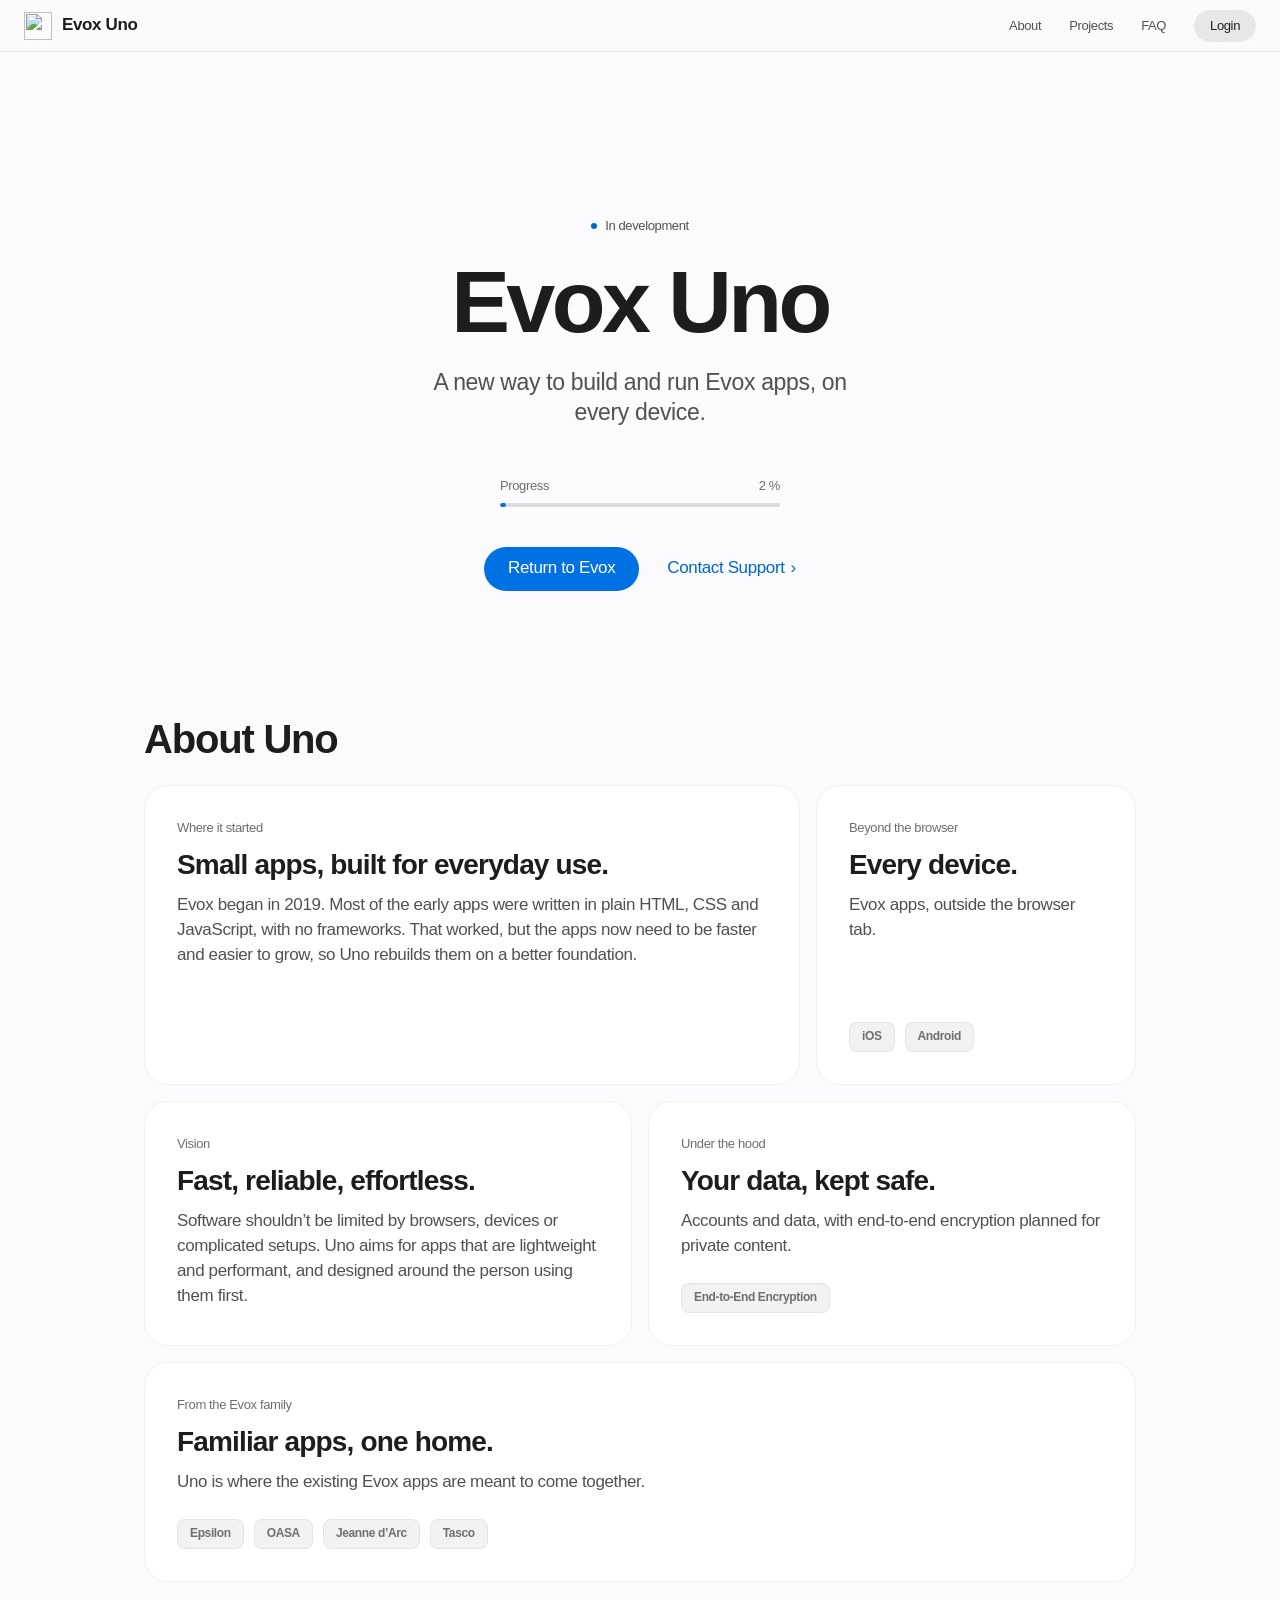
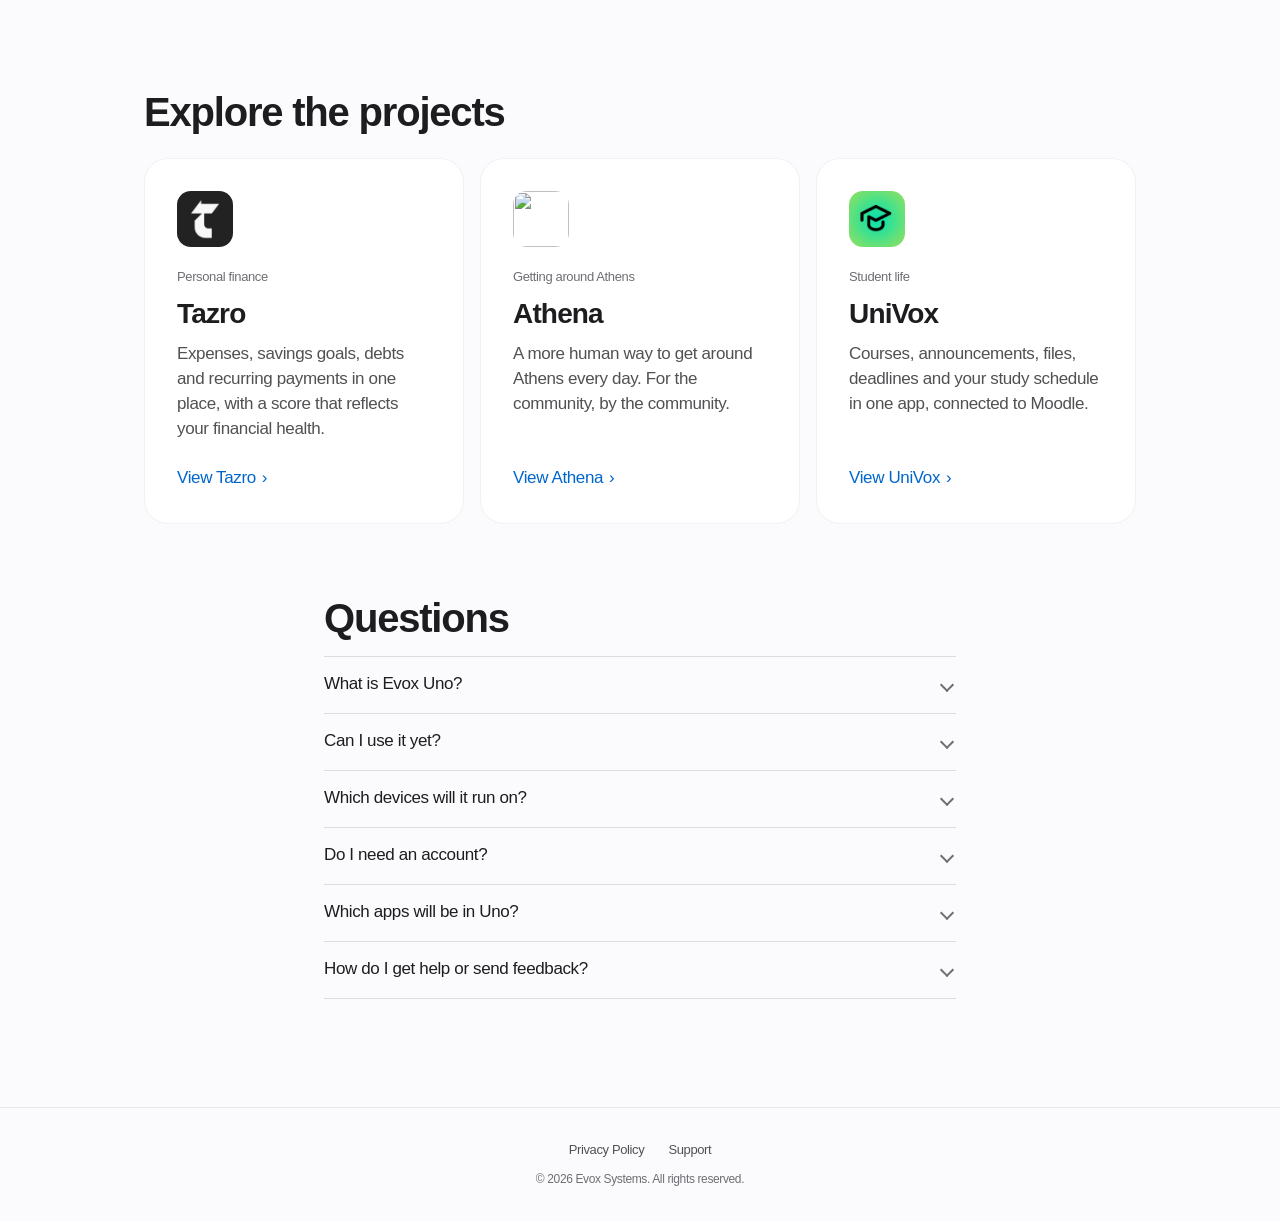
==== commit df58fd54: "add univox" ====
--- a/index.html
+++ b/index.html
@@ -31,6 +31,7 @@
     </a>
     <div class="nav-links">
       <a href="#about">About</a>
+      <a href="#projects">Projects</a>
       <a href="#faq">FAQ</a>
 
       <a id="login" class="button-login" href="./login/">Login</a>
@@ -129,6 +130,38 @@
         </article>
       </div>
     </div>
+
+    <!-- Project landing pages -->
+    <section id="projects" class="about projects">
+      <h2 class="about-title">Explore the projects</h2>
+      <div class="project-grid">
+        <a class="tile project-card" href="/tazro-info/">
+          <img class="project-icon" src="/tazro-info/assets/icon.png" alt="" width="56" height="56">
+          <p class="eyebrow">Personal finance</p>
+          <h3>Tazro</h3>
+          <p>Expenses, savings goals, debts and recurring payments in one place, with a score that reflects your
+            financial health.</p>
+          <span class="text-link">View Tazro</span>
+        </a>
+        <a class="tile project-card" href="/athena/">
+          <picture>
+            <source srcset="https://evox.uno/athena-dark.png" media="(prefers-color-scheme: dark)">
+            <img class="project-icon" src="https://evox.uno/emails/athena-logo.png" alt="" width="56" height="56">
+          </picture>
+          <p class="eyebrow">Getting around Athens</p>
+          <h3>Athena</h3>
+          <p>A more human way to get around Athens every day. For the community, by the community.</p>
+          <span class="text-link">View Athena</span>
+        </a>
+        <a class="tile project-card" href="/univox/">
+          <img class="project-icon" src="/univox.png" alt="" width="56" height="56">
+          <p class="eyebrow">Student life</p>
+          <h3>UniVox</h3>
+          <p>Courses, announcements, files, deadlines and your study schedule in one app, connected to Moodle.</p>
+          <span class="text-link">View UniVox</span>
+        </a>
+      </div>
+    </section>
 
     <!-- FAQ -->
     <section id="faq" class="faq">
--- a/evox-index/style.css
+++ b/evox-index/style.css
@@ -417,6 +417,44 @@
   .tile-story, .tile-platforms, .tile-vision, .tile-data, .tile-family { grid-column: auto; min-height: 0; }
 }
 
+/* --- Project landing page cards --- */
+.projects {
+  padding-bottom: clamp(48px, 8vh, 80px);
+}
+
+.project-grid {
+  display: grid;
+  grid-template-columns: repeat(auto-fit, minmax(260px, 1fr));
+  gap: 16px;
+}
+
+.project-card {
+  color: inherit;
+  text-decoration: none;
+}
+
+.project-icon {
+  width: 56px;
+  height: 56px;
+  margin-bottom: 20px;
+  border-radius: 14px;
+  object-fit: contain;
+}
+
+.project-card .text-link {
+  margin-top: auto;
+  padding-top: 24px;
+}
+
+.project-card:hover .text-link::after {
+  transform: translateX(3px);
+}
+
+.project-card:focus-visible {
+  outline: 2px solid var(--focus-ring);
+  outline-offset: 2px;
+}
+
 /* --- Apps tile (filled by evox-index/uno-apps.js) --- */
 .tile-family .apps-box {
   margin-top: auto;
